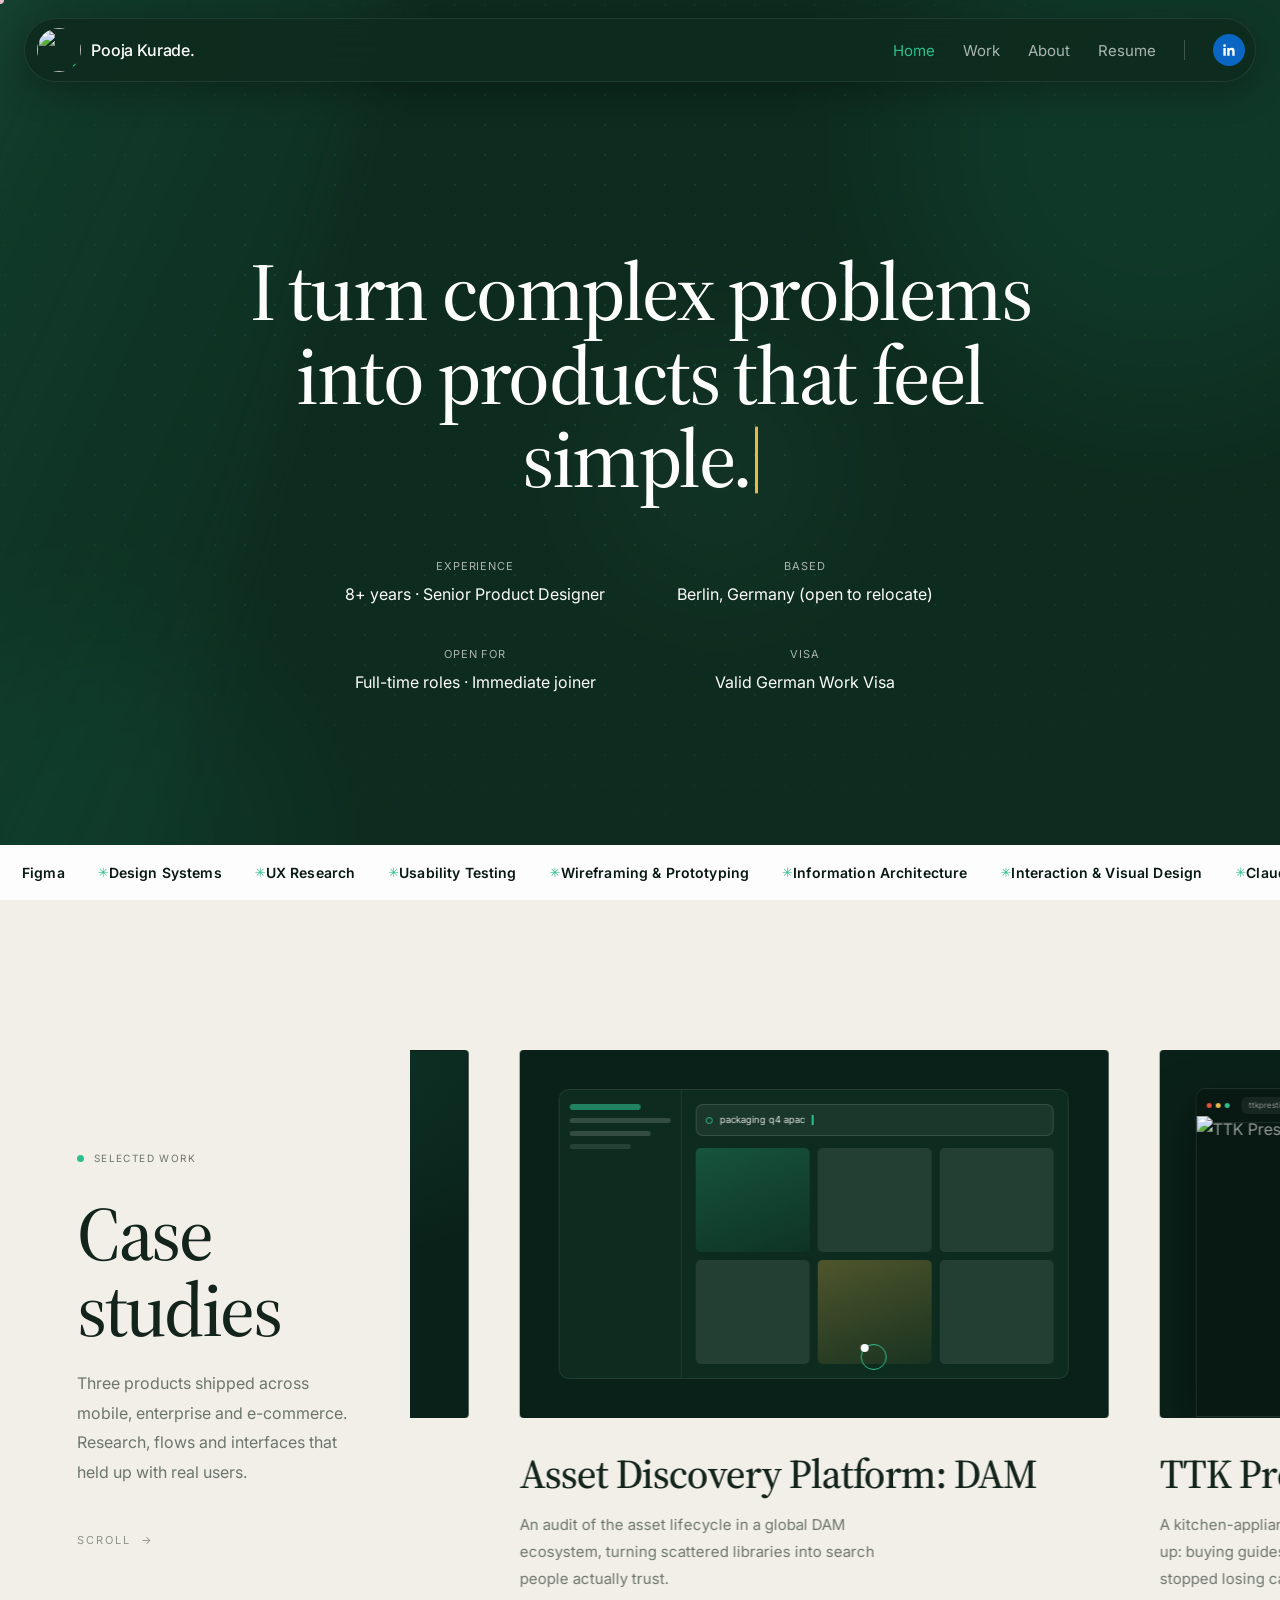
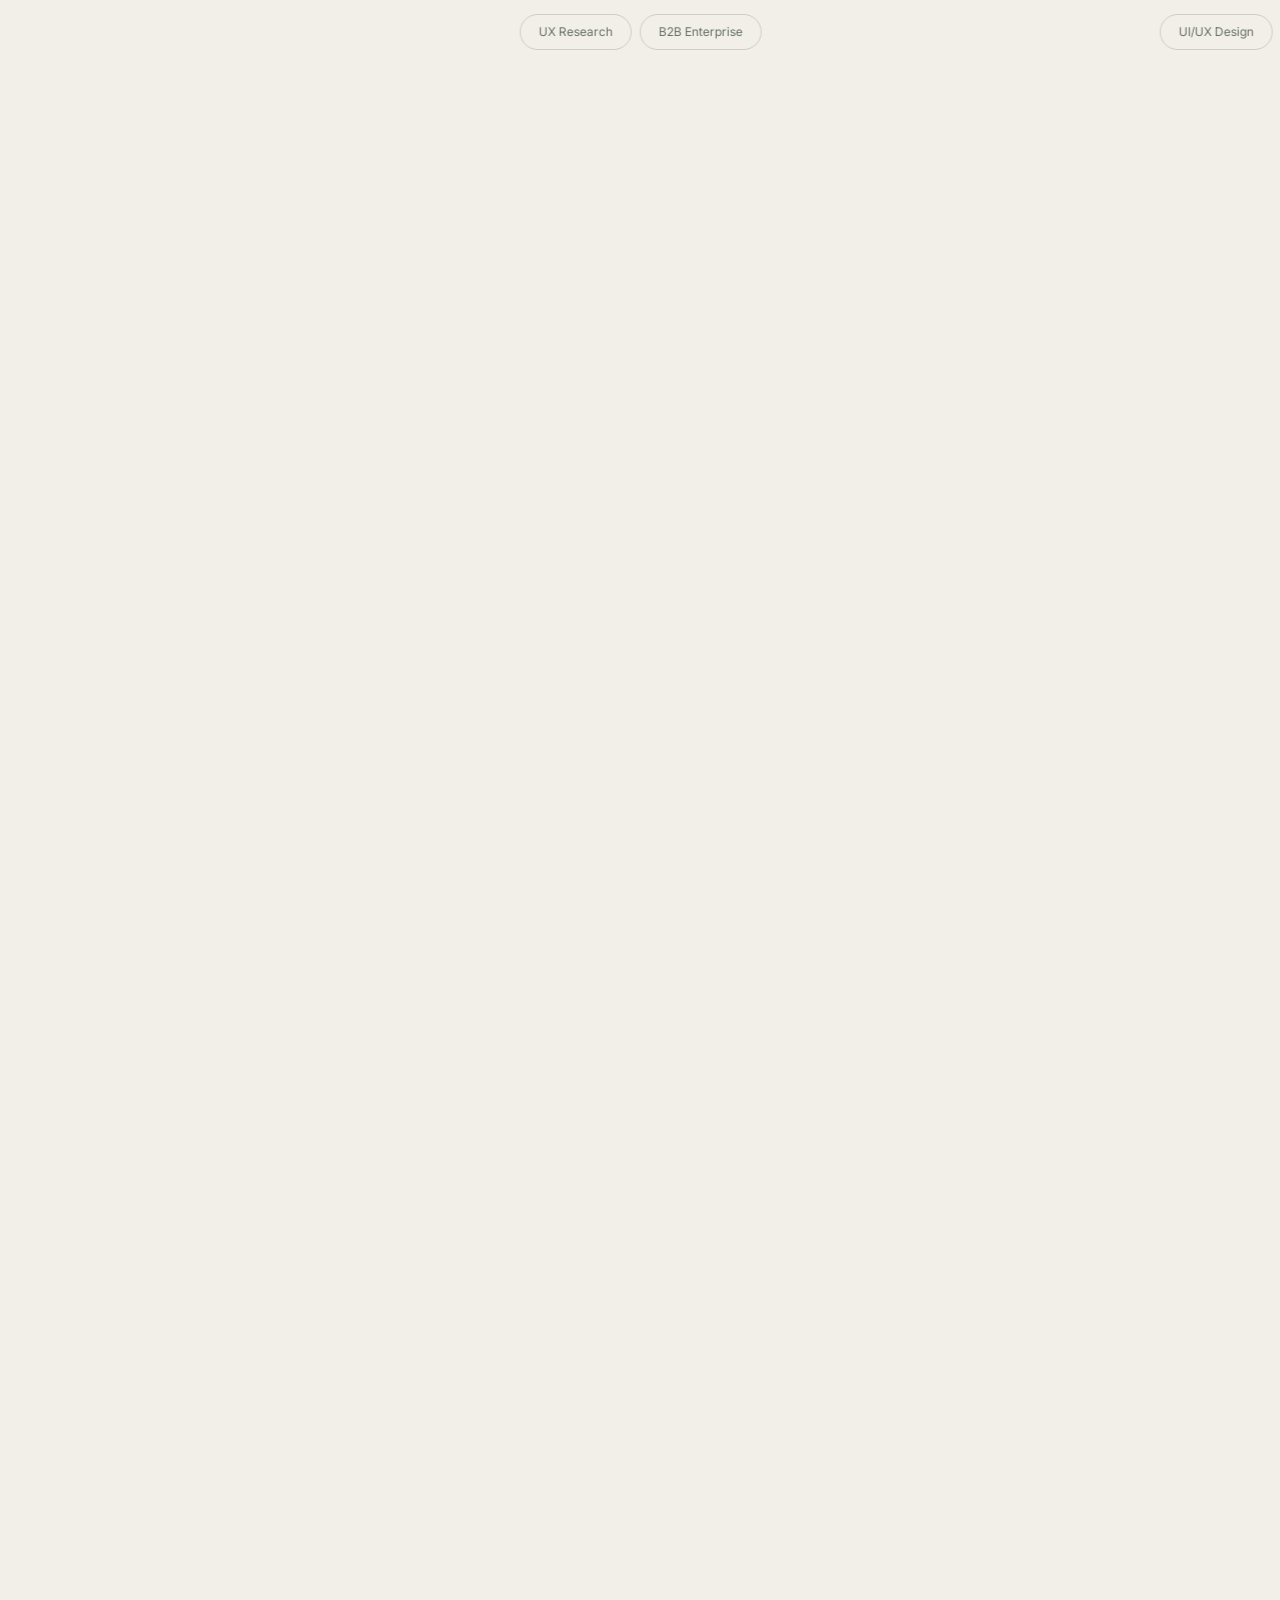
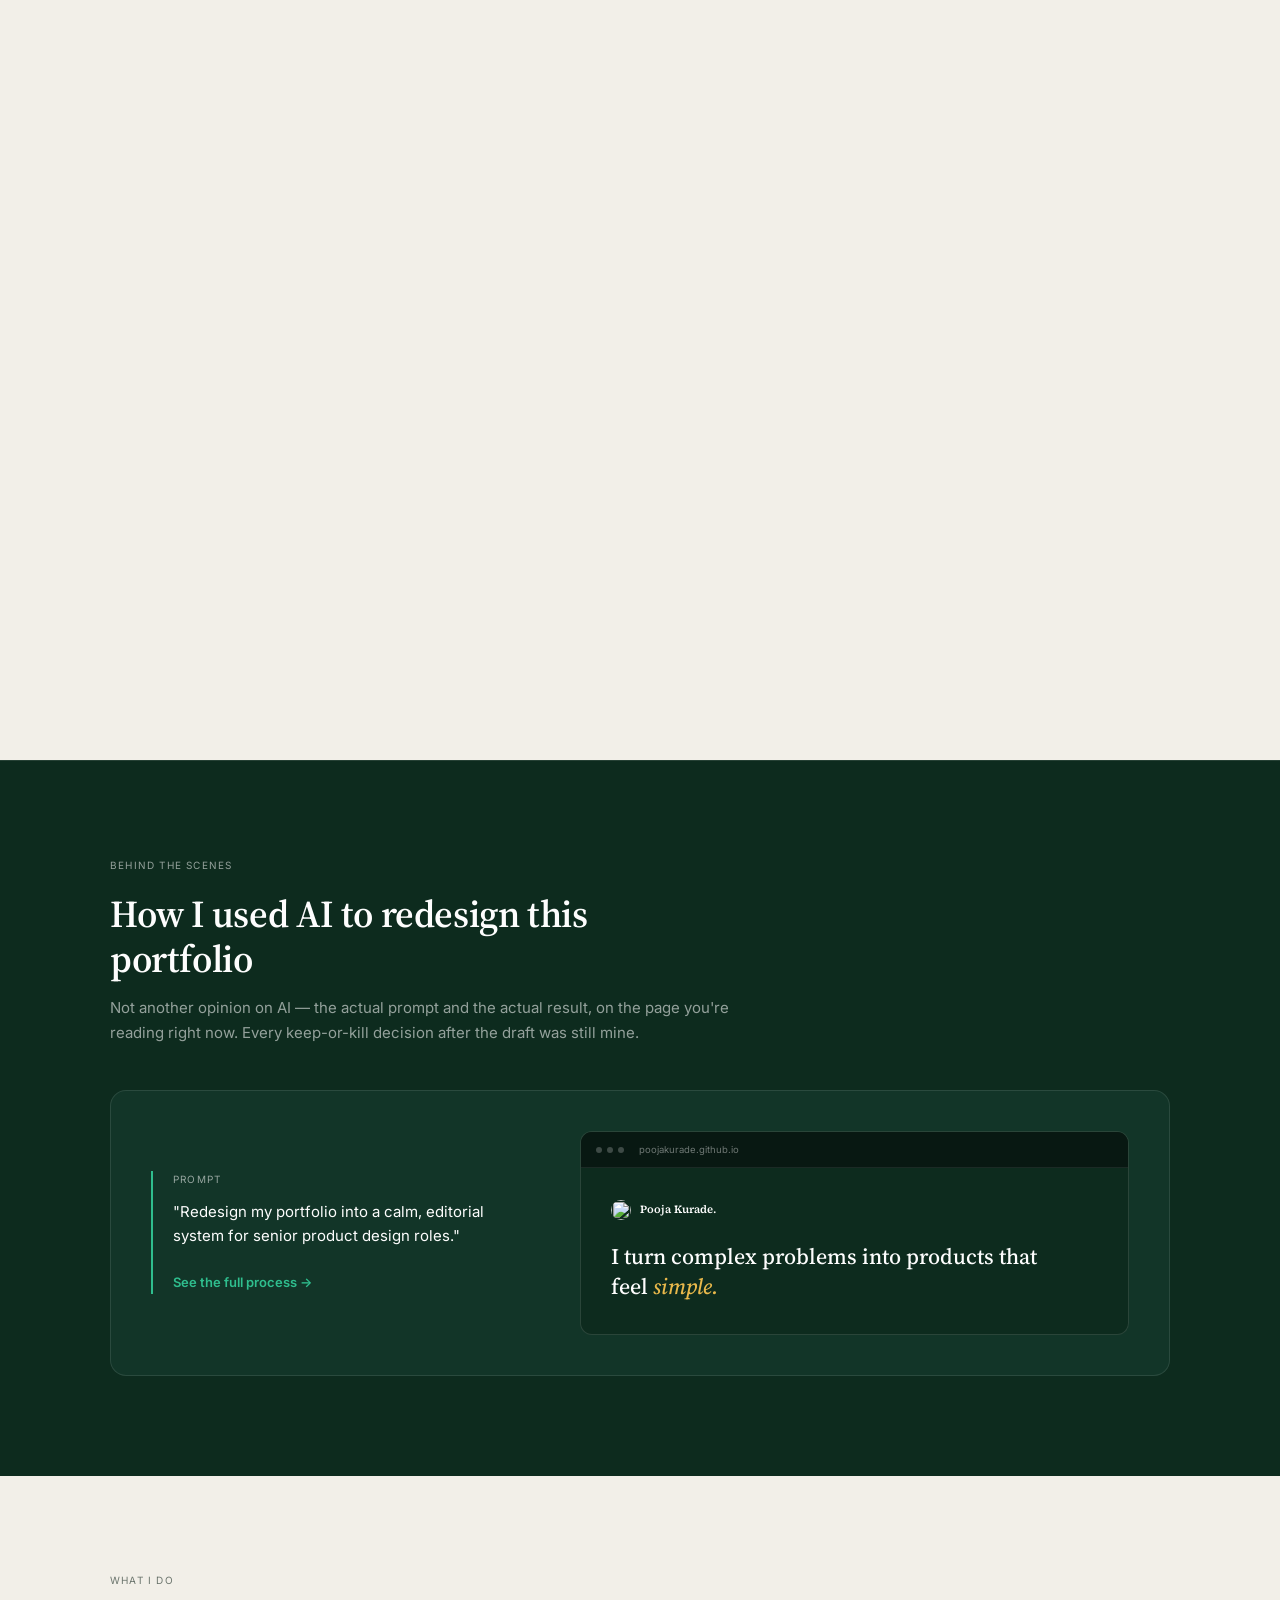
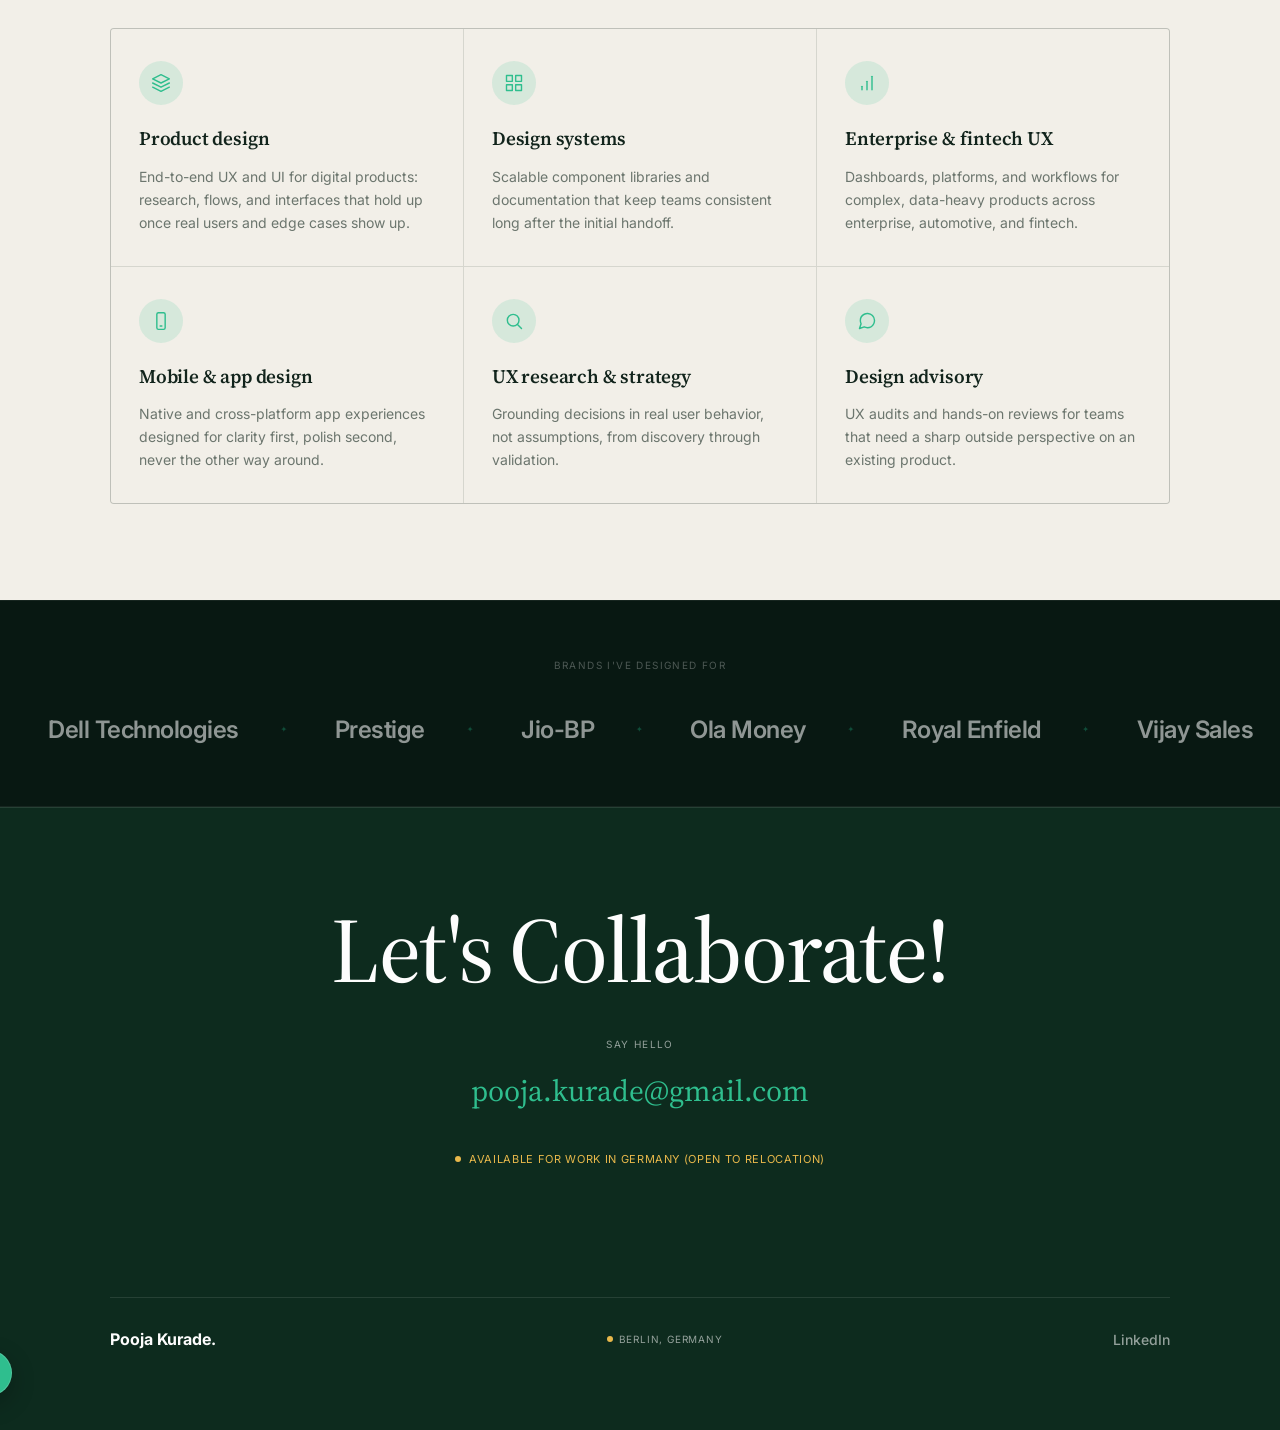
==== index.html @ e55498ff "Rebuild About page and add animated hero background to homepage About page: full rewrite with new po" ====
<!DOCTYPE html>
<html lang="en">
<head>
<meta charset="UTF-8">
<meta name="viewport" content="width=device-width, initial-scale=1.0">
<title>Pooja Kurade | Senior Product Designer, Berlin</title>
<meta name="description" content="Senior Product Designer based in Berlin with 8 years of experience across mobile, enterprise, automotive and fintech. Immediate joiner.">
<link rel="icon" type="image/png" sizes="32x32" href="images/favicon-32.png">
<link rel="icon" type="image/png" sizes="16x16" href="images/favicon-16.png">
<link rel="apple-touch-icon" sizes="180x180" href="images/favicon-180.png">
<link rel="icon" href="images/favicon.ico">
<link rel="preconnect" href="https://fonts.googleapis.com">
<link rel="preconnect" href="https://fonts.gstatic.com" crossorigin>
<link href="https://fonts.googleapis.com/css2?family=Inter:wght@400;500;600;700&family=Source+Serif+4:opsz,wght@8..60,400;8..60,470;8..60,600;8..60,700&display=swap" rel="stylesheet">
<style>

/* ── TOKENS ── */
:root {
  --dark:     #081812;
  --bg:       #0D2B1E;
  --bg-alt:   #0A2119;
  --bg-raise: #123528;
  --mid:      rgba(253,253,253,.56);
  --mid-dim:  rgba(253,253,253,.38);
  --light:    #0A2119;
  --cream:    #0D2B1E;
  --white:    #FDFDFD;
  --teal:     #2FBE8E;
  --teal-l:   rgba(47,190,142,.14);
  --yellow:   #E8B84B;
  --yellow-l: rgba(232,184,75,.14);
  --border:   rgba(255,255,255,.10);
  --paper:    #F2EFE8;
  --paper-alt:#EAE5D9;
  --ink:      #12241C;
  --ink-mid:  rgba(18,36,28,.6);
  --border-l: rgba(18,36,28,.12);
  --ff:  'Inter', system-ui, sans-serif;
  --ff-m: 'Inter', system-ui, sans-serif;
  --ff-display: 'Source Serif 4', Georgia, serif;
  --pad:  clamp(24px, 6vw, 96px);
  --max-w: 1060px;
  --ease: cubic-bezier(0.4,0,0.2,1);
}

/* ── RESET ── */
*,*::before,*::after { box-sizing: border-box; margin: 0; padding: 0 }
html { scroll-behavior: smooth }
body {
  font-family: var(--ff);
  font-size: 16px; line-height: 1.65;
  color: var(--mid); background: var(--bg);
  cursor: none; overflow-x: hidden;
}
a { color: inherit; text-decoration: none }
img { display: block; max-width: 100% }

/* ── CURSOR ── */
#cur {
  width: 8px; height: 8px; background: #fff;
  mix-blend-mode: difference;
  border-radius: 50%; position: fixed; top: 0; left: 0;
  pointer-events: none; z-index: 9999;
  transform: translate(-50%,-50%);
  display: flex; align-items: center; justify-content: center;
  transition: width .3s var(--ease), height .3s var(--ease), background .3s var(--ease), border-color .3s var(--ease);
  will-change: left, top;
}
#cur.big { width: 32px; height: 32px; background: transparent; border: 1.5px solid var(--teal); mix-blend-mode: normal }
#cur.view {
  width: 88px; height: 88px; background: var(--teal); border: none;
  mix-blend-mode: normal;
}
#cur-label {
  opacity: 0; font-family: var(--ff-m); font-size: 11px; font-weight: 600;
  letter-spacing: .04em; color: #06140f; white-space: nowrap;
  transition: opacity .2s var(--ease) .05s;
}
#cur.view #cur-label { opacity: 1 }
@media(hover:none) { #cur { display: none } body { cursor: auto } }

/* ── NAV ── */
#nav {
  position: fixed; top: 18px; left: 50%; transform: translateX(-50%); z-index: 200;
  width: calc(100% - 48px); max-width: 1240px;
  height: 64px; display: flex; align-items: center; justify-content: space-between;
  padding: 0 10px 0 12px;
  background: rgba(13,43,30,.85);
  backdrop-filter: blur(16px); -webkit-backdrop-filter: blur(16px);
  border: 1px solid rgba(255,255,255,.08);
  border-radius: 999px;
  box-shadow: 0 10px 34px rgba(0,0,0,.28);
}
.nav-logo { font-family: var(--ff); font-size: 16px; font-weight: 500; color: #fff; letter-spacing: -.01em; display: flex; align-items: center; gap: 10px }
.nav-role { display: none }
.nav-right-cluster { display: flex; align-items: center; gap: 28px }
.nav-links { display: flex; list-style: none; gap: 28px; align-items: center }
.nav-links a { font-size: 15px; font-weight: 400; color: rgba(255,255,255,.65); transition: color .2s }
.nav-links a:hover, .nav-links a.cur-page { color: var(--teal) }
.nav-right { display: flex; align-items: center; gap: 14px }
.nav-divider { width: 1px; height: 20px; background: rgba(255,255,255,.2); flex-shrink: 0 }
.nav-cv {
  display: inline-flex; align-items: center; gap: 6px;
  font-family: var(--ff-display); font-size: 13px; font-weight: 600;
  color: #fff; background: #0F6E56;
  padding: 8px 18px; border-radius: 999px;
  transition: background .2s, transform .15s;
  white-space: nowrap;
}
.nav-cv:hover { background: #0F6E56; transform: translateY(-1px) }
.nav-dot {
  width: 6px; height: 6px; border-radius: 50%; background: var(--yellow);
  display: inline-block; animation: pulse 2.5s ease infinite; flex-shrink: 0;
}
@keyframes pulse { 0%,100%{opacity:1} 50%{opacity:.3} }
.nav-avatar {
  position: relative;
  width: 44px; height: 44px; border-radius: 50%; overflow: hidden;
  flex-shrink: 0;
}
.nav-avatar img { width: 100%; height: 100%; object-fit: cover; object-position: center 18% }
.nav-avatar::after {
  content: ''; position: absolute; right: 0; bottom: 0;
  width: 10px; height: 10px; border-radius: 50%;
  background: #3DDC7A; border: 2px solid #0D2B1E;
  animation: pulse 2.5s ease infinite;
}
.nav-icons { display: flex; align-items: center; gap: 8px }
.nav-icon-btn {
  width: 32px; height: 32px; border-radius: 50%;
  display: flex; align-items: center; justify-content: center;
  color: #fff; transition: transform .2s var(--ease), filter .2s;
}
.nav-icon-btn:hover { transform: translateY(-2px); filter: brightness(1.1) }
.nav-icon-btn.linkedin { background: #0A66C2 }
.nav-icon-btn.email { background: #E8503A }
.nav-icon-btn svg { width: 16px; height: 16px }
.hamburger {
  display: none; flex-direction: column; gap: 5px;
  background: none; border: none; cursor: none; padding: 4px;
}
.hamburger span { display: block; width: 20px; height: 1.5px; background: rgba(255,255,255,.7); border-radius: 2px }
#mob {
  display: none; position: fixed; inset: 0; z-index: 190;
  background: var(--cream); flex-direction: column;
  align-items: center; justify-content: center; gap: 24px;
}
#mob.open { display: flex }
#mob a { font-size: 40px; font-weight: 700; color: var(--white); transition: color .2s }
#mob a:hover { color: var(--teal) }
.mob-x { position: absolute; top: 18px; right: var(--pad); font-size: 22px; background: none; border: none; cursor: none; color: var(--white) }

/* ── HERO ── */
.hero {
  padding: 140px 0 96px;
  position: relative; overflow: hidden;
  min-height: 100vh;
  display: flex; flex-direction: column; justify-content: center;
  background: #0D2B1E;
}
.hero-marquee {
  position: absolute; left: 0; right: 0; bottom: 0; z-index: 2;
  background: #fdfdfd;
  overflow: hidden;
  padding: 16px 0;
}
.hero-inner {
  width: calc(100% - 48px); max-width: 1240px; margin: 0 auto;
  padding: 0 12px;
  position: relative; z-index: 1;
  display: flex; flex-direction: column;
  will-change: transform, opacity;
}

.hero-loc {
  display: inline-flex; align-items: center; gap: 8px;
  font-family: var(--ff-m); font-size: 10px; letter-spacing: .12em;
  text-transform: uppercase; color: rgba(255,255,255,.55);
  background: rgba(255,255,255,.08); border: 1px solid rgba(255,255,255,.14);
  padding: 6px 14px; border-radius: 999px; margin-bottom: 20px;
  opacity: 0; animation: up .45s var(--ease) .1s forwards;
}
.hero-headline {
  font-size: clamp(50px, 8.5vw, 112px);
  font-weight: 700; line-height: .96;
  letter-spacing: -3px; color: #ffffff;
  margin-bottom: 0;
  opacity: 0; animation: up .7s var(--ease) .2s forwards;
}
.hero-headline .it { font-style: italic; color: var(--teal) }
.hero-headline-plain {
  font-family: var(--ff-display);
  font-size: clamp(30px, 6.4vw, 86px);
  font-weight: 500; line-height: 1.02;
  letter-spacing: -.03em; color: #fdfdfd;
  max-width: 22ch;
  text-wrap: balance;
}
@media (min-width: 768px) {
  .hero-headline-plain { max-width: 100% }
}
.hero-lead { display: inline; font-weight: 300 }
.hero-desc {
  display: inline;
  font-family: var(--ff-display);
  font-weight: 400; color: #fdfdfd;
}
.hero-hl {
  font-style: italic; font-weight: 300;
  white-space: nowrap;
  color: var(--yellow);
  text-decoration: underline;
  text-decoration-color: var(--yellow);
  text-underline-offset: .18em;
  text-decoration-thickness: 1.5px;
  padding-right: .12em; margin-right: -.12em;
}
.hero-chip {
  display: inline-flex; align-items: center;
  background: var(--yellow); color: var(--dark);
  padding: 4px 20px 8px; border-radius: 12px;
  font-style: normal; transform: rotate(-1.8deg);
  vertical-align: middle; line-height: 1; font-weight: 600;
}
.hero-foot {
  margin-top: 48px;
  display: flex; align-items: flex-end; justify-content: space-between;
  flex-wrap: wrap; gap: 24px;
  opacity: 0; animation: up .55s var(--ease) .45s forwards;
}
.hero-sub {
  font-size: clamp(15px, 1.5vw, 18px); color: rgba(255,255,255,.55);
  max-width: 400px; line-height: 1.8; font-weight: 400;
}
.hero-tags { display: flex; gap: 8px; flex-wrap: wrap; align-items: center }
.htag {
  font-family: var(--ff-m); font-size: 10px; letter-spacing: .06em;
  padding: 5px 12px; border-radius: 999px;
  border: 1px solid rgba(255,255,255,.15); color: rgba(255,255,255,.6);
  background: rgba(255,255,255,.07);
}
.htag.hi {
  background: rgba(29,158,117,.2); border-color: rgba(29,158,117,.5);
  color: #6EDBB8;
}

/* ── HERO v2 (Prague-reference clone) ── */
.hero-top {
  display: flex; align-items: center; justify-content: space-between;
  gap: 16px; flex-wrap: wrap;
  font-family: var(--ff-m); font-size: 12px; letter-spacing: .04em;
  color: rgba(255,255,255,.55);
  opacity: 0; animation: up .45s var(--ease) .1s forwards;
}
.hero-top a {
  color: rgba(255,255,255,.75); transition: color .2s;
  border-bottom: 1px solid rgba(255,255,255,.25); padding-bottom: 2px;
}
.hero-top a:hover { color: var(--teal); border-color: var(--teal) }

.hero-grid {
  display: flex; flex-direction: column; align-items: center;
  text-align: center;
}
.hero-grid-text { min-width: 0; max-width: 900px; display: flex; flex-direction: column; align-items: center }

#heroPrefix {
  display: inline-block;
  opacity: 0; transform: translateY(14px);
  animation: up .7s var(--ease) .1s forwards;
}

.hero-typed-wrap {
  display: inline-flex; align-items: baseline;
  opacity: 0; animation: up .5s var(--ease) forwards;
}
.hero-typed { color: var(--yellow); font-style: italic }
.hero-cursor {
  display: inline-block; width: 3px; height: .82em; margin-left: 4px;
  background: var(--yellow); border-radius: 1px;
  animation: heroCaret .85s steps(1) infinite;
  transform: translateY(.08em);
}
@keyframes heroCaret { 50% { opacity: 0 } }

.hero-meta {
  display: grid; grid-template-columns: repeat(2, minmax(180px, 270px));
  gap: 40px 60px; margin-top: 56px;
  justify-content: center;
}
@media (max-width: 560px) {
  .hero-meta { grid-template-columns: 1fr 1fr; gap: 24px 32px }
}
.hero-meta-item {
  font-family: var(--ff); text-align: center;
  opacity: 0; transform: translateY(18px);
  animation: up .6s var(--ease) forwards;
}
.hero-meta-item dt {
  font-size: 11px; letter-spacing: .08em; text-transform: uppercase;
  color: rgba(255,255,255,.65); margin-bottom: 8px; font-weight: 400;
}
.hero-meta-item dd {
  font-size: 16px; font-weight: 400; color: #fdfdfd; line-height: 1.4;
  transition: color .2s var(--ease);
}

/* Toolkit & methods marquee track/items (container is .hero-marquee) */
.toolkit-track {
  display: flex; align-items: center;
  width: max-content;
  animation: toolkitScroll 30s linear infinite;
}
.toolkit-track:hover { animation-play-state: paused }
@keyframes toolkitScroll {
  from { transform: translateX(0) }
  to   { transform: translateX(-50%) }
}
.toolkit-item {
  display: inline-flex; align-items: center;
  padding: 0 22px;
  font-family: var(--ff-m); font-weight: 600;
  font-size: 14px; letter-spacing: .01em;
  color: var(--dark); white-space: nowrap;
  position: relative;
}
.toolkit-item::after {
  content: '✳'; position: absolute; right: -22px;
  color: var(--teal); font-size: 13px; font-weight: 400;
}

/* Rotating badge */
.badge-wrap {
  position: absolute; top: 0; right: 0;
  width: 160px; height: 160px;
  opacity: 0; animation: up .5s var(--ease) .65s forwards;
}
.badge-svg { animation: spin 16s linear infinite }
.badge-center { position: absolute; inset: 0; display: flex; align-items: center; justify-content: center }
.badge-star { font-size: 24px; color: var(--yellow); animation: spin 16s linear infinite reverse }
@keyframes spin { to { transform: rotate(360deg) } }
@keyframes up { from{opacity:0;transform:translateY(16px)} to{opacity:1;transform:translateY(0)} }

/* Ambient background */
.floats { position:absolute; inset:0; pointer-events:none; overflow:hidden; z-index:0 }
/* layer 1: blueprint dot matrix, fading out at the edges, drifting slowly */
.floats::before {
  content:''; position:absolute; inset:-40px;
  background-image:radial-gradient(rgba(47,190,142,.34) 1px, transparent 1px);
  background-size:30px 30px;
  -webkit-mask-image:radial-gradient(78% 62% at 50% 42%, #000 0%, rgba(0,0,0,.55) 52%, transparent 82%);
  mask-image:radial-gradient(78% 62% at 50% 42%, #000 0%, rgba(0,0,0,.55) 52%, transparent 82%);
  opacity:.5; animation:flDrift 40s linear infinite;
}
/* layer 2: a slow diagonal sheen crossing the grid */
.floats::after {
  content:''; position:absolute; top:-60%; left:-60%; width:80%; height:220%;
  background:linear-gradient(100deg, transparent, rgba(47,190,142,.10) 42%, rgba(110,219,184,.16) 50%, rgba(47,190,142,.10) 58%, transparent);
  filter:blur(30px); transform:rotate(14deg);
  animation:flSheen 15s cubic-bezier(.45,0,.55,1) infinite;
}
@keyframes flDrift { to { background-position:30px 30px } }
@keyframes flSheen { 0%{ left:-60%; opacity:0 } 12%{ opacity:1 } 78%{ opacity:1 } 100%{ left:130%; opacity:0 } }

.fl { position:absolute; border-radius:50%; filter:blur(80px) }
.fl1 { width:520px; height:520px; background:var(--teal); top:-120px; right:-140px; opacity:.09; animation:flA 26s ease-in-out infinite }
.fl2 { display:block; width:420px; height:420px; background:#1E8C6B; bottom:-160px; left:-120px; opacity:.11; animation:flB 32s ease-in-out infinite }
.fl3 { display:block; width:260px; height:260px; background:#6EDBB8; top:38%; left:46%; opacity:.05; animation:flC 22s ease-in-out infinite }
@keyframes flA { 0%,100%{ transform:translate(0,0) scale(1) } 50%{ transform:translate(-60px,50px) scale(1.12) } }
@keyframes flB { 0%,100%{ transform:translate(0,0) scale(1) } 50%{ transform:translate(70px,-46px) scale(1.08) } }
@keyframes flC { 0%,100%{ transform:translate(0,0) } 50%{ transform:translate(40px,-60px) } }

@media (prefers-reduced-motion:reduce){
  .floats::before, .floats::after, .fl { animation:none !important }
  .floats::after { display:none }
}
@media (max-width:600px){ .floats::after { display:none } .fl3 { display:none } }

/* MARQUEE: true full width */
.marquee-belt {
  width: 100%;
  overflow: hidden;
  border-top: 1px solid var(--border);
  border-bottom: 1px solid var(--border);
  padding: 14px 0;
  background: var(--light);
}
.marquee-track {
  display: flex; width: max-content;
  animation: mq 28s linear infinite;
}
.marquee-track:hover { animation-play-state: paused }
.marquee-track span {
  font-family: var(--ff-m); font-size: 11px; letter-spacing: .1em;
  text-transform: uppercase; color: var(--mid);
  white-space: nowrap; padding: 0 28px;
}
.marquee-track .dot { color: var(--teal); padding: 0 8px; letter-spacing: 0 }
@keyframes mq { from{transform:translateX(0)} to{transform:translateX(-50%)} }

/* ── WORK LIST ── */
#work { background: var(--paper); padding: 88px var(--pad) 96px }
.container { max-width: var(--max-w); margin: 0 auto }

.work-label {
  font-family: var(--ff-m); font-size: 10px; letter-spacing: .12em;
  text-transform: uppercase; color: var(--ink-mid); padding: 0 0 8px;
}

.proj-list { list-style: none; padding-top: 8px }
.proj-item {
  border-top: 1px solid var(--border-l);
  position: relative; overflow: hidden;
}
.proj-item:last-child { border-bottom: 1px solid var(--border-l) }
.proj-item::before {
  content: ''; position: absolute; inset: 0; left: -100%;
  background: rgba(15,110,86,.06);
  transition: left .45s var(--ease);
  z-index: 0;
}
.proj-item:hover::before { left: 0 }

.proj-link {
  position: relative; z-index: 1;
  display: flex; align-items: baseline; justify-content: space-between; gap: 24px;
  padding: 30px 4px;
  cursor: none; transition: padding .3s var(--ease);
}
.proj-item:hover .proj-link { padding-left: 14px }

.proj-title-row { display: flex; align-items: baseline; gap: 18px; min-width: 0 }
.proj-index {
  font-family: var(--ff-m); font-size: 12px; color: var(--teal);
  flex-shrink: 0;
  opacity: 0; transform: translateX(-6px);
  transition: opacity .3s var(--ease), transform .3s var(--ease);
}
.proj-item:hover .proj-index { opacity: 1; transform: translateX(0) }

.proj-title {
  font-family: var(--ff-display);
  font-size: clamp(26px, 4vw, 46px); font-weight: 600;
  color: var(--ink); letter-spacing: -.02em; line-height: 1.1;
  transition: color .3s var(--ease);
}
.proj-item:hover .proj-title { color: #0F6E56 }

.proj-meta {
  display: flex; align-items: center; gap: 10px; flex-shrink: 0;
  font-family: var(--ff-m); font-size: 11px; letter-spacing: .04em; color: var(--ink-mid);
  opacity: 0; transform: translateX(-8px);
  transition: opacity .3s var(--ease), transform .3s var(--ease);
}
.proj-item:hover .proj-meta { opacity: 1; transform: translateX(0) }
.proj-meta-sep { opacity: .35 }
.proj-year { opacity: .6 }

.proj-arrow {
  font-size: 20px; color: #0F6E56; flex-shrink: 0;
  transform: translateX(-6px); opacity: 0;
  transition: transform .3s var(--ease), opacity .25s;
}
.proj-item:hover .proj-arrow { transform: translateX(0); opacity: 1 }

@media (max-width: 640px) {
  .proj-link { flex-wrap: wrap; gap: 8px 16px }
  .proj-meta { opacity: 1; transform: none; order: 3; width: 100% }
}

/* ── WHAT I DO ── */
#services {
  background: var(--paper);
  padding: 96px var(--pad);
}
.services-inner { max-width: var(--max-w); margin: 0 auto }
.services-label {
  font-family: var(--ff-m); font-size: 10px; letter-spacing: .12em;
  text-transform: uppercase; color: var(--ink-mid); margin-bottom: 40px;
}
.services-grid {
  display: grid; grid-template-columns: repeat(3, 1fr);
  gap: 1px; background: var(--border-l);
  border: 1px solid var(--border-l); border-radius: 4px; overflow: hidden;
}
@media (max-width: 860px) { .services-grid { grid-template-columns: repeat(2, 1fr) } }
@media (max-width: 560px) { .services-grid { grid-template-columns: 1fr } }
.service-card {
  background: var(--paper); padding: 32px 28px;
}
.service-icon {
  width: 44px; height: 44px; border-radius: 50%;
  background: var(--teal-l); color: var(--teal);
  display: flex; align-items: center; justify-content: center;
  margin-bottom: 18px;
}
.service-icon svg { width: 20px; height: 20px }
.service-title {
  font-family: var(--ff-display);
  font-size: 19px; font-weight: 600; color: var(--ink);
  letter-spacing: -.01em; margin-bottom: 10px;
}
.service-desc {
  font-size: 14px; line-height: 1.65; color: var(--ink-mid);
}

/* ── AI-ASSISTED DESIGN PROCESS ── */
#ai-showcase {
  background: var(--bg);
  padding: 96px var(--pad) 100px;
  border-top: 1px solid var(--border);
}
.ai-showcase-inner { max-width: var(--max-w); margin: 0 auto }
.ai-showcase-label {
  font-family: var(--ff-m); font-size: 10px; letter-spacing: .12em;
  text-transform: uppercase; color: var(--mid); margin-bottom: 18px;
}
.ai-showcase-head { max-width: 620px; margin-bottom: 44px }
.ai-showcase-head h2 {
  font-family: var(--ff-display); font-weight: 600;
  font-size: clamp(26px, 3.4vw, 38px); color: var(--white);
  letter-spacing: -.01em; line-height: 1.2; margin-bottom: 12px;
}
.ai-showcase-head p { font-size: 15px; line-height: 1.7; color: var(--mid) }

/* ── PROFILE ── */
#profile {
  background: var(--bg-alt);
  border-top: 1px solid var(--border);
  border-bottom: 1px solid var(--border);
  overflow: hidden;
}
.profile-grid {
  max-width: calc(var(--max-w) + var(--pad)*2);
  margin: 0 auto;
  display: grid; grid-template-columns: 400px 1fr;
  min-height: 580px;
}

/* Photo column: full bleed */
.profile-photo-col {
  position: relative; overflow: hidden;
  background: var(--teal);
}
.profile-photo-col > img {
  width: 100%; height: 100%;
  object-fit: cover; object-position: center 12%;
  display: block;
}


/* Content column */
.profile-content {
  padding: clamp(40px, 5vw, 72px) clamp(32px, 5vw, 72px);
  display: flex; flex-direction: column; justify-content: center;
  background: var(--bg-alt);
}
.profile-tag {
  font-family: var(--ff-m); font-size: 10px; letter-spacing: .12em;
  text-transform: uppercase; color: var(--teal); margin-bottom: 18px; display: block;
}
.profile-name {
  font-family: var(--ff-display);
  font-size: clamp(36px, 4.5vw, 56px); font-weight: 700;
  color: var(--white); letter-spacing: -.02em; line-height: 1.02;
  margin-bottom: 6px;
}
.profile-role {
  font-size: 15px; color: var(--teal); font-weight: 500;
  margin-bottom: 28px; display: flex; align-items: center; gap: 10px;
}
.profile-role::after {
  content: ''; flex: 1; max-width: 60px;
  height: 1px; background: var(--teal); opacity: .35;
}
.profile-bio {
  font-size: 16px; color: var(--mid); line-height: 1.8;
  margin-bottom: 12px; max-width: 440px;
}
.profile-stats {
  display: flex; gap: 32px; margin: 28px 0 28px;
  flex-wrap: wrap;
}
.stat-n { font-family: var(--ff-display); font-size: 40px; font-weight: 700; color: var(--teal); line-height: 1; letter-spacing: -.02em }
.stat-n em { color: var(--teal); font-style: normal }
.stat-l { font-size: 12px; color: var(--mid); margin-top: 3px }
.profile-skills { display: flex; flex-wrap: wrap; gap: 7px; margin-bottom: 28px }
.sk {
  font-family: var(--ff-m); font-size: 10px; letter-spacing: .04em;
  padding: 5px 14px; border-radius: 999px;
  background: var(--bg-raise); border: 1px solid var(--border); color: var(--mid);
}
.profile-cta {
  display: inline-flex; align-items: center; gap: 8px;
  font-family: var(--ff-display);
  font-size: 14px; font-weight: 600; color: var(--dark);
  background: var(--teal); padding: 12px 28px; border-radius: 999px;
  transition: background .2s, transform .2s; cursor: none; width: fit-content;
}
.profile-cta:hover { background: var(--teal); transform: translateY(-2px) }


/* ── BRANDS MARQUEE ── */
#brands {
  padding: 56px 0;
  background: var(--dark);
  overflow: hidden;
  border-top: 1px solid rgba(255,255,255,.06);
  border-bottom: 1px solid rgba(255,255,255,.06);
}
.brands-label {
  text-align: center;
  font-family: var(--ff-m); font-size: 10px; letter-spacing: .14em;
  text-transform: uppercase; color: rgba(255,255,255,.28);
  margin-bottom: 36px;
}
.brands-track-wrap { overflow: hidden; width: 100% }
.brands-track {
  display: flex; align-items: center;
  width: max-content;
  animation: brandScroll 30s linear infinite;
  gap: 0;
}
.brands-track:hover { animation-play-state: paused }
@keyframes brandScroll {
  from { transform: translateX(0) }
  to   { transform: translateX(-50%) }
}
.brand-item {
  display: inline-flex; align-items: center;
  padding: 0 48px;
  font-family: var(--ff); font-weight: 600;
  font-size: clamp(18px, 2vw, 24px);
  color: rgba(255,255,255,.55);
  letter-spacing: -.02em; white-space: nowrap;
  transition: color .3s;
  position: relative;
}
.brand-item::after {
  content: '✦';
  position: absolute; right: 0;
  font-size: 8px; color: rgba(29,158,117,.4);
  top: 50%; transform: translateY(-50%);
}

/* ── CLOSING CTA ── */
#cta { padding: 96px var(--pad); border-top: 1px solid var(--border); text-align: center }
.cta-headline {
  font-family: var(--ff-display); font-weight: 500;
  font-size: clamp(44px, 8vw, 92px); letter-spacing: -.02em; color: #fdfdfd; line-height: 1;
  margin-bottom: 40px;
}
.cta-say {
  font-family: var(--ff-m); font-size: 10px; letter-spacing: .14em;
  text-transform: uppercase; color: var(--mid); margin-bottom: 14px;
}
.cta-email {
  display: inline-block; font-family: var(--ff-display); font-size: clamp(20px, 3vw, 30px);
  color: var(--teal); border-bottom: 1px solid transparent; transition: opacity .2s, border-color .2s;
}
.cta-email-wrap { margin-bottom: 26px }
.cta-email:hover { opacity: .82; border-color: var(--teal) }
.cta-status {
  font-family: var(--ff-m); font-size: 11px; letter-spacing: .06em; text-transform: uppercase;
  color: var(--yellow); display: inline-flex; align-items: center; gap: 8px;
}

/* ── FOOTER ── */
footer { padding: 32px var(--pad) }
.ft {
  max-width: var(--max-w); margin: 0 auto;
  display: flex; align-items: center; justify-content: space-between;
  flex-wrap: wrap; gap: 14px;
  border-top: 1px solid var(--border); padding-top: 28px;
}
.ft-logo { font-family: var(--ff); font-size: 16px; font-weight: 700; color: var(--white) }
.ft-loc {
  font-family: var(--ff-m); font-size: 10px; letter-spacing: .08em;
  text-transform: uppercase; color: var(--mid);
  display: flex; align-items: center; gap: 6px;
}
.ft-links { display: flex; gap: 24px }
.ft-links a { font-size: 14px; font-weight: 500; color: var(--mid); transition: color .2s }
.ft-links a:hover { color: var(--teal) }

/* ── REVEAL ── */
.rv { opacity: 0; transform: translateY(18px); transition: opacity .5s var(--ease), transform .5s var(--ease) }
.rv.in { opacity: 1; transform: translateY(0) }
.d1{transition-delay:.05s}.d2{transition-delay:.1s}.d3{transition-delay:.15s}
.d4{transition-delay:.2s}.d5{transition-delay:.25s}

/* ── RESPONSIVE ── */
@media(max-width: 900px) {
  .profile-grid { grid-template-columns: 1fr }
  .profile-photo-col { min-height: 420px }
  .profile-stats { gap: 24px }
}
@media(max-width: 820px) {
  .nav-links { display: none }
  .nav-cv { display: none }
  .nav-divider { display: none }
  .hamburger { display: flex }
  .badge-wrap { display: none }
  .hero { padding-bottom: 48px }
}
@media(max-width: 480px) {
  #nav { top: 10px; width: calc(100% - 24px); padding: 0 6px 0 10px }
  .nav-avatar { width: 38px; height: 38px }
  .hero-headline { letter-spacing: -1.5px }
  .hero-foot { flex-direction: column; align-items: flex-start }
  .stat-n { font-size: 36px }
}


/* ── SELECTED WORK: pinned horizontal rail ── */
#work { padding:0 !important; background:var(--paper) !important; position:relative; height:340vh }
.wr-pin { position:sticky; top:0; height:100vh; overflow:hidden; display:grid; grid-template-columns:minmax(260px,28%) minmax(0,1fr); gap:clamp(28px,4vw,56px); align-items:center }
.wr-intro { padding-left:clamp(24px,6vw,96px) }
.wr-eyebrow { display:flex; align-items:center; gap:10px; font-family:var(--ff-m); font-size:10px; letter-spacing:.14em; text-transform:uppercase; color:var(--ink-mid); margin-bottom:28px }
.wr-eyebrow i { width:7px; height:7px; border-radius:50%; background:var(--teal) }
.wr-h { font-family:var(--ff-display); font-size:clamp(40px,6vw,76px); font-weight:500; letter-spacing:-.03em; line-height:1; color:var(--ink); margin-bottom:22px }
.wr-p { font-size:16px; line-height:1.85; color:var(--ink-mid); margin-bottom:44px; max-width:34ch; text-wrap:pretty }
.wr-scroll { display:flex; align-items:center; gap:10px; font-family:var(--ff-m); font-size:11px; letter-spacing:.18em; text-transform:uppercase; color:rgba(18,36,28,.45) }
.wr-scroll span { display:inline-block; animation:wrNudge 1.8s ease-in-out infinite }
@keyframes wrNudge { 0%,100%{transform:translateX(0)} 50%{transform:translateX(6px)} }
.wr-rail { overflow:hidden }
.wr-track { display:flex; gap:clamp(28px,4vw,64px); width:max-content; padding:0 clamp(24px,6vw,96px) 0 4px; will-change:transform }
.wr-card { display:block; width:clamp(320px,46vw,660px); flex-shrink:0; color:inherit; cursor:none }
@media (max-height:760px){
  .wr-card { width:clamp(300px,38vw,520px) }
  .wr-title { font-size:clamp(22px,2.4vw,30px); margin:22px 0 10px }
  .wr-desc { font-size:14px; line-height:1.65; margin-bottom:16px }
  .wr-tags span { padding:6px 14px }
}
.wr-card .pw-thumb { aspect-ratio:16/10; border-radius:4px; background:var(--bg-alt); border:1px solid var(--border-l) }
.wr-card:hover .pw-thumb { transform:none; box-shadow:0 26px 60px rgba(8,24,18,.22) }
.wr-card .pw-phone { width:20%; border-radius:22px }
.wr-card .pw-app { inset:clamp(20px,3vw,40px) }
.wr-card .pw-web { left:6%; right:6%; top:10% }
.wr-title { font-family:var(--ff-display); font-size:clamp(26px,3.2vw,42px); font-weight:500; letter-spacing:-.025em; color:var(--ink); line-height:1.1; margin:34px 0 14px; transition:color .3s var(--ease) }
.wr-card:hover .wr-title { color:#0F6E56 }
.wr-desc { font-size:15px; line-height:1.8; color:var(--ink-mid); margin-bottom:22px; max-width:44ch }
.wr-tags { display:flex; flex-wrap:wrap; gap:8px }
.wr-tags span { font-family:var(--ff-m); font-size:12px; color:rgba(18,36,28,.62); border:1px solid rgba(18,36,28,.16); border-radius:999px; padding:7px 18px }
@media (max-width:820px){
  #work { height:auto }
  .wr-pin { position:static; height:auto; grid-template-columns:1fr; padding:88px 0 96px }
  .wr-rail { overflow-x:auto; scrollbar-width:none }
  .wr-track { transform:none !important }
}

/* ── SELECTED WORK: animated thumbnail cards (new) ── */
.pw-grid { display:grid; grid-template-columns:repeat(3,minmax(0,1fr)); gap:24px; padding-top:8px }
@media (max-width:900px){ .pw-grid { grid-template-columns:repeat(2,minmax(0,1fr)) } }
@media (max-width:600px){ .pw-grid { grid-template-columns:1fr } }

.pw-thumb {
  position:relative; aspect-ratio:4/3; border-radius:14px; overflow:hidden;
  background:var(--bg); border:1px solid var(--border-l);
  transition:box-shadow .35s var(--ease), transform .35s var(--ease);
}
.pw-card:hover .pw-thumb { box-shadow:0 18px 44px rgba(8,24,18,.24); transform:translateY(-3px) }
.pw-glow { position:absolute; inset:0; background:radial-gradient(120% 90% at 50% 0%, rgba(47,190,142,.16), transparent 70%) }
.pw-phone {
  position:absolute; left:50%; top:52%; transform:translate(-50%,-50%);
  width:32%; aspect-ratio:9/19.5; border-radius:18px; overflow:hidden;
  border:1px solid rgba(255,255,255,.16); box-shadow:0 18px 44px rgba(0,0,0,.5); background:var(--bg-alt);
}
.pw-phone img, .pw-web img { position:absolute; inset:0; width:100%; height:100%; object-fit:cover }
.pw-fade { animation:pwFade 9.2s linear infinite }
.pw-fade--2 { opacity:0; animation:pwFade 9.2s linear infinite; animation-delay:-6.13s }
.pw-fade--3 { opacity:0; animation:pwFade 9.2s linear infinite; animation-delay:-3.07s }
@keyframes pwFade { 0%{opacity:0} 3%{opacity:1} 30%{opacity:1} 34%{opacity:0} 100%{opacity:0} }
.pw-cursor, .pw-ring { position:absolute; left:58%; top:80%; pointer-events:none; border-radius:50% }
.pw-cursor { width:8px; height:8px; background:#FDFDFD; animation:pwTap 9.2s var(--ease) infinite }
.pw-ring { width:26px; height:26px; border:1.5px solid var(--teal); animation:pwTap 9.2s var(--ease) infinite, pwRipple 9.2s linear infinite }
@keyframes pwTap {
  0%{left:58%;top:80%;transform:translate(-50%,-50%) scale(1)}
  7%{left:40%;top:58%} 10%{transform:translate(-50%,-50%) scale(.6)} 14%{transform:translate(-50%,-50%) scale(1)}
  33%{left:72%;top:36%} 37%{transform:translate(-50%,-50%) scale(.6)} 41%{transform:translate(-50%,-50%) scale(1)}
  66%{left:46%;top:86%} 70%{transform:translate(-50%,-50%) scale(.6)} 74%{transform:translate(-50%,-50%) scale(1)}
  100%{left:58%;top:80%;transform:translate(-50%,-50%) scale(1)}
}
@keyframes pwRipple {
  0%,8%{opacity:0;transform:translate(-50%,-50%) scale(.3)} 11%{opacity:.55;transform:translate(-50%,-50%) scale(1)}
  18%,32%{opacity:0;transform:translate(-50%,-50%) scale(2)} 35%{opacity:.55;transform:translate(-50%,-50%) scale(1)}
  42%,66%{opacity:0;transform:translate(-50%,-50%) scale(2)} 69%{opacity:.55;transform:translate(-50%,-50%) scale(1)}
  76%,100%{opacity:0;transform:translate(-50%,-50%) scale(2)}
}
.pw-app { position:absolute; inset:22px; border-radius:10px; background:var(--bg); border:1px solid rgba(255,255,255,.09); overflow:hidden; display:grid; grid-template-columns:24% 1fr }
.pw-app-side { border-right:1px solid rgba(255,255,255,.07); padding:14px 10px; display:grid; gap:8px; align-content:start }
.pw-app-side span { height:5px; border-radius:3px; background:rgba(253,253,253,.16) }
.pw-app-side span:first-child { height:6px; width:70%; background:rgba(47,190,142,.6) }
.pw-app-side span:nth-child(3){ width:80% } .pw-app-side span:nth-child(4){ width:60%; background:rgba(253,253,253,.1) }
.pw-app-main { padding:14px; display:grid; grid-template-rows:auto 1fr; gap:12px; min-height:0 }
.pw-search { display:flex; align-items:center; gap:7px; background:rgba(255,255,255,.06); border:1px solid rgba(255,255,255,.12); border-radius:7px; padding:7px 9px }
.pw-search i { width:7px; height:7px; border-radius:50%; border:1.5px solid var(--teal); flex-shrink:0 }
.pw-search b { font-family:var(--ff-m); font-weight:400; font-size:9.5px; color:rgba(253,253,253,.85); white-space:nowrap; overflow:hidden; animation:pwType 9.2s steps(17,end) infinite }
.pw-search u { width:1.5px; height:10px; background:var(--teal); animation:pwCaret .85s steps(1) infinite }
@keyframes pwType { 0%{width:0} 22%{width:17ch} 78%{width:17ch} 90%,100%{width:0} }
@keyframes pwCaret { 50%{opacity:0} }
.pw-tiles { display:grid; grid-template-columns:repeat(3,1fr); grid-template-rows:repeat(2,1fr); gap:8px; min-height:0 }
.pw-tiles div { border-radius:5px; background:rgba(255,255,255,.09); animation:pwTile 9.2s ease infinite }
.pw-tiles div:nth-child(1){ background:linear-gradient(160deg,rgba(47,190,142,.28),rgba(47,190,142,.06)) }
.pw-tiles div:nth-child(2){ animation-delay:.18s } .pw-tiles div:nth-child(3){ animation-delay:.36s }
.pw-tiles div:nth-child(4){ animation-delay:.54s }
.pw-tiles div:nth-child(5){ background:linear-gradient(160deg,rgba(232,184,75,.3),rgba(232,184,75,.06)); animation-delay:.72s }
.pw-tiles div:nth-child(6){ animation-delay:.9s }
@keyframes pwTile { 0%,20%{opacity:0;transform:translateY(14px)} 34%{opacity:1;transform:translateY(0)} 84%{opacity:1;transform:translateY(0)} 94%,100%{opacity:0;transform:translateY(-8px)} }
.pw-web { position:absolute; left:8%; right:8%; top:14%; bottom:0; border-radius:10px 10px 0 0; overflow:hidden; background:var(--dark); border:1px solid rgba(255,255,255,.1); box-shadow:0 18px 44px rgba(0,0,0,.5) }
.pw-chrome { display:flex; align-items:center; gap:4px; padding:8px 10px; background:var(--dark); border-bottom:1px solid rgba(255,255,255,.08) }
.pw-chrome i { width:5px; height:5px; border-radius:50% }
.pw-chrome i:nth-child(1){ background:#E8503A } .pw-chrome i:nth-child(2){ background:var(--yellow) } .pw-chrome i:nth-child(3){ background:var(--teal) }
.pw-chrome span { margin-left:8px; font-family:var(--ff-m); font-size:8px; color:rgba(253,253,253,.5); background:rgba(255,255,255,.06); padding:2px 7px; border-radius:5px }
.pw-shots { position:absolute; left:0; right:0; top:27px; bottom:0; overflow:hidden }
.pw-shots img { object-position:top }
.pw-shots .pw-fade { animation:pwFade 9.2s linear infinite, pwScroll 9.2s ease-in-out infinite }
@keyframes pwScroll { 0%,10%{transform:translateY(0)} 45%,55%{transform:translateY(-34%)} 90%,100%{transform:translateY(0)} }
.pw-meta { padding-top:16px; border-top:1px solid var(--border-l); margin-top:16px }
.pw-title-row { display:flex; align-items:baseline; gap:10px; margin-bottom:6px }
.pw-index { font-family:var(--ff-m); font-size:11px; color:#0F6E56 }
.pw-title { font-family:var(--ff-display); font-size:21px; font-weight:600; color:var(--ink); letter-spacing:-.015em; line-height:1.2; transition:color .3s var(--ease) }
.pw-card:hover .pw-title { color:#0F6E56 }
.pw-tags { display:flex; align-items:center; gap:7px; font-family:var(--ff-m); font-size:11px; letter-spacing:.04em; color:var(--ink-mid) }
.pw-tags .sep { opacity:.35 } .pw-tags .yr { opacity:.6 }

/* ── BEHIND THE SCENES: prompt → result (static, single card) ── */
.bts-simple {
  display: grid; grid-template-columns: minmax(0,.82fr) minmax(0,1.18fr);
  gap: clamp(28px,4vw,48px); align-items: center;
  background: var(--bg-raise); border: 1px solid var(--border); border-radius: 16px;
  padding: clamp(28px,4vw,40px);
  text-decoration: none; cursor: none;
  transition: border-color .25s var(--ease), transform .25s var(--ease), box-shadow .25s var(--ease);
}
.bts-simple:hover { border-color: var(--teal); transform: translateY(-3px); box-shadow: 0 16px 40px rgba(0,0,0,.28); }
@media (max-width:820px){ .bts-simple { grid-template-columns: 1fr } }
.bts-simple-prompt { border-left: 2px solid var(--teal); padding-left: 20px }
.bts-simple-label {
  display: block; font-family: var(--ff-m); font-size: 10px; letter-spacing: .12em;
  text-transform: uppercase; color: var(--mid); margin-bottom: 12px;
}
.bts-simple-prompt p {
  font-family: var(--ff-m); font-size: 15px; line-height: 1.6; color: var(--white); margin-bottom: 20px;
}
.bts-simple-cta { font-family: var(--ff-m); font-size: 13px; font-weight: 600; color: var(--teal) }

.bts-simple-screen { border-radius: 12px; overflow: hidden; background: var(--bg); border: 1px solid rgba(255,255,255,.12) }
.bts-chrome { display: flex; align-items: center; gap: 5px; padding: 10px 15px; background: var(--dark); border-bottom: 1px solid rgba(255,255,255,.08) }
.bts-chrome i { width: 6px; height: 6px; border-radius: 50%; background: rgba(253,253,253,.22) }
.bts-chrome span { margin-left: 10px; font-family: var(--ff-m); font-size: 9.5px; color: rgba(253,253,253,.42) }
.bts-simple-page { padding: clamp(22px,3.5vw,32px) clamp(22px,3.5vw,30px) }
.bts-new-nav { display: flex; align-items: center; gap: 9px; margin-bottom: 22px }
.bts-new-nav img { width: 20px; height: 20px; border-radius: 50%; object-fit: cover; object-position: center 18% }
.bts-new-nav b { font-family: var(--ff-display); font-size: 11px; font-weight: 600; color: var(--white) }
.bts-new-h { font-family: var(--ff-display); font-size: clamp(16px,2.2vw,22px); font-weight: 500; color: var(--white); line-height: 1.35; max-width: 92% }
.bts-new-h em { font-style: italic; color: var(--yellow) }
</style>
<link rel="stylesheet" href="interactions.css">
</head>
<body>

<div id="cur"><span id="cur-label"></span></div>

<!-- MOBILE OVERLAY -->
<div id="mob">
  <button class="mob-x" id="mobX">✕</button>
  <a href="index.html" onclick="cM()">Home</a>
  <a href="#work" onclick="cM()">Work</a>
  <a href="about.html" onclick="cM()">About</a>
</div>

<!-- NAV -->
<nav id="nav">
  <a href="index.html" class="nav-logo"><span class="nav-avatar"><img src="images/pooja-photo-edited.jpg" alt=""></span>Pooja Kurade.</a>
  <div class="nav-right-cluster">
    <ul class="nav-links">
      <li><a href="index.html" class="cur-page">Home</a></li>
      <li><a href="#work">Work</a></li>
      <li><a href="about.html">About</a></li>
      <li><a href="Resume_Pooja_Kurade.pdf" target="_blank" rel="noopener">Resume</a></li>
    </ul>
    <span class="nav-divider"></span>
    <div class="nav-right">
      <div class="nav-icons">
        <a href="https://www.linkedin.com/in/poojakurade/" target="_blank" rel="noopener" class="nav-icon-btn linkedin" aria-label="LinkedIn"><svg viewBox="0 0 24 24" fill="currentColor"><path d="M20.45 20.45h-3.55v-5.57c0-1.33-.02-3.03-1.85-3.03-1.85 0-2.14 1.45-2.14 2.94v5.66H9.36V9h3.41v1.56h.05c.48-.9 1.64-1.85 3.37-1.85 3.6 0 4.27 2.37 4.27 5.46zM5.34 7.43a2.06 2.06 0 1 1 0-4.12 2.06 2.06 0 0 1 0 4.12zM7.12 20.45H3.56V9h3.56z"></path></svg></a>
      </div>
      <button class="hamburger" id="ham" aria-label="Menu"><span></span><span></span></button>
    </div>
  </div>
</nav>

<!-- HERO -->
<section class="hero" id="home">
  <div class="floats" aria-hidden="true">
    <div class="fl fl1"></div><div class="fl fl2"></div><div class="fl fl3"></div>
  </div>
  <div class="hero-inner">

    <div class="hero-grid">
      <div class="hero-grid-text">
        <!-- Headline -->
        <h1 class="hero-headline hero-headline-plain">
          <span id="heroPrefix">I turn complex problems into products that feel</span>
          <span class="hero-typed-wrap"><span id="heroTyped"></span><span class="hero-cursor"></span></span>
        </h1>

        <!-- Meta list -->
        <dl class="hero-meta" id="heroMeta">
          <div class="hero-meta-item">
            <dt>Experience</dt>
            <dd>8+ years · Senior Product Designer</dd>
          </div>
          <div class="hero-meta-item">
            <dt>Based</dt>
            <dd>Berlin, Germany (open to relocate)</dd>
          </div>
          <div class="hero-meta-item">
            <dt>Open for</dt>
            <dd>Full-time roles · Immediate joiner</dd>
          </div>
          <div class="hero-meta-item">
            <dt>Visa</dt>
            <dd>Valid German Work Visa</dd>
          </div>
        </dl>
      </div>
    </div>
  </div>

  <!-- Toolkit & methods marquee, pinned to bottom of hero -->
  <div class="hero-marquee" aria-label="Toolkit and methods">
    <div class="toolkit-track">
      <span class="toolkit-item">Figma</span>
      <span class="toolkit-item">Design Systems</span>
      <span class="toolkit-item">UX Research</span>
      <span class="toolkit-item">Usability Testing</span>
      <span class="toolkit-item">Wireframing &amp; Prototyping</span>
      <span class="toolkit-item">Information Architecture</span>
      <span class="toolkit-item">Interaction &amp; Visual Design</span>
      <span class="toolkit-item">Claude</span>
      <span class="toolkit-item">GitHub</span>
      <span class="toolkit-item">Figma AI</span>
      <span class="toolkit-item">Lovable</span>
      <span class="toolkit-item">Figma</span>
      <span class="toolkit-item">Design Systems</span>
      <span class="toolkit-item">UX Research</span>
      <span class="toolkit-item">Usability Testing</span>
      <span class="toolkit-item">Wireframing &amp; Prototyping</span>
      <span class="toolkit-item">Information Architecture</span>
      <span class="toolkit-item">Interaction &amp; Visual Design</span>
      <span class="toolkit-item">Claude</span>
      <span class="toolkit-item">GitHub</span>
      <span class="toolkit-item">Figma AI</span>
      <span class="toolkit-item">Lovable</span>
    </div>
  </div>
</section>

<!-- WORK: pinned horizontal rail -->
<section id="work">
  <div class="wr-pin">
    <div class="wr-intro">
      <div class="wr-eyebrow"><i></i>Selected work</div>
      <h2 class="wr-h">Case studies</h2>
      <p class="wr-p">Three products shipped across mobile, enterprise and e-commerce. Research, flows and interfaces that held up with real users.</p>
      <div class="wr-scroll">Scroll <span>→</span></div>
    </div>

    <div class="wr-rail">
      <div class="wr-track">
      <a href="pooja_kurade_casestudy_jiobp.html" class="wr-card">
        <div class="pw-thumb">
          <span class="pw-glow"></span>
          <div class="pw-phone">
            <img class="pw-fade" src="images/jiobp-12-home-screen.png" alt="JIO-BP home screen">
            <img class="pw-fade--2" src="images/jiobp-14-nearby-stations.png" alt="Nearby fuel stations">
            <img class="pw-fade--3" src="images/jiobp-16-fuel-booking.png" alt="Fuel booking">
          </div>
          <span class="pw-ring"></span><span class="pw-cursor"></span>
        </div>
        <h3 class="wr-title">JIO-BP Fuel Booking App</h3>
        <p class="wr-desc">Booking fuel in three taps: nearby stations, live slots and a payment flow drivers could finish one-handed at the pump.</p>
        <div class="wr-tags"><span>Product Design</span><span>Mobile App</span></div>
      </a>
      <a href="pooja_kurade_casestudy_dam.html" class="wr-card">
        <div class="pw-thumb">
          <div class="pw-app">
            <div class="pw-app-side"><span></span><span></span><span></span><span></span></div>
            <div class="pw-app-main">
              <div class="pw-search"><i></i><b>packaging q4 apac</b><u></u></div>
              <div class="pw-tiles"><div></div><div></div><div></div><div></div><div></div><div></div></div>
            </div>
          </div>
          <span class="pw-ring"></span><span class="pw-cursor"></span>
        </div>
        <h3 class="wr-title">Asset Discovery Platform: DAM</h3>
        <p class="wr-desc">An audit of the asset lifecycle in a global DAM ecosystem, turning scattered libraries into search people actually trust.</p>
        <div class="wr-tags"><span>UX Research</span><span>B2B Enterprise</span></div>
      </a>
      <a href="pooja_kurade_casestudy_ttkprestige.html" class="wr-card">
        <div class="pw-thumb">
          <div class="pw-web">
            <div class="pw-chrome"><i></i><i></i><i></i><span>ttkprestige.com</span></div>
            <div class="pw-shots">
              <img class="pw-fade" src="images/ttk-design-homepage.jpg" alt="TTK Prestige homepage">
              <img class="pw-fade--2" src="images/ttk-design-landing.jpg" alt="TTK listing page">
              <img class="pw-fade--3" src="images/ttk-design-pdp.jpg" alt="TTK product detail page">
            </div>
          </div>
          <span class="pw-ring"></span><span class="pw-cursor"></span>
        </div>
        <h3 class="wr-title">TTK Prestige Website Revamp</h3>
        <p class="wr-desc">A kitchen-appliance storefront rebuilt from wireframes up: buying guides, clearer PDPs and a checkout that stopped losing carts.</p>
        <div class="wr-tags"><span>UI/UX Design</span><span>E-commerce</span></div>
      </a>
      </div>
    </div>
  </div>
</section>

<!-- BEHIND THE SCENES: AI case study (separate section) -->
<section id="ai-showcase">
  <div class="ai-showcase-inner">
    <div class="ai-showcase-label rv">Behind the scenes</div>
    <div class="ai-showcase-head rv">
      <h2>How I used AI to redesign this portfolio</h2>
      <p>Not another opinion on AI — the actual prompt and the actual result, on the page you're reading right now. Every keep-or-kill decision after the draft was still mine.</p>
    </div>

    <a class="bts-simple rv" href="pooja_kurade_casestudy_ai.html">
      <div class="bts-simple-prompt">
        <span class="bts-simple-label">Prompt</span>
        <p>"Redesign my portfolio into a calm, editorial system for senior product design roles."</p>
        <span class="bts-simple-cta">See the full process →</span>
      </div>

      <div class="bts-simple-screen">
        <div class="bts-chrome"><i></i><i></i><i></i><span>poojakurade.github.io</span></div>
        <div class="bts-simple-page">
          <div class="bts-new-nav"><img src="images/pooja-photo-edited.jpg" alt=""><b>Pooja Kurade.</b></div>
          <div class="bts-new-h">I turn complex problems into products that feel <em>simple.</em></div>
        </div>
      </div>
    </a>
  </div>
</section>

<!-- WHAT I DO -->
<section id="services">
  <div class="services-inner">
    <div class="services-label rv">What I do</div>
    <div class="services-grid rv">
      <div class="service-card">
        <div class="service-icon"><svg viewBox="0 0 24 24" fill="none" stroke="currentColor" stroke-width="1.7" stroke-linecap="round" stroke-linejoin="round"><path d="M12 2 2 7l10 5 10-5-10-5z"></path><path d="m2 17 10 5 10-5"></path><path d="m2 12 10 5 10-5"></path></svg></div>
        <div class="service-title">Product design</div>
        <div class="service-desc">End-to-end UX and UI for digital products: research, flows, and interfaces that hold up once real users and edge cases show up.</div>
      </div>
      <div class="service-card">
        <div class="service-icon"><svg viewBox="0 0 24 24" fill="none" stroke="currentColor" stroke-width="1.7" stroke-linecap="round" stroke-linejoin="round"><rect x="3" y="3" width="7" height="7"></rect><rect x="14" y="3" width="7" height="7"></rect><rect x="14" y="14" width="7" height="7"></rect><rect x="3" y="14" width="7" height="7"></rect></svg></div>
        <div class="service-title">Design systems</div>
        <div class="service-desc">Scalable component libraries and documentation that keep teams consistent long after the initial handoff.</div>
      </div>
      <div class="service-card">
        <div class="service-icon"><svg viewBox="0 0 24 24" fill="none" stroke="currentColor" stroke-width="1.7" stroke-linecap="round" stroke-linejoin="round"><line x1="12" y1="20" x2="12" y2="10"></line><line x1="18" y1="20" x2="18" y2="4"></line><line x1="6" y1="20" x2="6" y2="16"></line></svg></div>
        <div class="service-title">Enterprise &amp; fintech UX</div>
        <div class="service-desc">Dashboards, platforms, and workflows for complex, data-heavy products across enterprise, automotive, and fintech.</div>
      </div>
      <div class="service-card">
        <div class="service-icon"><svg viewBox="0 0 24 24" fill="none" stroke="currentColor" stroke-width="1.7" stroke-linecap="round" stroke-linejoin="round"><rect x="7" y="2" width="10" height="20" rx="2"></rect><line x1="11" y1="18" x2="13" y2="18"></line></svg></div>
        <div class="service-title">Mobile &amp; app design</div>
        <div class="service-desc">Native and cross-platform app experiences designed for clarity first, polish second, never the other way around.</div>
      </div>
      <div class="service-card">
        <div class="service-icon"><svg viewBox="0 0 24 24" fill="none" stroke="currentColor" stroke-width="1.7" stroke-linecap="round" stroke-linejoin="round"><circle cx="11" cy="11" r="7"></circle><line x1="21" y1="21" x2="16.2" y2="16.2"></line></svg></div>
        <div class="service-title">UX research &amp; strategy</div>
        <div class="service-desc">Grounding decisions in real user behavior, not assumptions, from discovery through validation.</div>
      </div>
      <div class="service-card">
        <div class="service-icon"><svg viewBox="0 0 24 24" fill="none" stroke="currentColor" stroke-width="1.7" stroke-linecap="round" stroke-linejoin="round"><path d="M21 11.5a8.38 8.38 0 0 1-.9 3.8 8.5 8.5 0 0 1-7.6 4.7 8.38 8.38 0 0 1-3.8-.9L3 21l1.9-5.7a8.38 8.38 0 0 1-.9-3.8 8.5 8.5 0 0 1 4.7-7.6 8.38 8.38 0 0 1 3.8-.9h.5a8.48 8.48 0 0 1 8 8v.5z"></path></svg></div>
        <div class="service-title">Design advisory</div>
        <div class="service-desc">UX audits and hands-on reviews for teams that need a sharp outside perspective on an existing product.</div>
      </div>
    </div>
  </div>
</section>

<!-- BRANDS -->
<section id="brands">
  <div class="brands-label">Brands I've designed for</div>
  <div class="brands-track-wrap">
    <div class="brands-track">
      <span class="brand-item">Dell Technologies</span>
      <span class="brand-item">Prestige</span>
      <span class="brand-item">Jio-BP</span>
      <span class="brand-item">Ola Money</span>
      <span class="brand-item">Royal Enfield</span>
      <span class="brand-item">Vijay Sales</span>
      <span class="brand-item">AM/NS India</span>
      <span class="brand-item">Embassy REIT</span>
      <span class="brand-item">GITAM</span>
      <span class="brand-item">KIMS Health</span>
      <!-- duplicate for seamless loop -->
      <span class="brand-item">Dell Technologies</span>
      <span class="brand-item">Prestige</span>
      <span class="brand-item">Jio-BP</span>
      <span class="brand-item">Ola Money</span>
      <span class="brand-item">Royal Enfield</span>
      <span class="brand-item">Vijay Sales</span>
      <span class="brand-item">AM/NS India</span>
      <span class="brand-item">Embassy REIT</span>
      <span class="brand-item">GITAM</span>
      <span class="brand-item">KIMS Health</span>
    </div>
  </div>
</section>

<!-- CLOSING CTA -->
<section id="cta">
  <h2 class="cta-headline rv">Let's Collaborate!</h2>
  <div class="cta-say rv">Say hello</div>
  <div class="cta-email-wrap rv"><a href="mailto:pooja.kurade@gmail.com" class="cta-email">pooja.kurade@gmail.com</a></div>
  <div class="cta-status rv"><span class="nav-dot"></span>Available for work in Germany (open to relocation)</div>
</section>

<!-- FOOTER -->
<footer>
  <div class="ft">
    <span class="ft-logo">Pooja Kurade.</span>
    <span class="ft-loc"><span class="nav-dot"></span>Berlin, Germany</span>
    <div class="ft-links">
      <a href="https://www.linkedin.com/in/poojakurade/" target="_blank">LinkedIn</a>
    </div>
  </div>
</footer>

<script>
// Cursor
const cur = document.getElementById('cur');
const curLabel = document.getElementById('cur-label');
let cx = 0, cy = 0, tx = 0, ty = 0;
document.addEventListener('mousemove', e => { tx = e.clientX; ty = e.clientY });
document.querySelectorAll('a, button').forEach(el => {
  if (el.classList.contains('proj-link') || el.classList.contains('wr-card')) return;
  el.addEventListener('mouseenter', () => cur.classList.add('big'));
  el.addEventListener('mouseleave', () => cur.classList.remove('big'));
});
document.querySelectorAll('.proj-link, .wr-card').forEach(el => {
  el.addEventListener('mouseenter', () => { cur.classList.add('view'); curLabel.textContent = 'View'; });
  el.addEventListener('mouseleave', () => { cur.classList.remove('view'); curLabel.textContent = ''; });
});
(function loop() {
  cx += (tx - cx) * .14; cy += (ty - cy) * .14;
  cur.style.left = cx + 'px'; cur.style.top = cy + 'px';
  requestAnimationFrame(loop);
})();

// Mobile nav
const ham = document.getElementById('ham'), mob = document.getElementById('mob'), mobX = document.getElementById('mobX');
function oM() { mob.classList.add('open') }
function cM() { mob.classList.remove('open') }
ham.addEventListener('click', oM); mobX.addEventListener('click', cM);

// Scroll reveal
const obs = new IntersectionObserver(entries => {
  entries.forEach(e => { if (e.isIntersecting) { e.target.classList.add('in'); obs.unobserve(e.target) } });
}, { threshold: 0.06 });
document.querySelectorAll('.rv').forEach(el => obs.observe(el));


// Work rail: vertical scroll drives the pinned cards sideways, eased
(function(){
  const section = document.getElementById('work');
  const rail = document.querySelector('.wr-rail');
  const track = document.querySelector('.wr-track');
  if (!section || !rail || !track) return;
  if (window.matchMedia('(max-width:820px)').matches) return;
  let cur = 0;
  const distance = () => Math.max(0, track.scrollWidth - rail.clientWidth);
  const target = () => {
    const r = section.getBoundingClientRect();
    const span = r.height - window.innerHeight;
    if (span <= 0) return 0;
    return Math.max(0, Math.min(1, -r.top / span)) * distance();
  };
  (function tick(){
    const t = target();
    cur += (t - cur) * 0.16;
    if (Math.abs(t - cur) < 0.3) cur = t;
    track.style.transform = 'translate3d(' + (-cur).toFixed(2) + 'px,0,0)';
    requestAnimationFrame(tick);
  })();
})();

// Hero: fade + parallax out as you scroll past it
(function(){
  var hero = document.querySelector('.hero');
  var inner = document.querySelector('.hero-inner');
  if (!hero || !inner) return;
  var ticking = false;
  function update(){
    var rect = hero.getBoundingClientRect();
    var range = rect.height * 0.7;
    var progress = Math.max(0, Math.min(1, -rect.top / range));
    inner.style.opacity = String(1 - progress);
    inner.style.transform = 'translateY(' + (progress * 60) + 'px)';
    ticking = false;
  }
  document.addEventListener('scroll', function(){
    if (!ticking) { requestAnimationFrame(update); ticking = true; }
  }, { passive: true });
  update();
})();

// Nav scroll-spy: highlight Home vs Work based on scroll position
const spyHome = document.querySelector('.nav-links a[href="index.html"]');
const spyWork = document.querySelector('.nav-links a[href="#work"]');
const workSection = document.getElementById('work');
function updateNav() {
  if (!workSection || !spyHome || !spyWork) return;
  const trigger = workSection.getBoundingClientRect().top <= window.innerHeight * 0.4;
  spyWork.classList.toggle('cur-page', trigger);
  spyHome.classList.toggle('cur-page', !trigger);
}
window.addEventListener('scroll', updateNav, { passive: true });
window.addEventListener('resize', updateNav);
updateNav();

// Hero: fade the headline in once (no per-word motion), then type the rotating adjective
(function(){
  var headlineEnd = 0.85;

  var typedWrap = document.querySelector('.hero-typed-wrap');
  if (typedWrap) typedWrap.style.animationDelay = headlineEnd.toFixed(3) + 's';

  var meta = document.getElementById('heroMeta');
  if (meta) {
    var items = meta.querySelectorAll('.hero-meta-item');
    items.forEach(function(el, i){
      el.style.animationDelay = (headlineEnd + 0.3 + i * 0.1).toFixed(3) + 's';
    });
  }

  var typedEl = document.getElementById('heroTyped');
  if (!typedEl) return;
  var adjectives = ['simple.', 'easy to use.', 'intuitive.', 'delightful.'];
  var wi = 0, ci = 0, deleting = false;
  function tick(){
    var word = adjectives[wi];
    if (!deleting) {
      ci++;
      typedEl.textContent = word.slice(0, ci);
      if (ci === word.length) { deleting = true; setTimeout(tick, 1500); return; }
      setTimeout(tick, 55);
    } else {
      ci--;
      typedEl.textContent = word.slice(0, ci);
      if (ci === 0) { deleting = false; wi = (wi + 1) % adjectives.length; setTimeout(tick, 350); return; }
      setTimeout(tick, 28);
    }
  }
  setTimeout(tick, headlineEnd * 1000 + 200);
})();
</script>
<script src="interactions.js" defer></script>
</body>
</html>
---- interactions.css ----
/*
 * interactions.css - Pooja Kurade Portfolio
 * Additive micro-interaction polish ONLY.
 * - Uses existing class names and CSS custom properties (--teal, --ease, etc.)
 * - transform/opacity/box-shadow only → no layout thrash, no reflow
 * - Does NOT change layout, content, colour scheme, or type
 * - Fully guarded by prefers-reduced-motion at the bottom
 * Load LAST (after each page's own <style> and shared.css).
 */

:root { --mi-ease: var(--ease, cubic-bezier(0.4,0,0.2,1)); }

/* ─────────────────────────────────────────────
   1 · BUTTONS & CTAs: hover lift + press feedback
───────────────────────────────────────────── */
.nav-cv, .profile-cta, .ds-proto-btn, .cs-back, .about-back, .htag, .sk {
  transition: background .2s var(--mi-ease), color .2s var(--mi-ease),
              transform .18s var(--mi-ease), box-shadow .2s var(--mi-ease);
}
.nav-cv:hover        { box-shadow: 0 6px 18px rgba(0,0,0,.20); }
.profile-cta:hover   { box-shadow: 0 8px 22px rgba(47,190,142,.28); }
.ds-proto-btn:hover  { box-shadow: 0 10px 26px rgba(0,0,0,.22); }

/* Quick, subtle press */
.nav-cv:active, .profile-cta:active, .ds-proto-btn:active { transform: translateY(1px) scale(.985); }
.cs-back:active, .about-back:active { transform: translateX(-2px); }

/* Chips / skill pills: gentle nudge on hover (they're interactive-feeling) */
.htag:hover, .sk:hover, .pill:hover { transform: translateY(-1px); }

/* ─────────────────────────────────────────────
   2 · NAV LINKS: color fade only (no underline)
───────────────────────────────────────────── */
.nav-links a { transition: color .2s var(--mi-ease), opacity .2s var(--mi-ease); }
.nav-links a:hover { opacity: .85 }

/* ─────────────────────────────────────────────
   3 · CARDS: subtle lift + soft shadow on hover
───────────────────────────────────────────── */
.cs-insight-card, .persona-card, .ref-item, .mgr-card,
.flow-step, .sg-type-block, .vision-col, .outcome-card, .ai-card, .prompt-card {
  transition: transform .25s var(--mi-ease), box-shadow .25s var(--mi-ease);
  will-change: transform;
}
.cs-insight-card:hover, .persona-card:hover, .ref-item:hover,
.mgr-card:hover, .flow-step:hover, .sg-type-block:hover, .vision-col:hover {
  transform: translateY(-4px);
  box-shadow: 0 12px 30px rgba(0,0,0,.09);
}
.outcome-card:hover { transform: translateY(-4px); box-shadow: 0 16px 36px rgba(0,0,0,.12); }
.prompt-card:hover  { transform: translateY(-3px); box-shadow: 0 16px 40px rgba(8,24,18,.28); }

/* ─────────────────────────────────────────────
   4 · IMAGES: smooth zoom inside their (overflow-hidden) container
───────────────────────────────────────────── */
.hero-photo, .profile-photo-col, .about-split-photo, .ab-photo,
.cs-hero-img, .design-screen-card, .fd-viewport, .fd-viewport-feat { overflow: hidden; }

.hero-photo img, .profile-photo-col > img, .about-split-photo img,
.cs-hero-img img, .design-screen-card img,
.fd-viewport img, .fd-viewport-feat img,
.ab-photo img, .ab-photo canvas {
  transition: transform .4s var(--mi-ease);
  will-change: transform;
}
.hero-photo:hover img, .profile-photo-col:hover > img, .about-split-photo:hover img,
.cs-hero-img:hover img, .design-screen-card:hover img,
.fd-viewport:hover img, .fd-viewport-feat:hover img,
.ab-photo:hover img, .ab-photo:hover canvas { transform: scale(1.06); }

/* Project list rows: arrow already animates; add a soft trailing glow */
.proj-item { transition: background .3s var(--mi-ease); }

/* ─────────────────────────────────────────────
   5 · STICKY NAV: fade a stronger shadow in on scroll
───────────────────────────────────────────── */
nav, #nav { transition: box-shadow .3s var(--mi-ease), background .3s var(--mi-ease); }
nav.scrolled, #nav.scrolled { box-shadow: 0 6px 26px rgba(0,0,0,.22); }

/* ─────────────────────────────────────────────
   6 · BACK-TO-TOP button (injected by interactions.js)
───────────────────────────────────────────── */
.back-to-top {
  position: fixed; right: clamp(18px, 3vw, 34px); bottom: clamp(18px, 3vw, 34px);
  z-index: 300; width: 46px; height: 46px; border-radius: 50%;
  border: 1px solid rgba(255,255,255,.16);
  background: var(--teal, #2FBE8E); color: #08110d;
  display: flex; align-items: center; justify-content: center;
  cursor: pointer; padding: 0;
  box-shadow: 0 8px 24px rgba(0,0,0,.24);
  opacity: 0; transform: translateY(12px) scale(.9); pointer-events: none;
  transition: opacity .22s var(--mi-ease), transform .22s var(--mi-ease), box-shadow .2s var(--mi-ease);
}
.back-to-top svg { width: 18px; height: 18px; stroke: currentColor; fill: none; stroke-width: 2.2; }
.back-to-top.show { opacity: 1; transform: translateY(0) scale(1); pointer-events: auto; }
.back-to-top:hover { transform: translateY(-2px) scale(1.05); box-shadow: 0 12px 30px rgba(0,0,0,.30); }
.back-to-top:active { transform: translateY(0) scale(.96); }
@media (hover:none) { .back-to-top { width: 44px; height: 44px; } }

/* ─────────────────────────────────────────────
   7 · TOOLTIP (data-tooltip): used by back-to-top; opt-in elsewhere
───────────────────────────────────────────── */
[data-tooltip] { position: relative; }
[data-tooltip]::before {
  content: attr(data-tooltip);
  position: absolute; bottom: calc(100% + 8px); left: 50%; transform: translateX(-50%) translateY(4px);
  background: #08110d; color: #fff; font-size: 11px; line-height: 1; white-space: nowrap;
  font-family: var(--ff-m, monospace); letter-spacing: .04em;
  padding: 6px 9px; border-radius: 6px;
  opacity: 0; pointer-events: none;
  transition: opacity .18s var(--mi-ease), transform .18s var(--mi-ease);
}
[data-tooltip]:hover::before { opacity: 1; transform: translateX(-50%) translateY(0); }

/* ─────────────────────────────────────────────
   8 · FORM interaction states (styles ready for any future contact form,
       adds nothing visible until a form exists on the page)
───────────────────────────────────────────── */
.form-field input, .form-field textarea, .form-field select {
  transition: border-color .2s var(--mi-ease), box-shadow .2s var(--mi-ease), background .2s var(--mi-ease);
}
.form-field input:focus, .form-field textarea:focus, .form-field select:focus {
  outline: none; border-color: var(--teal, #2FBE8E);
  box-shadow: 0 0 0 3px rgba(47,190,142,.18);
}
.form-field.is-invalid input, .form-field.is-invalid textarea { border-color: #C0492E; box-shadow: 0 0 0 3px rgba(192,73,46,.15); }
.form-field.is-valid   input, .form-field.is-valid   textarea { border-color: #16A34A; box-shadow: 0 0 0 3px rgba(22,163,74,.15); }
.form-field .field-msg { font-size: 12px; margin-top: 6px; opacity: 0; transform: translateY(-3px); transition: opacity .2s var(--mi-ease), transform .2s var(--mi-ease); }
.form-field.is-invalid .field-msg, .form-field.is-valid .field-msg { opacity: 1; transform: none; }
button.is-loading { position: relative; color: transparent !important; pointer-events: none; }
button.is-loading::after {
  content: ''; position: absolute; inset: 0; margin: auto; width: 16px; height: 16px;
  border: 2px solid rgba(255,255,255,.4); border-top-color: #fff; border-radius: 50%;
  animation: mi-spin .6s linear infinite;
}
button.is-success { background: #16A34A !important; }
@keyframes mi-spin { to { transform: rotate(360deg); } }

/* ─────────────────────────────────────────────
   9 · REDUCED MOTION: respect the user's OS setting
───────────────────────────────────────────── */
@media (prefers-reduced-motion: reduce) {
  *, *::before, *::after {
    transition-duration: .01ms !important;
    animation-duration: .01ms !important;
    animation-iteration-count: 1 !important;
    scroll-behavior: auto !important;
  }
  .hero-photo:hover img, .profile-photo-col:hover > img, .about-split-photo:hover img,
  .cs-hero-img:hover img, .design-screen-card:hover img,
  .fd-viewport:hover img, .fd-viewport-feat:hover img,
  .ab-photo:hover img, .ab-photo:hover canvas,
  .cs-insight-card:hover, .persona-card:hover, .ref-item:hover,
  .mgr-card:hover, .flow-step:hover, .sg-type-block:hover, .vision-col:hover,
  .outcome-card:hover, .prompt-card:hover, .ai-card:hover,
  .back-to-top, .back-to-top.show, .back-to-top:hover { transform: none !important; }
  .back-to-top.show { opacity: 1; }
  button.is-loading::after { animation: none; }
}
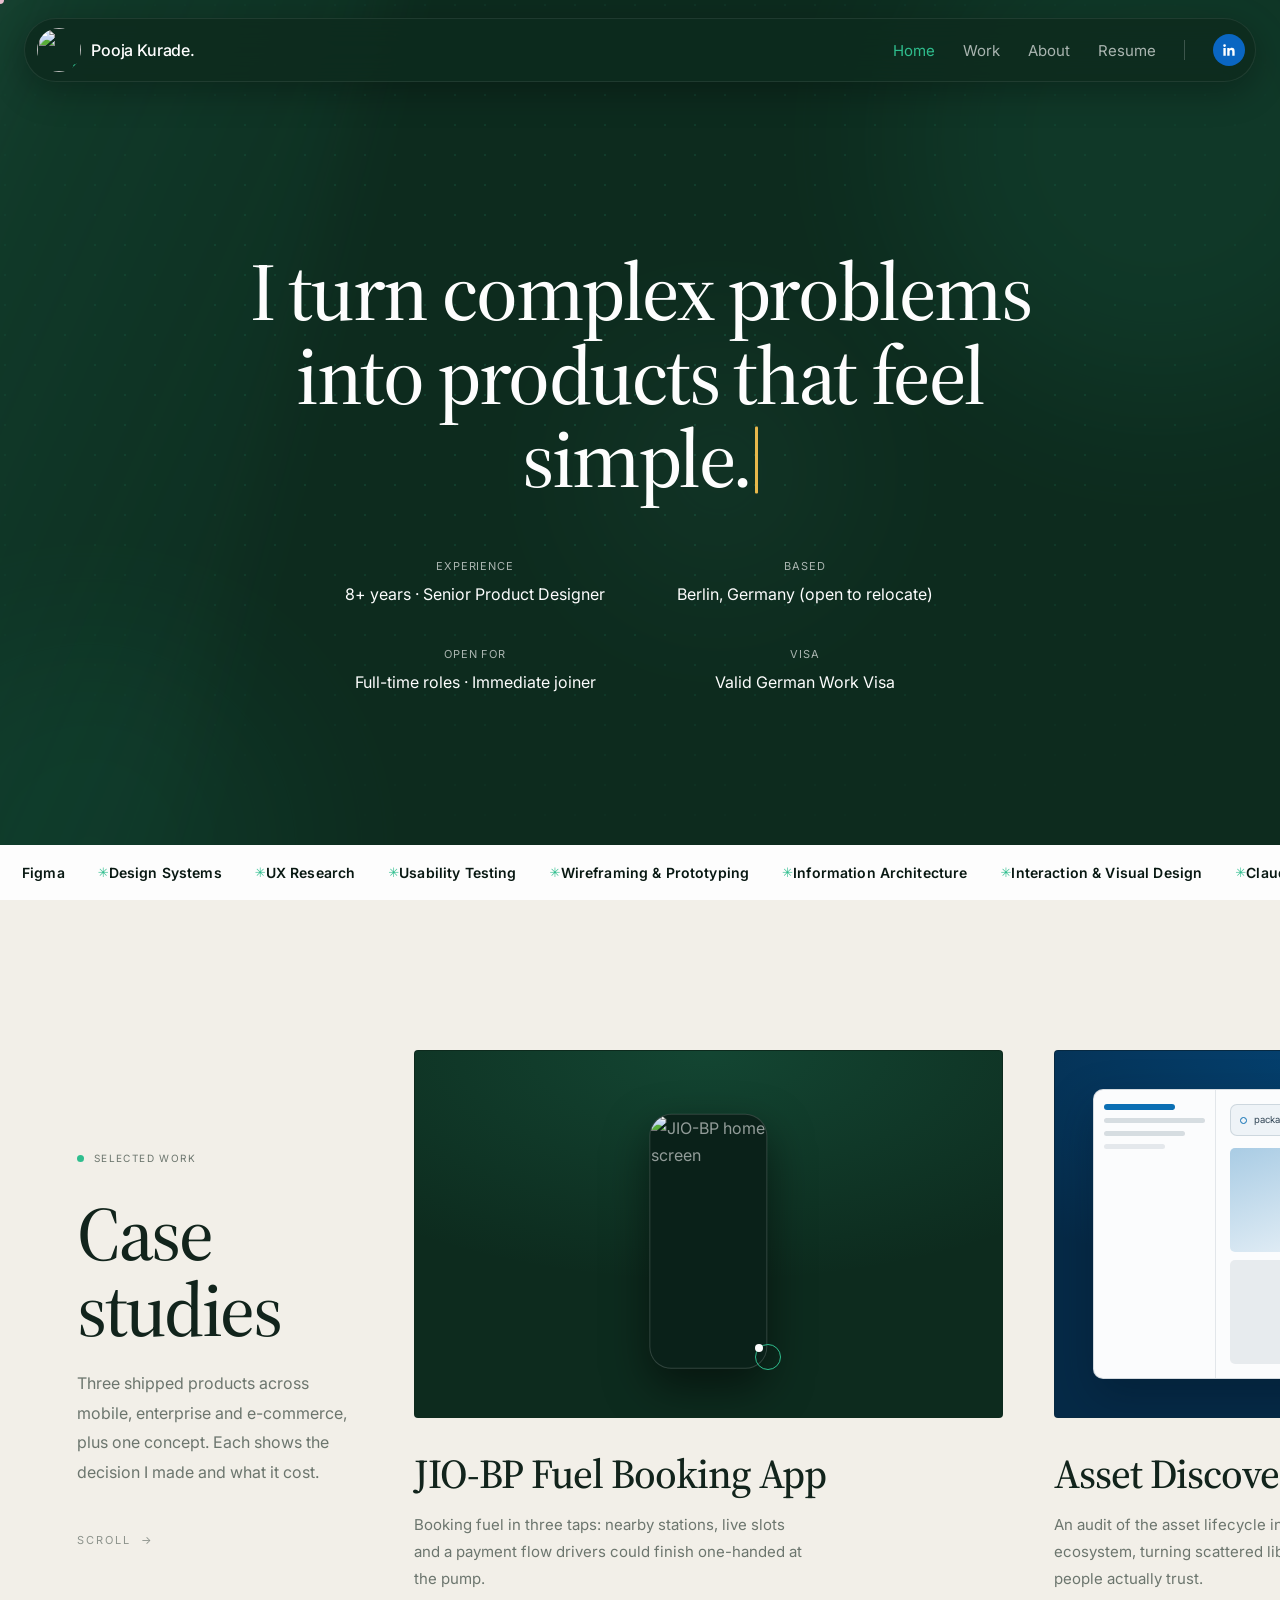
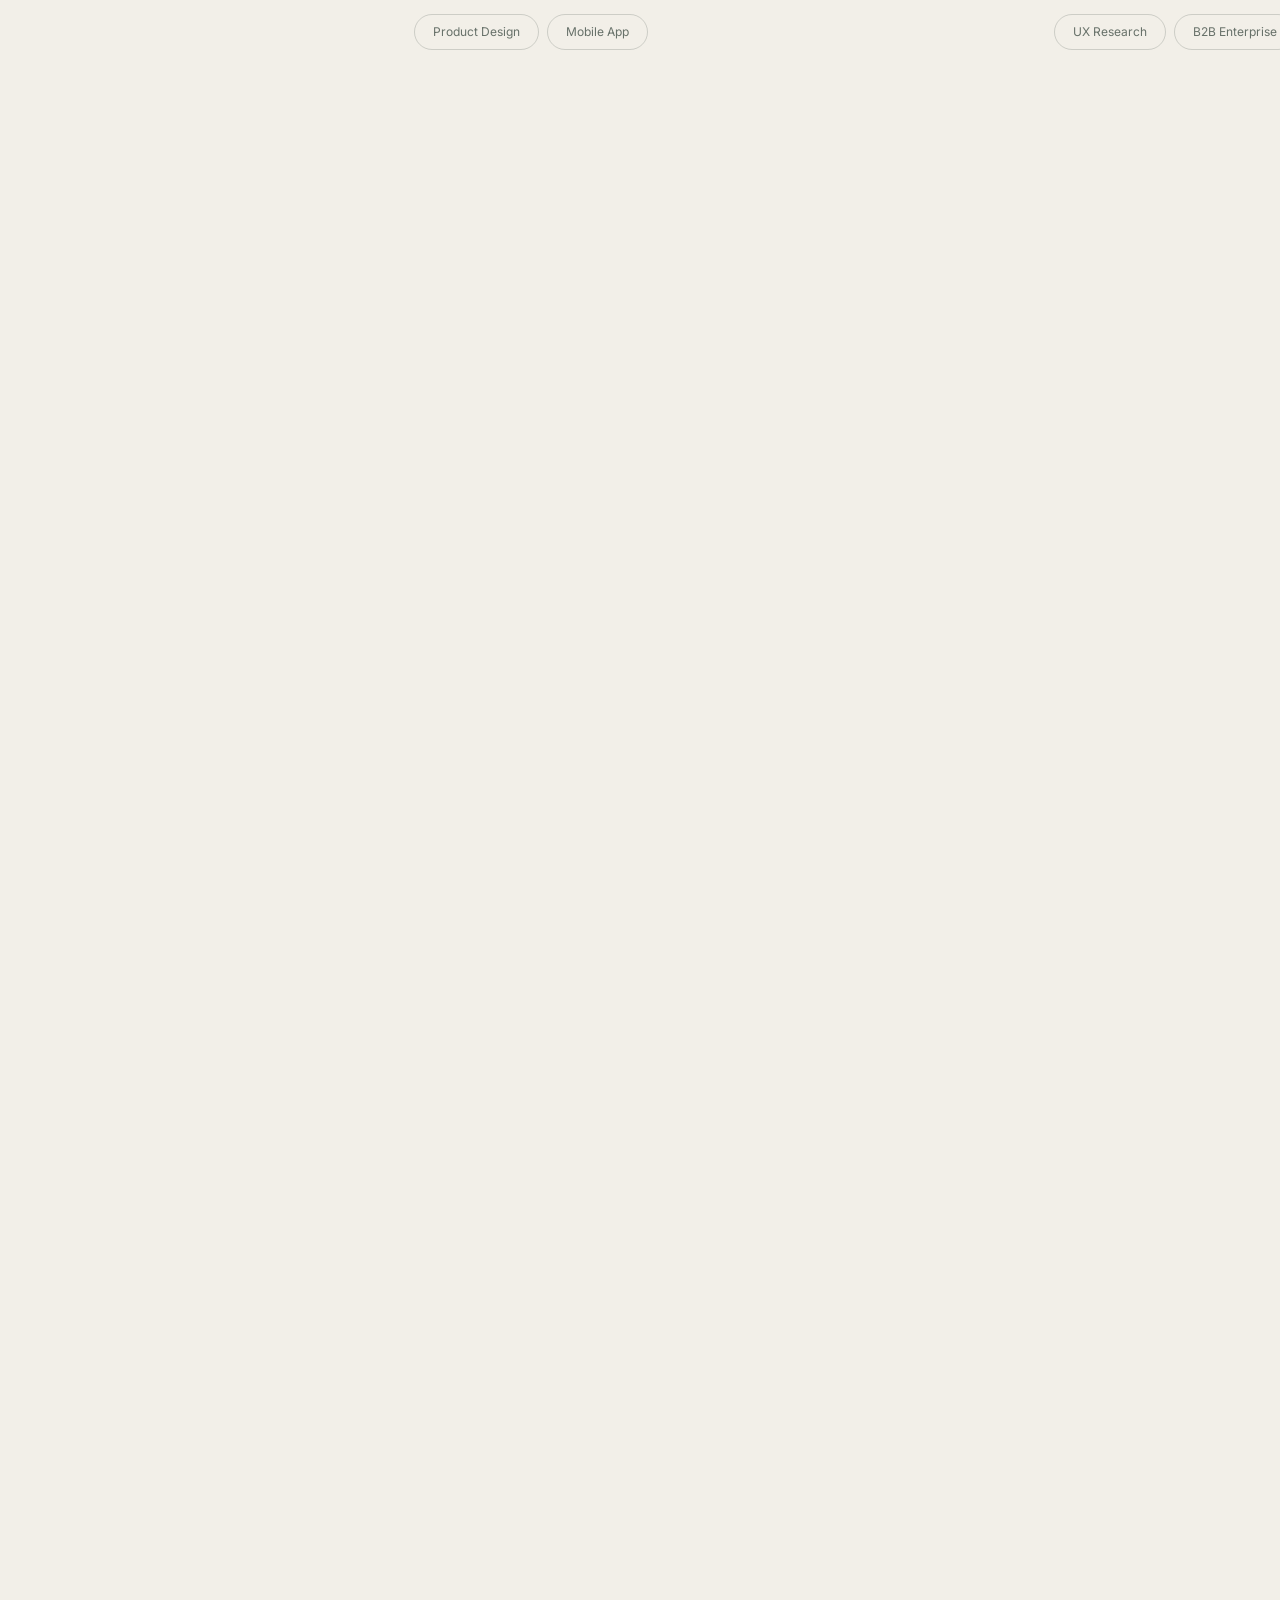
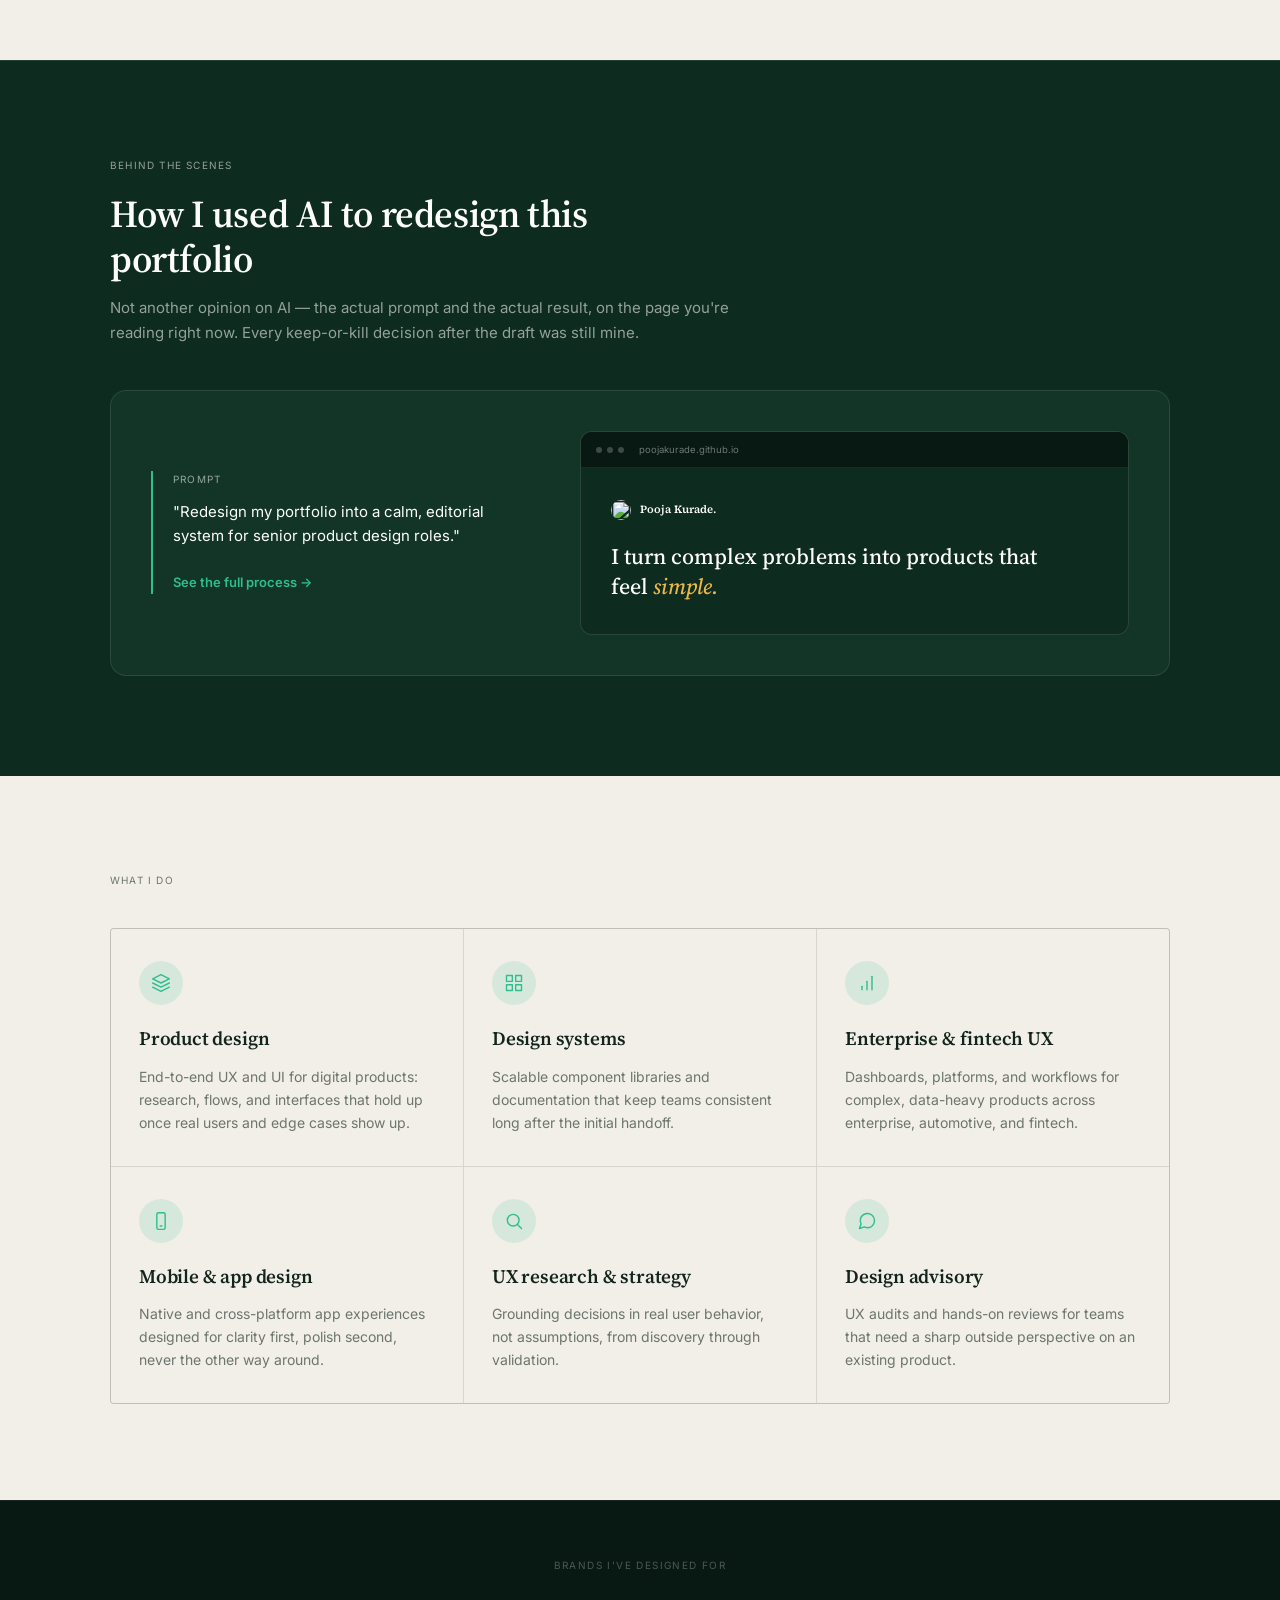
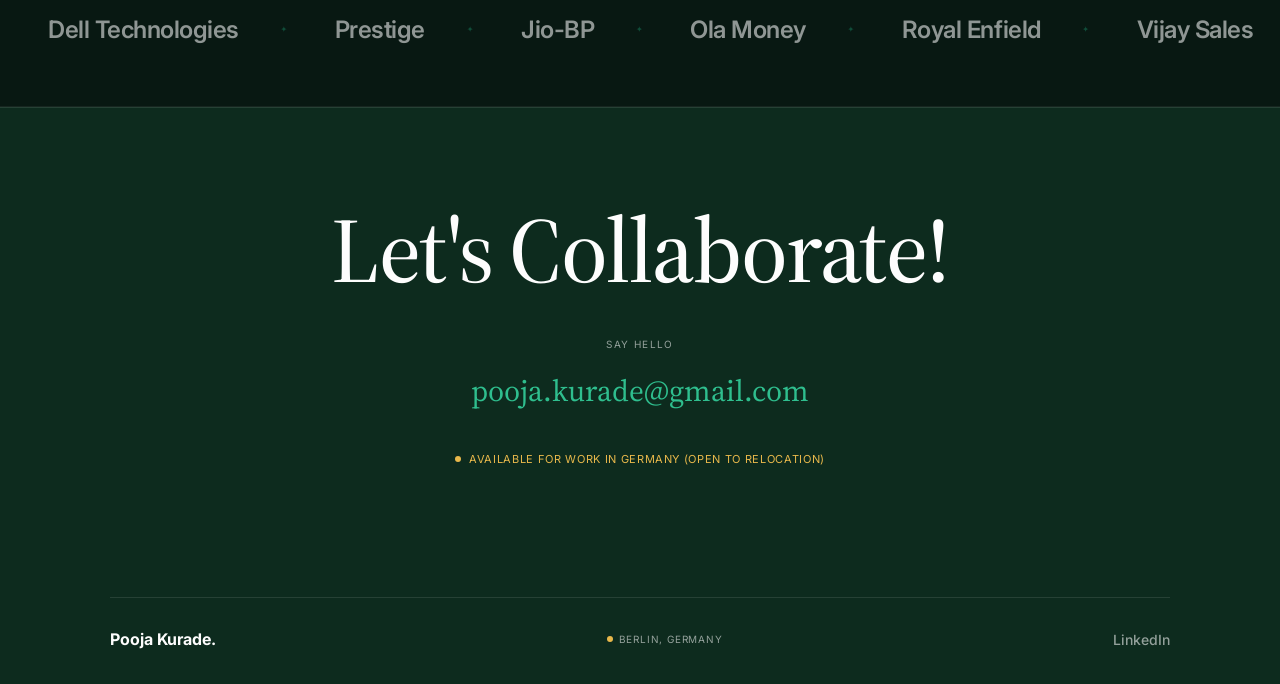
==== commit 19eab5ce: "Add Milega case study, refresh case studies, smooth scrolling and phone layouts New content from the" ====
--- a/index.html
+++ b/index.html
@@ -11,7 +11,7 @@
 <link rel="icon" href="images/favicon.ico">
 <link rel="preconnect" href="https://fonts.googleapis.com">
 <link rel="preconnect" href="https://fonts.gstatic.com" crossorigin>
-<link href="https://fonts.googleapis.com/css2?family=Inter:wght@400;500;600;700&family=Source+Serif+4:opsz,wght@8..60,400;8..60,470;8..60,600;8..60,700&display=swap" rel="stylesheet">
+<link href="https://fonts.googleapis.com/css2?family=Inter:wght@400;500;600;700&family=Source+Serif+4:opsz,wght@8..60,400;8..60,470;8..60,600;8..60,700&family=Noto+Sans+Devanagari:wght@700&family=JetBrains+Mono:wght@400;500&display=swap" rel="stylesheet">
 <style>
 
 /* ── TOKENS ── */
@@ -122,7 +122,7 @@
 .nav-avatar::after {
   content: ''; position: absolute; right: 0; bottom: 0;
   width: 10px; height: 10px; border-radius: 50%;
-  background: #3DDC7A; border: 2px solid #0D2B1E;
+  background: #2FBE8E; border: 2px solid #0D2B1E;
   animation: pulse 2.5s ease infinite;
 }
 .nav-icons { display: flex; align-items: center; gap: 8px }
@@ -713,7 +713,7 @@
 
 
 /* ── SELECTED WORK: pinned horizontal rail ── */
-#work { padding:0 !important; background:var(--paper) !important; position:relative; height:340vh }
+#work { padding:0 !important; background:var(--paper) !important; position:relative; height:440vh }
 .wr-pin { position:sticky; top:0; height:100vh; overflow:hidden; display:grid; grid-template-columns:minmax(260px,28%) minmax(0,1fr); gap:clamp(28px,4vw,56px); align-items:center }
 .wr-intro { padding-left:clamp(24px,6vw,96px) }
 .wr-eyebrow { display:flex; align-items:center; gap:10px; font-family:var(--ff-m); font-size:10px; letter-spacing:.14em; text-transform:uppercase; color:var(--ink-mid); margin-bottom:28px }
@@ -760,7 +760,60 @@
   transition:box-shadow .35s var(--ease), transform .35s var(--ease);
 }
 .pw-card:hover .pw-thumb { box-shadow:0 18px 44px rgba(8,24,18,.24); transform:translateY(-3px) }
-.pw-glow { position:absolute; inset:0; background:radial-gradient(120% 90% at 50% 0%, rgba(47,190,142,.16), transparent 70%) }
+.pw-glow { position:absolute; inset:0; background:radial-gradient(120% 90% at 50% 0%, rgba(47,190,142,.18), transparent 70%) }
+/* thumbnail ground matches each case study's banner */
+.wr-card--jiobp .pw-thumb { background:#0D2B1E }
+/* DAM thumb: light app on navy ground — green-on-blue was muddy */
+.wr-card--dam .pw-app { background:#FBFCFD; border:1px solid rgba(6,42,71,.16); box-shadow:0 18px 44px rgba(3,20,36,.34) }
+.wr-card--dam .pw-app-side { border-right:1px solid rgba(6,42,71,.1) }
+.wr-card--dam .pw-app-side span { background:rgba(6,42,71,.15) }
+.wr-card--dam .pw-app-side span:first-child { background:#0B6FB4 }
+.wr-card--dam .pw-app-side span:nth-child(4) { background:rgba(6,42,71,.09) }
+.wr-card--dam .pw-search { background:#EEF3F7; border:1px solid rgba(6,42,71,.14) }
+.wr-card--dam .pw-search i { border-color:#0B6FB4 }
+.wr-card--dam .pw-search b { color:rgba(9,32,50,.82) }
+.wr-card--dam .pw-search u { background:#0B6FB4 }
+.wr-card--dam .pw-tiles div { background:rgba(6,42,71,.08) }
+.wr-card--dam .pw-tiles div:nth-child(1) { background:linear-gradient(160deg,rgba(11,111,180,.34),rgba(11,111,180,.08)) }
+.wr-card--dam .pw-tiles div:nth-child(5) { background:linear-gradient(160deg,rgba(11,111,180,.18),rgba(11,111,180,.04)) }
+.wr-card--dam .pw-cursor { background:#0B6FB4 }
+.wr-card--dam .pw-ring { border-color:rgba(11,111,180,.7) }
+
+.wr-card--dam .pw-thumb { background:#062A47 }
+.wr-card--dam .pw-glow { background:radial-gradient(120% 90% at 50% 0%, rgba(0,118,206,.32), transparent 70%) }
+.wr-card--ttk .pw-thumb { background:#2E1310 }
+.wr-card--mlg .pw-thumb { background:#16130E }
+.wr-card--mlg .pw-glow { background:radial-gradient(120% 90% at 50% 0%, rgba(245,197,24,.22), transparent 70%) }
+.wr-card--mlg .pw-cursor { background:#F5C518 }
+.wr-card--mlg .pw-ring { border-color:rgba(245,197,24,.7) }
+.mlg-stage { position:absolute; inset:0; display:flex; align-items:center; justify-content:center; gap:6%; z-index:2 }
+.mlg-sticker {
+  width:26%; background:#F5C518; border-radius:6px; padding:4% 3.4%;
+  box-shadow:0 14px 34px rgba(0,0,0,.45); text-align:center;
+}
+.mlg-sticker b { display:block; font-family:'Noto Sans Devanagari',sans-serif; font-size:clamp(11px,1.5vw,19px); font-weight:700; color:#16130E; line-height:1.2 }
+.mlg-sticker s { display:block; text-decoration:none; font-size:clamp(6px,.72vw,9px); font-weight:700; letter-spacing:.1em; color:rgba(22,19,14,.6); margin:2px 0 7% }
+.mlg-qr { width:76%; margin:0 auto; aspect-ratio:1; background:#FDFBF4; border-radius:3px; padding:7%; box-sizing:border-box }
+.mlg-qr div { width:100%; height:100%; display:grid; grid-template-columns:repeat(7,1fr); grid-template-rows:repeat(7,1fr); gap:1px }
+.mlg-qr span { background:#16130E }
+.mlg-qr span.f { background:none; border:2px solid #16130E }
+.mlg-sticker em { display:block; font-style:normal; font-family:'JetBrains Mono',monospace; font-size:clamp(6px,.7vw,9px); color:#16130E; margin-top:7% }
+.mlg-phone {
+  width:22%; aspect-ratio:9/18; background:#0C0A07; border:1px solid rgba(255,255,255,.16);
+  border-radius:14px; padding:3%; box-shadow:0 20px 46px rgba(0,0,0,.5);
+}
+.mlg-scr { height:100%; background:#FDFBF4; border-radius:10px; overflow:hidden; display:flex; flex-direction:column }
+.mlg-bar { background:#F5C518; padding:9% 8%; font-family:'Noto Sans Devanagari',sans-serif; font-size:clamp(7px,.86vw,11px); font-weight:700; color:#16130E }
+.mlg-body { flex:1; padding:8%; display:flex; flex-direction:column; gap:7% }
+.mlg-chip { height:5%; border-radius:2px; background:rgba(245,197,24,.45); flex:0 0 auto }
+.mlg-chip:nth-child(2) { width:68% }
+.mlg-chip:nth-child(3) { width:48% }
+.mlg-match { margin-top:auto; height:42%; background:#16130E; border-radius:4px; padding:7%; display:flex; flex-direction:column; gap:7%; box-sizing:border-box }
+.mlg-match b { display:block; flex:1 1 auto; border-radius:2px; background:linear-gradient(135deg,rgba(253,251,244,.26),rgba(253,251,244,.08)) }
+.mlg-match i { display:block; flex:0 0 auto; height:3px; border-radius:1.5px; background:#F5C518; width:62% }
+.mlg-match u { display:block; flex:0 0 auto; text-decoration:none; height:2px; border-radius:1px; background:rgba(253,251,244,.26); width:80% }
+.mlg-match u:last-child { width:44% }
+.wr-card--ttk .pw-glow { background:radial-gradient(120% 90% at 50% 0%, rgba(201,58,42,.34), transparent 70%) }
 .pw-phone {
   position:absolute; left:50%; top:52%; transform:translate(-50%,-50%);
   width:32%; aspect-ratio:9/19.5; border-radius:18px; overflow:hidden;
@@ -963,13 +1016,13 @@
     <div class="wr-intro">
       <div class="wr-eyebrow"><i></i>Selected work</div>
       <h2 class="wr-h">Case studies</h2>
-      <p class="wr-p">Three products shipped across mobile, enterprise and e-commerce. Research, flows and interfaces that held up with real users.</p>
+      <p class="wr-p">Three shipped products across mobile, enterprise and e-commerce, plus one concept. Each shows the decision I made and what it cost.</p>
       <div class="wr-scroll">Scroll <span>→</span></div>
     </div>
 
     <div class="wr-rail">
       <div class="wr-track">
-      <a href="pooja_kurade_casestudy_jiobp.html" class="wr-card">
+      <a href="pooja_kurade_casestudy_jiobp.html" class="wr-card wr-card--jiobp">
         <div class="pw-thumb">
           <span class="pw-glow"></span>
           <div class="pw-phone">
@@ -983,8 +1036,9 @@
         <p class="wr-desc">Booking fuel in three taps: nearby stations, live slots and a payment flow drivers could finish one-handed at the pump.</p>
         <div class="wr-tags"><span>Product Design</span><span>Mobile App</span></div>
       </a>
-      <a href="pooja_kurade_casestudy_dam.html" class="wr-card">
+      <a href="pooja_kurade_casestudy_dam.html" class="wr-card wr-card--dam">
         <div class="pw-thumb">
+          <span class="pw-glow"></span>
           <div class="pw-app">
             <div class="pw-app-side"><span></span><span></span><span></span><span></span></div>
             <div class="pw-app-main">
@@ -998,8 +1052,9 @@
         <p class="wr-desc">An audit of the asset lifecycle in a global DAM ecosystem, turning scattered libraries into search people actually trust.</p>
         <div class="wr-tags"><span>UX Research</span><span>B2B Enterprise</span></div>
       </a>
-      <a href="pooja_kurade_casestudy_ttkprestige.html" class="wr-card">
+      <a href="pooja_kurade_casestudy_ttkprestige.html" class="wr-card wr-card--ttk">
         <div class="pw-thumb">
+          <span class="pw-glow"></span>
           <div class="pw-web">
             <div class="pw-chrome"><i></i><i></i><i></i><span>ttkprestige.com</span></div>
             <div class="pw-shots">
@@ -1013,6 +1068,51 @@
         <h3 class="wr-title">TTK Prestige Website Revamp</h3>
         <p class="wr-desc">A kitchen-appliance storefront rebuilt from wireframes up: buying guides, clearer PDPs and a checkout that stopped losing carts.</p>
         <div class="wr-tags"><span>UI/UX Design</span><span>E-commerce</span></div>
+      </a>
+      <a href="pooja_kurade_casestudy_milega.html" class="wr-card wr-card--mlg">
+        <div class="pw-thumb">
+          <span class="pw-glow"></span>
+          <div class="mlg-stage">
+            <div class="mlg-sticker">
+              <b>कुछ मिला?</b>
+              <s>FOUND SOMETHING?</s>
+              <div class="mlg-qr"><div>
+                <span class="f" style="grid-area:1/1/3/3"></span>
+                <span class="f" style="grid-area:1/6/3/8"></span>
+                <span class="f" style="grid-area:6/1/8/3"></span>
+                <span style="grid-area:1/4/2/5"></span>
+                <span style="grid-area:2/5/3/6"></span>
+                <span style="grid-area:3/3/4/4"></span>
+                <span style="grid-area:3/7/4/8"></span>
+                <span style="grid-area:4/2/5/3"></span>
+                <span style="grid-area:4/4/5/5"></span>
+                <span style="grid-area:4/6/5/7"></span>
+                <span style="grid-area:5/3/6/4"></span>
+                <span style="grid-area:5/5/6/6"></span>
+                <span style="grid-area:6/4/7/5"></span>
+                <span style="grid-area:6/6/7/7"></span>
+                <span style="grid-area:7/5/8/6"></span>
+                <span style="grid-area:7/7/8/8"></span>
+              </div></div>
+              <em>MH-02-4471</em>
+            </div>
+            <div class="mlg-phone">
+              <div class="mlg-scr">
+                <div class="mlg-bar">मिलेगा</div>
+                <div class="mlg-body">
+                  <span class="mlg-chip"></span>
+                  <span class="mlg-chip"></span>
+                  <span class="mlg-chip"></span>
+                  <div class="mlg-match"><b></b><i></i><u></u><u></u></div>
+                </div>
+              </div>
+            </div>
+          </div>
+          <span class="pw-ring"></span><span class="pw-cursor"></span>
+        </div>
+        <h3 class="wr-title">Milega: Auto Lost &amp; Found</h3>
+        <p class="wr-desc">A concept for Mumbai autos: describe what you lost in one sentence, and a QR sticker lets the driver report a find in four taps.</p>
+        <div class="wr-tags"><span>Concept</span><span>AI-assisted</span></div>
       </a>
       </div>
     </div>
@@ -1175,7 +1275,6 @@
   const track = document.querySelector('.wr-track');
   if (!section || !rail || !track) return;
   if (window.matchMedia('(max-width:820px)').matches) return;
-  let cur = 0;
   const distance = () => Math.max(0, track.scrollWidth - rail.clientWidth);
   const target = () => {
     const r = section.getBoundingClientRect();
@@ -1183,13 +1282,19 @@
     if (span <= 0) return 0;
     return Math.max(0, Math.min(1, -r.top / span)) * distance();
   };
-  (function tick(){
+  // Scroll-linked, written synchronously: the rail's position is a pure
+  // function of scroll offset, so it needs no easing loop and cannot fall
+  // out of sync if rAF/timers are throttled.
+  let last = -1;
+  function paint(){
     const t = target();
-    cur += (t - cur) * 0.16;
-    if (Math.abs(t - cur) < 0.3) cur = t;
-    track.style.transform = 'translate3d(' + (-cur).toFixed(2) + 'px,0,0)';
-    requestAnimationFrame(tick);
-  })();
+    if (Math.abs(t - last) < 0.25) return;
+    last = t;
+    track.style.transform = 'translate3d(' + (-t).toFixed(2) + 'px,0,0)';
+  }
+  window.addEventListener('scroll', paint, { passive: true });
+  window.addEventListener('resize', () => { last = -1; paint(); }, { passive: true });
+  paint();
 })();
 
 // Hero: fade + parallax out as you scroll past it
@@ -1263,5 +1368,6 @@
 })();
 </script>
 <script src="interactions.js" defer></script>
+<script src="scroll.js" defer></script>
 </body>
 </html>
--- a/interactions.css
+++ b/interactions.css
@@ -100,7 +100,8 @@
 /* ─────────────────────────────────────────────
    7 · TOOLTIP (data-tooltip): used by back-to-top; opt-in elsewhere
 ───────────────────────────────────────────── */
-[data-tooltip] { position: relative; }
+/* the back-to-top button is already position:fixed, which anchors its tooltip */
+[data-tooltip]:not(.back-to-top) { position: relative; }
 [data-tooltip]::before {
   content: attr(data-tooltip);
   position: absolute; bottom: calc(100% + 8px); left: 50%; transform: translateX(-50%) translateY(4px);
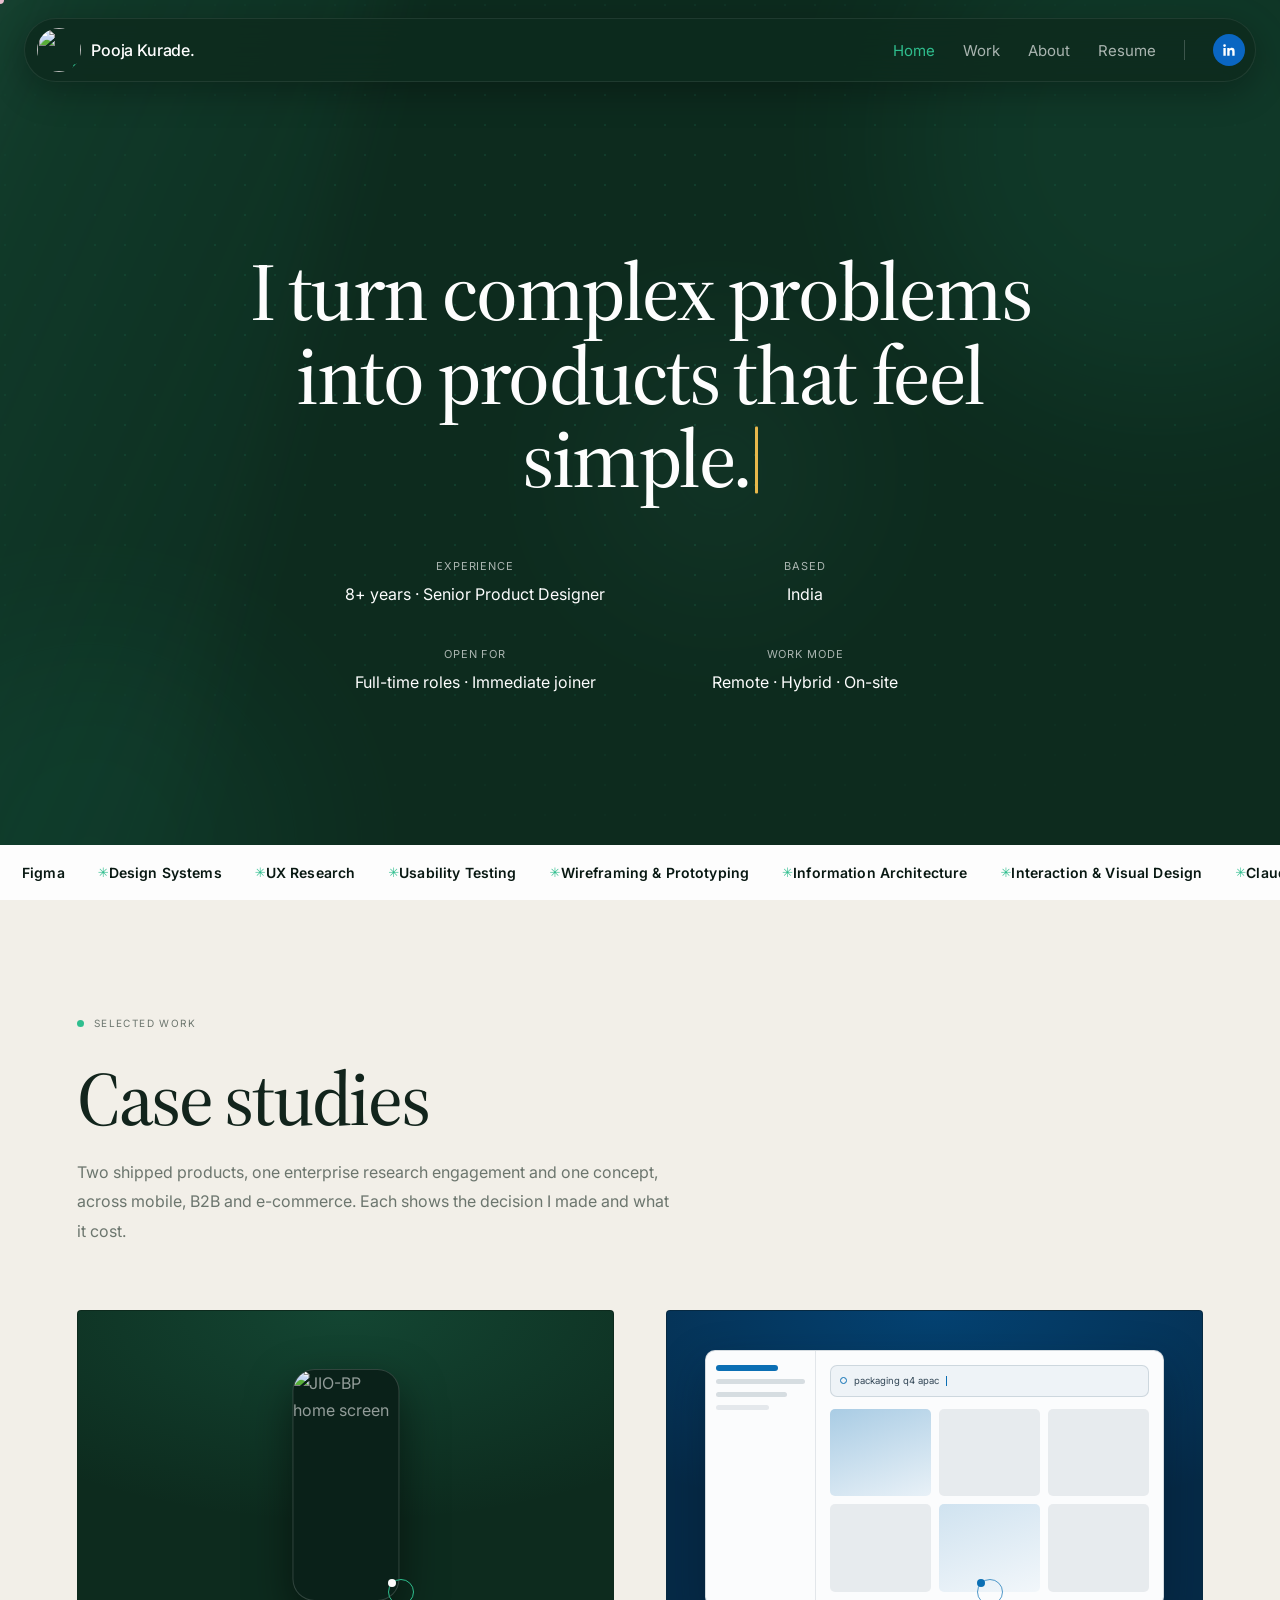
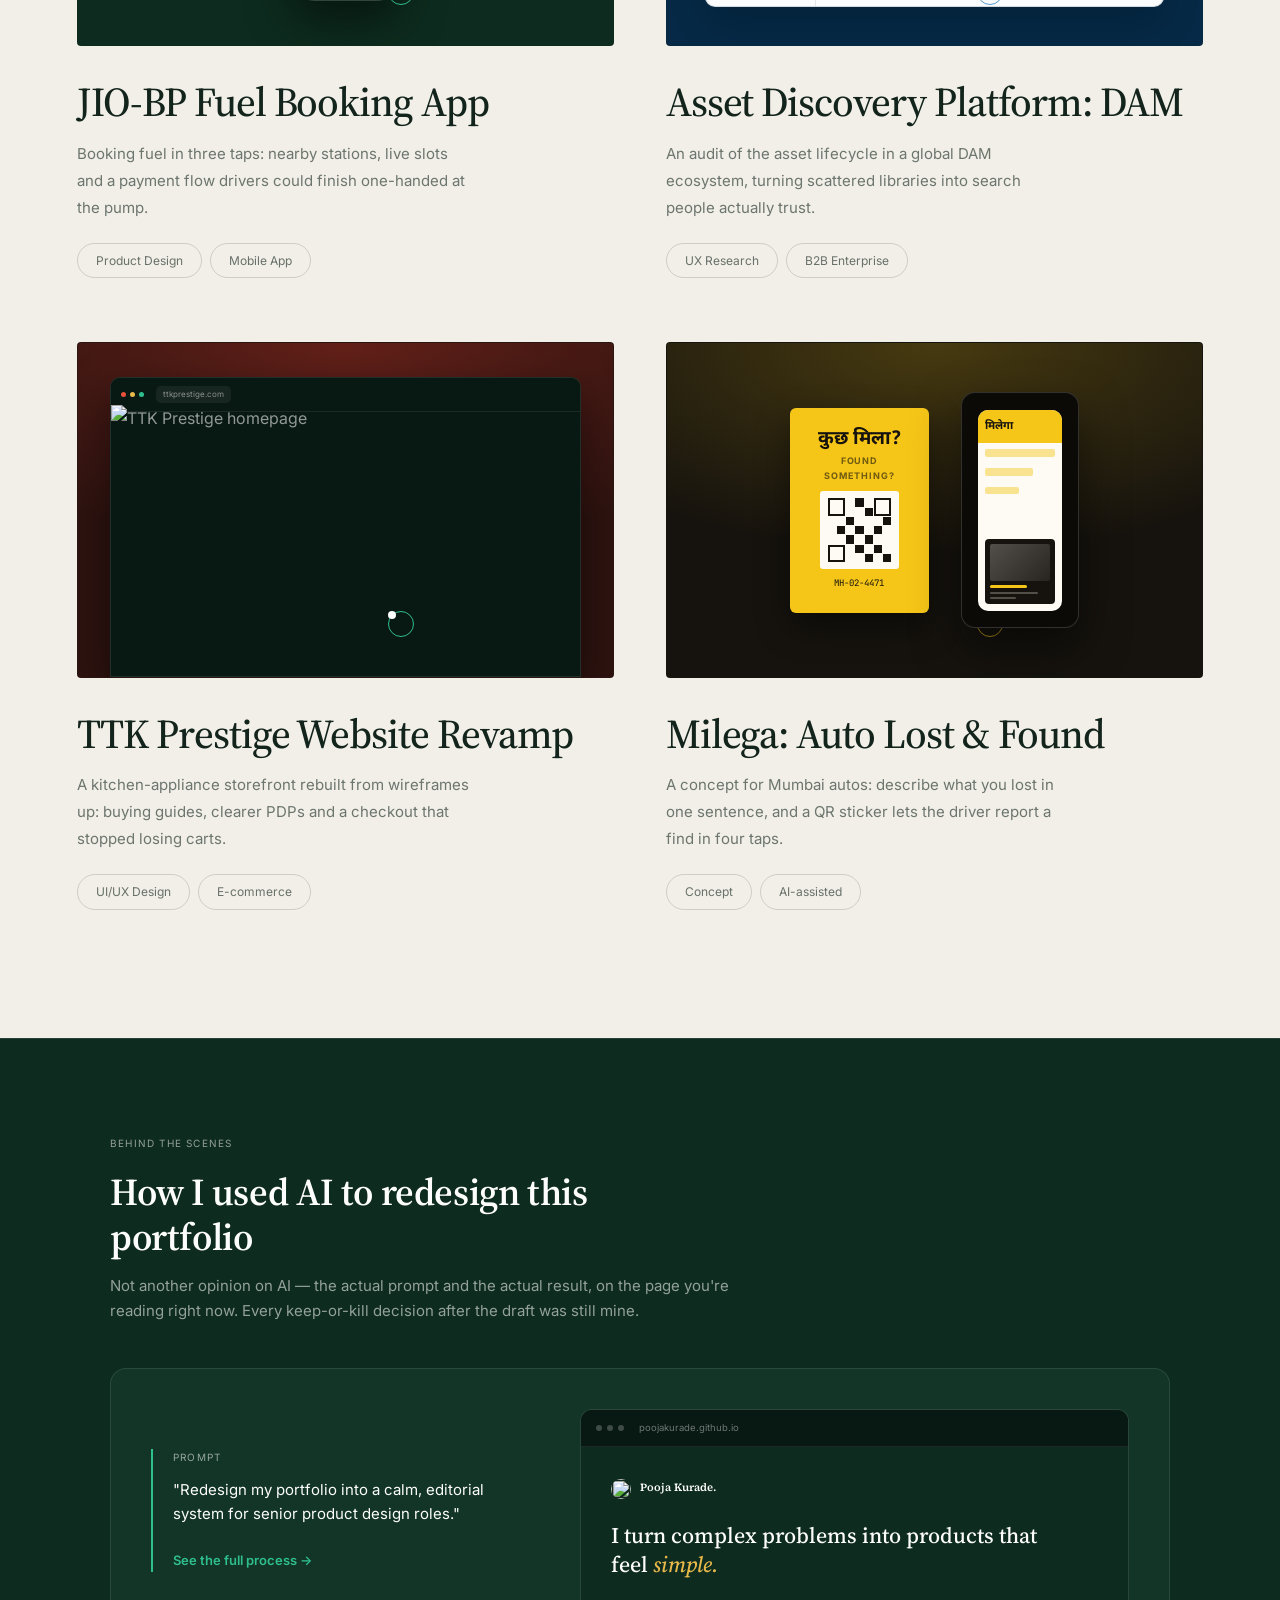
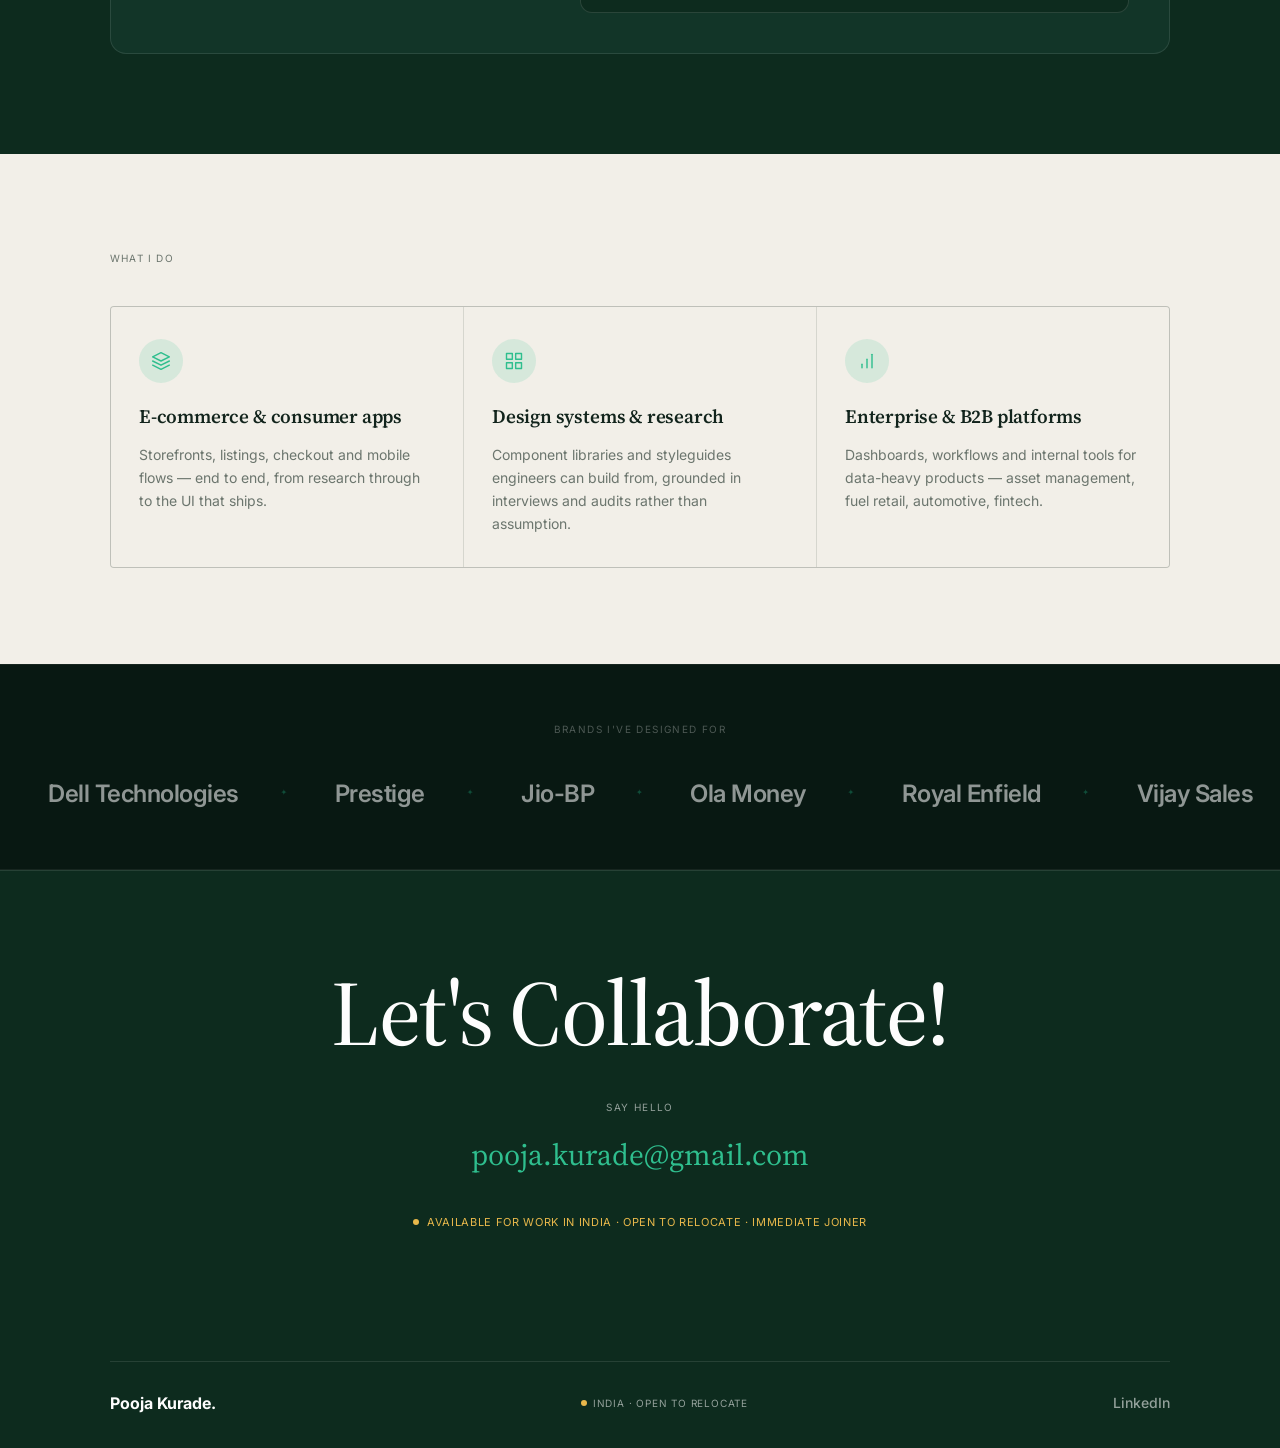
==== commit 815c52dc: "Reposition site for India job search Relocate the site from Berlin to India and make the work easier" ====
--- a/index.html
+++ b/index.html
@@ -3,8 +3,8 @@
 <head>
 <meta charset="UTF-8">
 <meta name="viewport" content="width=device-width, initial-scale=1.0">
-<title>Pooja Kurade | Senior Product Designer, Berlin</title>
-<meta name="description" content="Senior Product Designer based in Berlin with 8 years of experience across mobile, enterprise, automotive and fintech. Immediate joiner.">
+<title>Pooja Kurade | Senior Product Designer, India — Bengaluru, Pune, Mumbai, Hyderabad</title>
+<meta name="description" content="Senior Product Designer in India with 8+ years across mobile, enterprise, e-commerce and fintech. Open to Bengaluru, Pune, Mumbai, Hyderabad and remote. Immediate joiner.">
 <link rel="icon" type="image/png" sizes="32x32" href="images/favicon-32.png">
 <link rel="icon" type="image/png" sizes="16x16" href="images/favicon-16.png">
 <link rel="apple-touch-icon" sizes="180x180" href="images/favicon-180.png">
@@ -713,21 +713,21 @@
 
 
 /* ── SELECTED WORK: pinned horizontal rail ── */
-#work { padding:0 !important; background:var(--paper) !important; position:relative; height:440vh }
-.wr-pin { position:sticky; top:0; height:100vh; overflow:hidden; display:grid; grid-template-columns:minmax(260px,28%) minmax(0,1fr); gap:clamp(28px,4vw,56px); align-items:center }
-.wr-intro { padding-left:clamp(24px,6vw,96px) }
+#work { padding:0 !important; background:var(--paper) !important; position:relative }
+.wr-pin { display:block; padding:clamp(80px,9vw,120px) clamp(24px,6vw,96px) clamp(88px,10vw,128px) }
+.wr-intro { padding-left:0; max-width:none; margin-bottom:clamp(44px,5vw,64px) }
 .wr-eyebrow { display:flex; align-items:center; gap:10px; font-family:var(--ff-m); font-size:10px; letter-spacing:.14em; text-transform:uppercase; color:var(--ink-mid); margin-bottom:28px }
 .wr-eyebrow i { width:7px; height:7px; border-radius:50%; background:var(--teal) }
 .wr-h { font-family:var(--ff-display); font-size:clamp(40px,6vw,76px); font-weight:500; letter-spacing:-.03em; line-height:1; color:var(--ink); margin-bottom:22px }
-.wr-p { font-size:16px; line-height:1.85; color:var(--ink-mid); margin-bottom:44px; max-width:34ch; text-wrap:pretty }
+.wr-p { font-size:16px; line-height:1.85; color:var(--ink-mid); margin-bottom:0; max-width:60ch; text-wrap:pretty }
 .wr-scroll { display:flex; align-items:center; gap:10px; font-family:var(--ff-m); font-size:11px; letter-spacing:.18em; text-transform:uppercase; color:rgba(18,36,28,.45) }
 .wr-scroll span { display:inline-block; animation:wrNudge 1.8s ease-in-out infinite }
 @keyframes wrNudge { 0%,100%{transform:translateX(0)} 50%{transform:translateX(6px)} }
-.wr-rail { overflow:hidden }
-.wr-track { display:flex; gap:clamp(28px,4vw,64px); width:max-content; padding:0 clamp(24px,6vw,96px) 0 4px; will-change:transform }
-.wr-card { display:block; width:clamp(320px,46vw,660px); flex-shrink:0; color:inherit; cursor:none }
+.wr-rail { overflow:visible }
+.wr-track { display:grid; grid-template-columns:repeat(2,minmax(0,1fr)); gap:clamp(40px,5vw,72px) clamp(28px,4vw,56px); width:auto; padding:0; transform:none !important }
+@media (max-width:820px){ .wr-track { grid-template-columns:1fr } }
+.wr-card { display:block; width:auto; color:inherit; cursor:none }
 @media (max-height:760px){
-  .wr-card { width:clamp(300px,38vw,520px) }
   .wr-title { font-size:clamp(22px,2.4vw,30px); margin:22px 0 10px }
   .wr-desc { font-size:14px; line-height:1.65; margin-bottom:16px }
   .wr-tags span { padding:6px 14px }
@@ -743,10 +743,7 @@
 .wr-tags { display:flex; flex-wrap:wrap; gap:8px }
 .wr-tags span { font-family:var(--ff-m); font-size:12px; color:rgba(18,36,28,.62); border:1px solid rgba(18,36,28,.16); border-radius:999px; padding:7px 18px }
 @media (max-width:820px){
-  #work { height:auto }
-  .wr-pin { position:static; height:auto; grid-template-columns:1fr; padding:88px 0 96px }
-  .wr-rail { overflow-x:auto; scrollbar-width:none }
-  .wr-track { transform:none !important }
+  .wr-pin { padding:72px clamp(20px,5vw,32px) 88px }
 }
 
 /* ── SELECTED WORK: animated thumbnail cards (new) ── */
@@ -966,15 +963,15 @@
           </div>
           <div class="hero-meta-item">
             <dt>Based</dt>
-            <dd>Berlin, Germany (open to relocate)</dd>
+            <dd>India</dd>
           </div>
           <div class="hero-meta-item">
             <dt>Open for</dt>
             <dd>Full-time roles · Immediate joiner</dd>
           </div>
           <div class="hero-meta-item">
-            <dt>Visa</dt>
-            <dd>Valid German Work Visa</dd>
+            <dt>Work mode</dt>
+            <dd>Remote · Hybrid · On-site</dd>
           </div>
         </dl>
       </div>
@@ -1016,8 +1013,7 @@
     <div class="wr-intro">
       <div class="wr-eyebrow"><i></i>Selected work</div>
       <h2 class="wr-h">Case studies</h2>
-      <p class="wr-p">Three shipped products across mobile, enterprise and e-commerce, plus one concept. Each shows the decision I made and what it cost.</p>
-      <div class="wr-scroll">Scroll <span>→</span></div>
+      <p class="wr-p">Two shipped products, one enterprise research engagement and one concept, across mobile, B2B and e-commerce. Each shows the decision I made and what it cost.</p>
     </div>
 
     <div class="wr-rail">
@@ -1153,33 +1149,18 @@
     <div class="services-grid rv">
       <div class="service-card">
         <div class="service-icon"><svg viewBox="0 0 24 24" fill="none" stroke="currentColor" stroke-width="1.7" stroke-linecap="round" stroke-linejoin="round"><path d="M12 2 2 7l10 5 10-5-10-5z"></path><path d="m2 17 10 5 10-5"></path><path d="m2 12 10 5 10-5"></path></svg></div>
-        <div class="service-title">Product design</div>
-        <div class="service-desc">End-to-end UX and UI for digital products: research, flows, and interfaces that hold up once real users and edge cases show up.</div>
+        <div class="service-title">E-commerce &amp; consumer apps</div>
+        <div class="service-desc">Storefronts, listings, checkout and mobile flows — end to end, from research through to the UI that ships.</div>
       </div>
       <div class="service-card">
         <div class="service-icon"><svg viewBox="0 0 24 24" fill="none" stroke="currentColor" stroke-width="1.7" stroke-linecap="round" stroke-linejoin="round"><rect x="3" y="3" width="7" height="7"></rect><rect x="14" y="3" width="7" height="7"></rect><rect x="14" y="14" width="7" height="7"></rect><rect x="3" y="14" width="7" height="7"></rect></svg></div>
-        <div class="service-title">Design systems</div>
-        <div class="service-desc">Scalable component libraries and documentation that keep teams consistent long after the initial handoff.</div>
+        <div class="service-title">Design systems &amp; research</div>
+        <div class="service-desc">Component libraries and styleguides engineers can build from, grounded in interviews and audits rather than assumption.</div>
       </div>
       <div class="service-card">
         <div class="service-icon"><svg viewBox="0 0 24 24" fill="none" stroke="currentColor" stroke-width="1.7" stroke-linecap="round" stroke-linejoin="round"><line x1="12" y1="20" x2="12" y2="10"></line><line x1="18" y1="20" x2="18" y2="4"></line><line x1="6" y1="20" x2="6" y2="16"></line></svg></div>
-        <div class="service-title">Enterprise &amp; fintech UX</div>
-        <div class="service-desc">Dashboards, platforms, and workflows for complex, data-heavy products across enterprise, automotive, and fintech.</div>
-      </div>
-      <div class="service-card">
-        <div class="service-icon"><svg viewBox="0 0 24 24" fill="none" stroke="currentColor" stroke-width="1.7" stroke-linecap="round" stroke-linejoin="round"><rect x="7" y="2" width="10" height="20" rx="2"></rect><line x1="11" y1="18" x2="13" y2="18"></line></svg></div>
-        <div class="service-title">Mobile &amp; app design</div>
-        <div class="service-desc">Native and cross-platform app experiences designed for clarity first, polish second, never the other way around.</div>
-      </div>
-      <div class="service-card">
-        <div class="service-icon"><svg viewBox="0 0 24 24" fill="none" stroke="currentColor" stroke-width="1.7" stroke-linecap="round" stroke-linejoin="round"><circle cx="11" cy="11" r="7"></circle><line x1="21" y1="21" x2="16.2" y2="16.2"></line></svg></div>
-        <div class="service-title">UX research &amp; strategy</div>
-        <div class="service-desc">Grounding decisions in real user behavior, not assumptions, from discovery through validation.</div>
-      </div>
-      <div class="service-card">
-        <div class="service-icon"><svg viewBox="0 0 24 24" fill="none" stroke="currentColor" stroke-width="1.7" stroke-linecap="round" stroke-linejoin="round"><path d="M21 11.5a8.38 8.38 0 0 1-.9 3.8 8.5 8.5 0 0 1-7.6 4.7 8.38 8.38 0 0 1-3.8-.9L3 21l1.9-5.7a8.38 8.38 0 0 1-.9-3.8 8.5 8.5 0 0 1 4.7-7.6 8.38 8.38 0 0 1 3.8-.9h.5a8.48 8.48 0 0 1 8 8v.5z"></path></svg></div>
-        <div class="service-title">Design advisory</div>
-        <div class="service-desc">UX audits and hands-on reviews for teams that need a sharp outside perspective on an existing product.</div>
+        <div class="service-title">Enterprise &amp; B2B platforms</div>
+        <div class="service-desc">Dashboards, workflows and internal tools for data-heavy products — asset management, fuel retail, automotive, fintech.</div>
       </div>
     </div>
   </div>
@@ -1220,14 +1201,14 @@
   <h2 class="cta-headline rv">Let's Collaborate!</h2>
   <div class="cta-say rv">Say hello</div>
   <div class="cta-email-wrap rv"><a href="mailto:pooja.kurade@gmail.com" class="cta-email">pooja.kurade@gmail.com</a></div>
-  <div class="cta-status rv"><span class="nav-dot"></span>Available for work in Germany (open to relocation)</div>
+  <div class="cta-status rv"><span class="nav-dot"></span>Available for work in India · Open to relocate · Immediate joiner</div>
 </section>
 
 <!-- FOOTER -->
 <footer>
   <div class="ft">
     <span class="ft-logo">Pooja Kurade.</span>
-    <span class="ft-loc"><span class="nav-dot"></span>Berlin, Germany</span>
+    <span class="ft-loc"><span class="nav-dot"></span>India · Open to relocate</span>
     <div class="ft-links">
       <a href="https://www.linkedin.com/in/poojakurade/" target="_blank">LinkedIn</a>
     </div>
@@ -1274,7 +1255,7 @@
   const rail = document.querySelector('.wr-rail');
   const track = document.querySelector('.wr-track');
   if (!section || !rail || !track) return;
-  if (window.matchMedia('(max-width:820px)').matches) return;
+  return; // rail is a static grid now; no scroll-linked transform
   const distance = () => Math.max(0, track.scrollWidth - rail.clientWidth);
   const target = () => {
     const r = section.getBoundingClientRect();
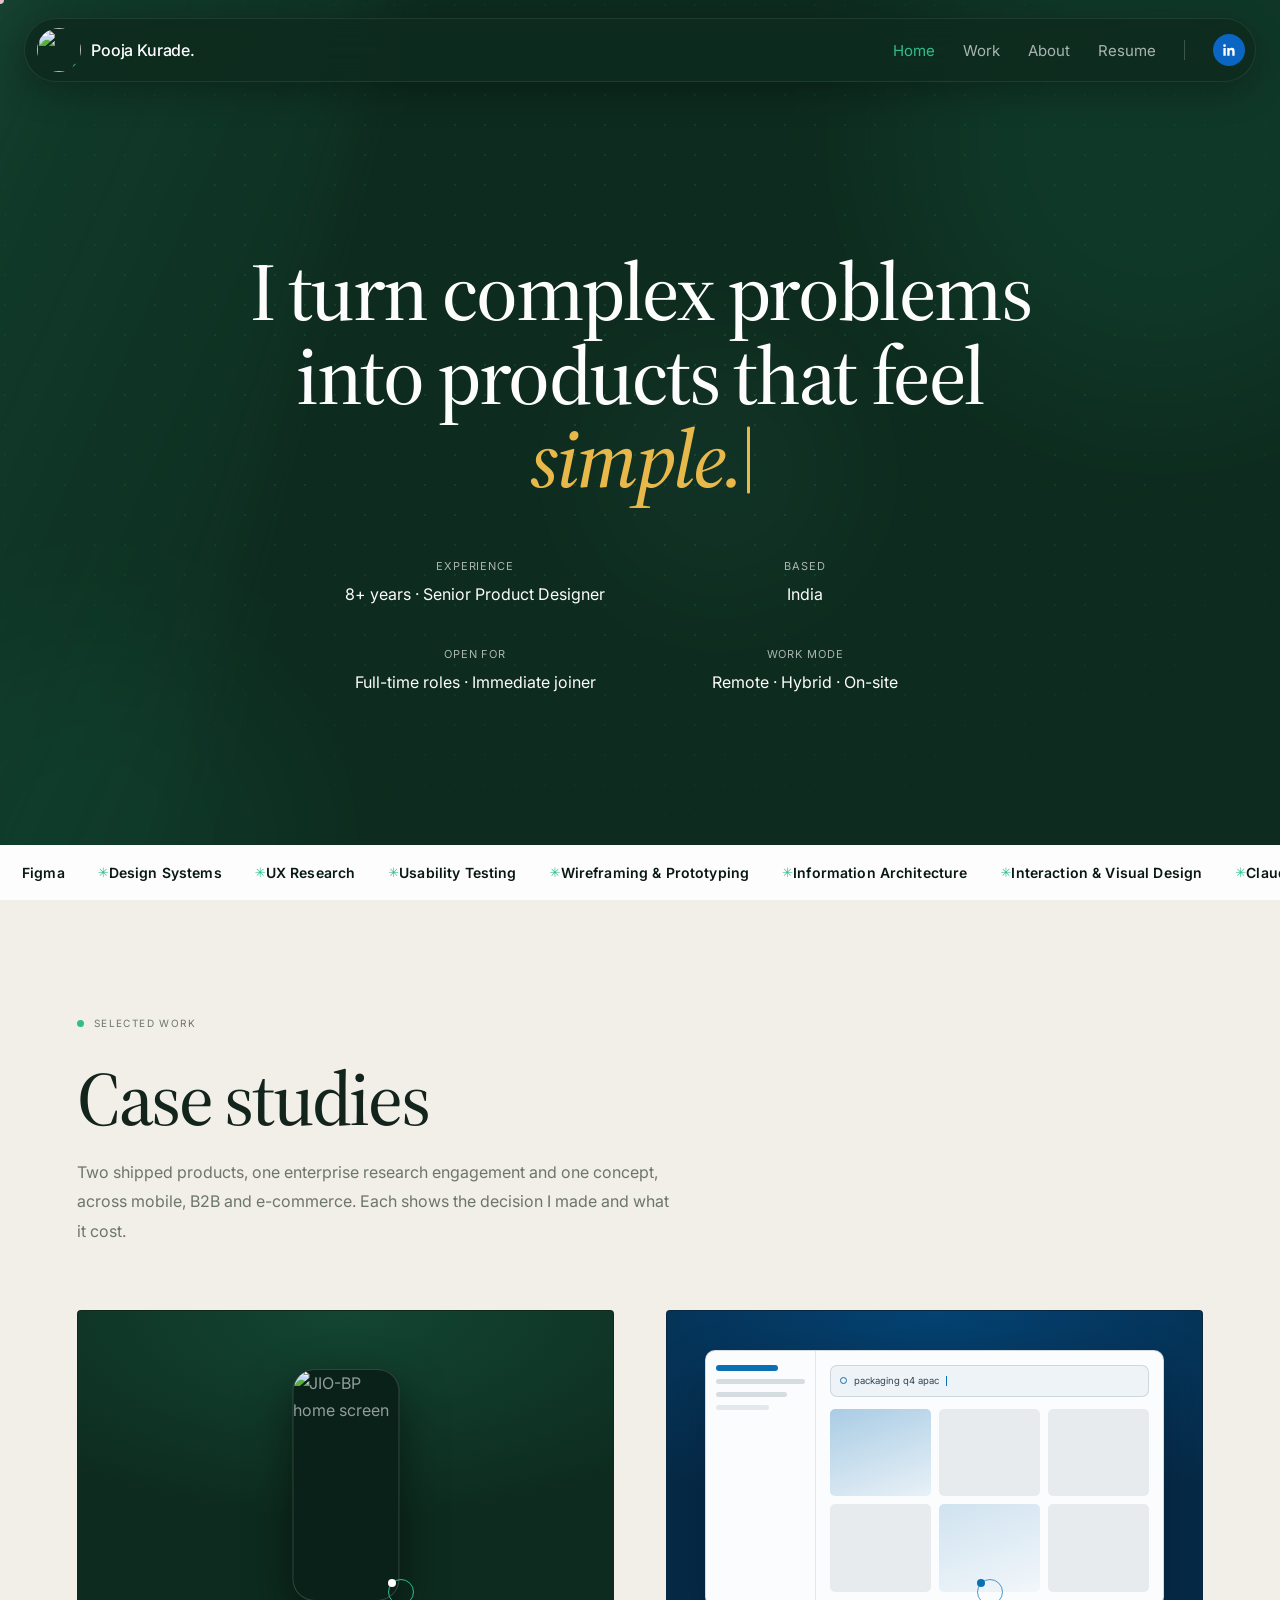
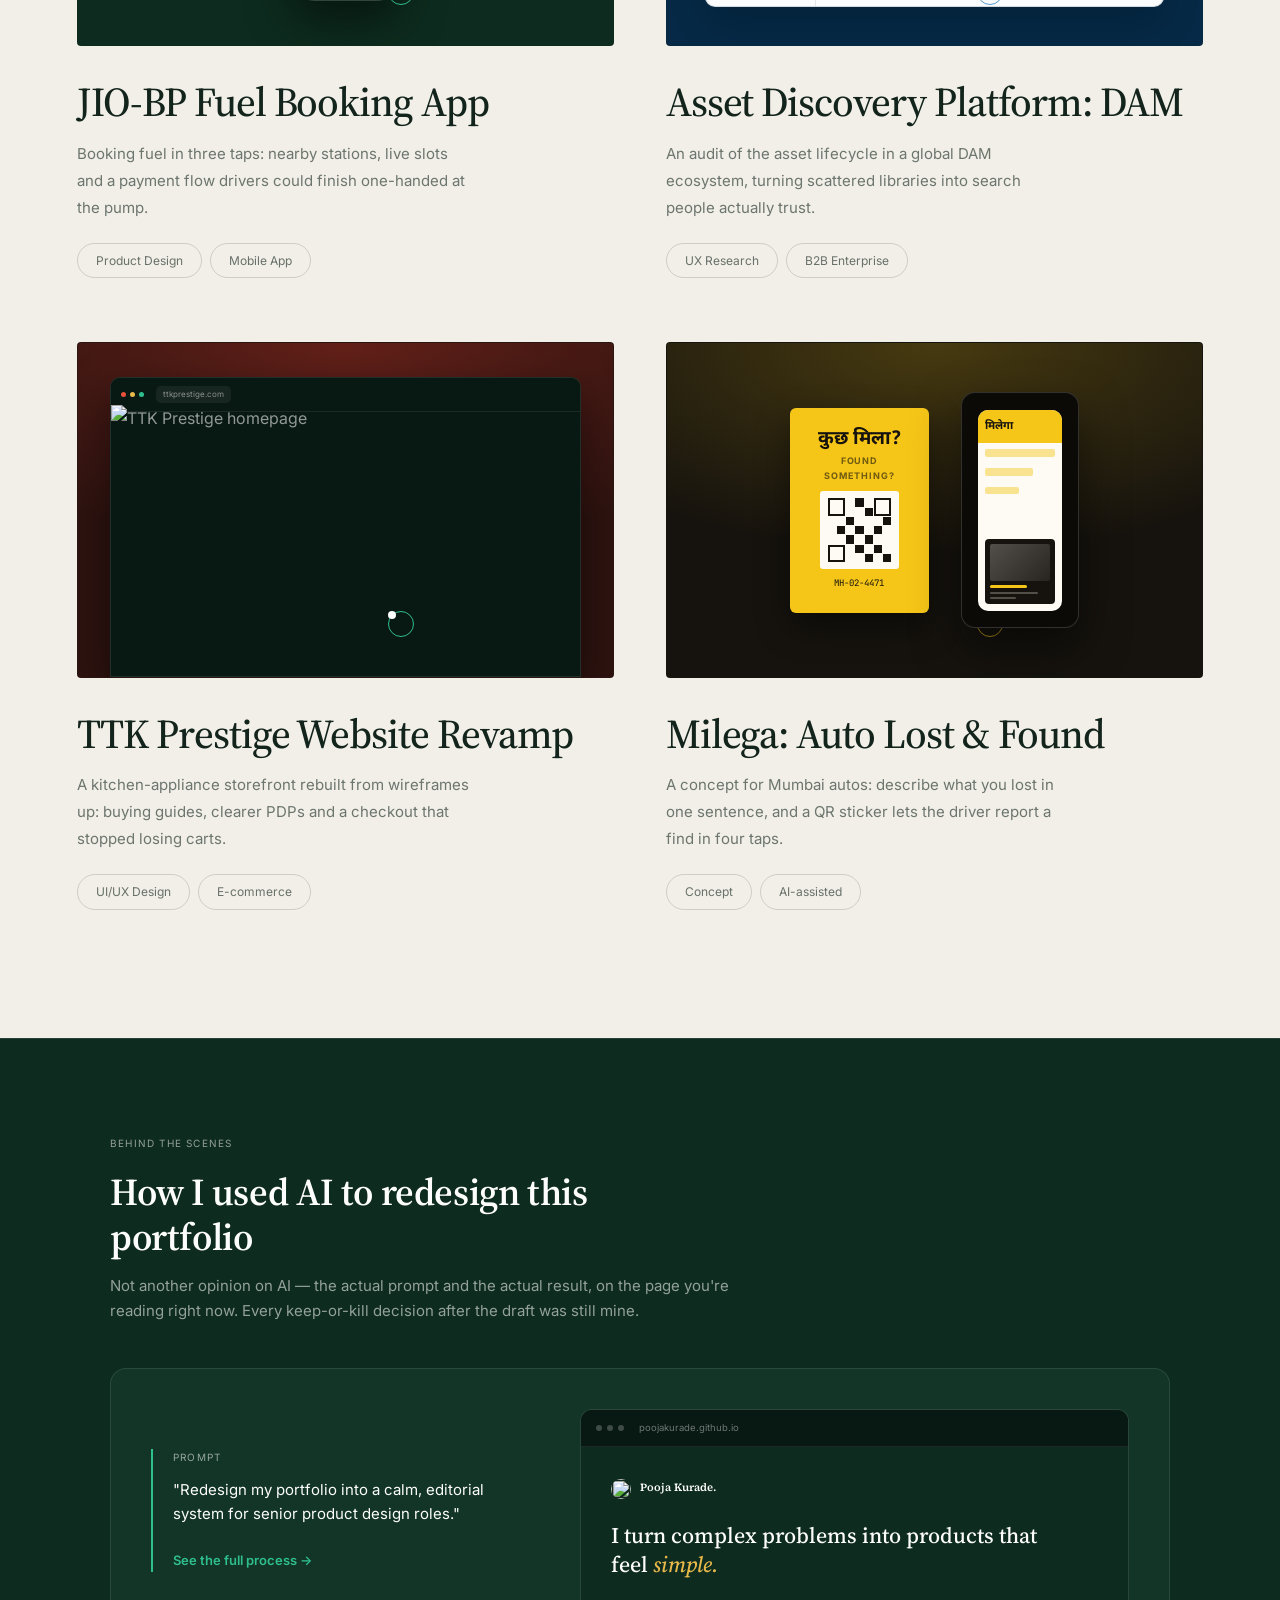
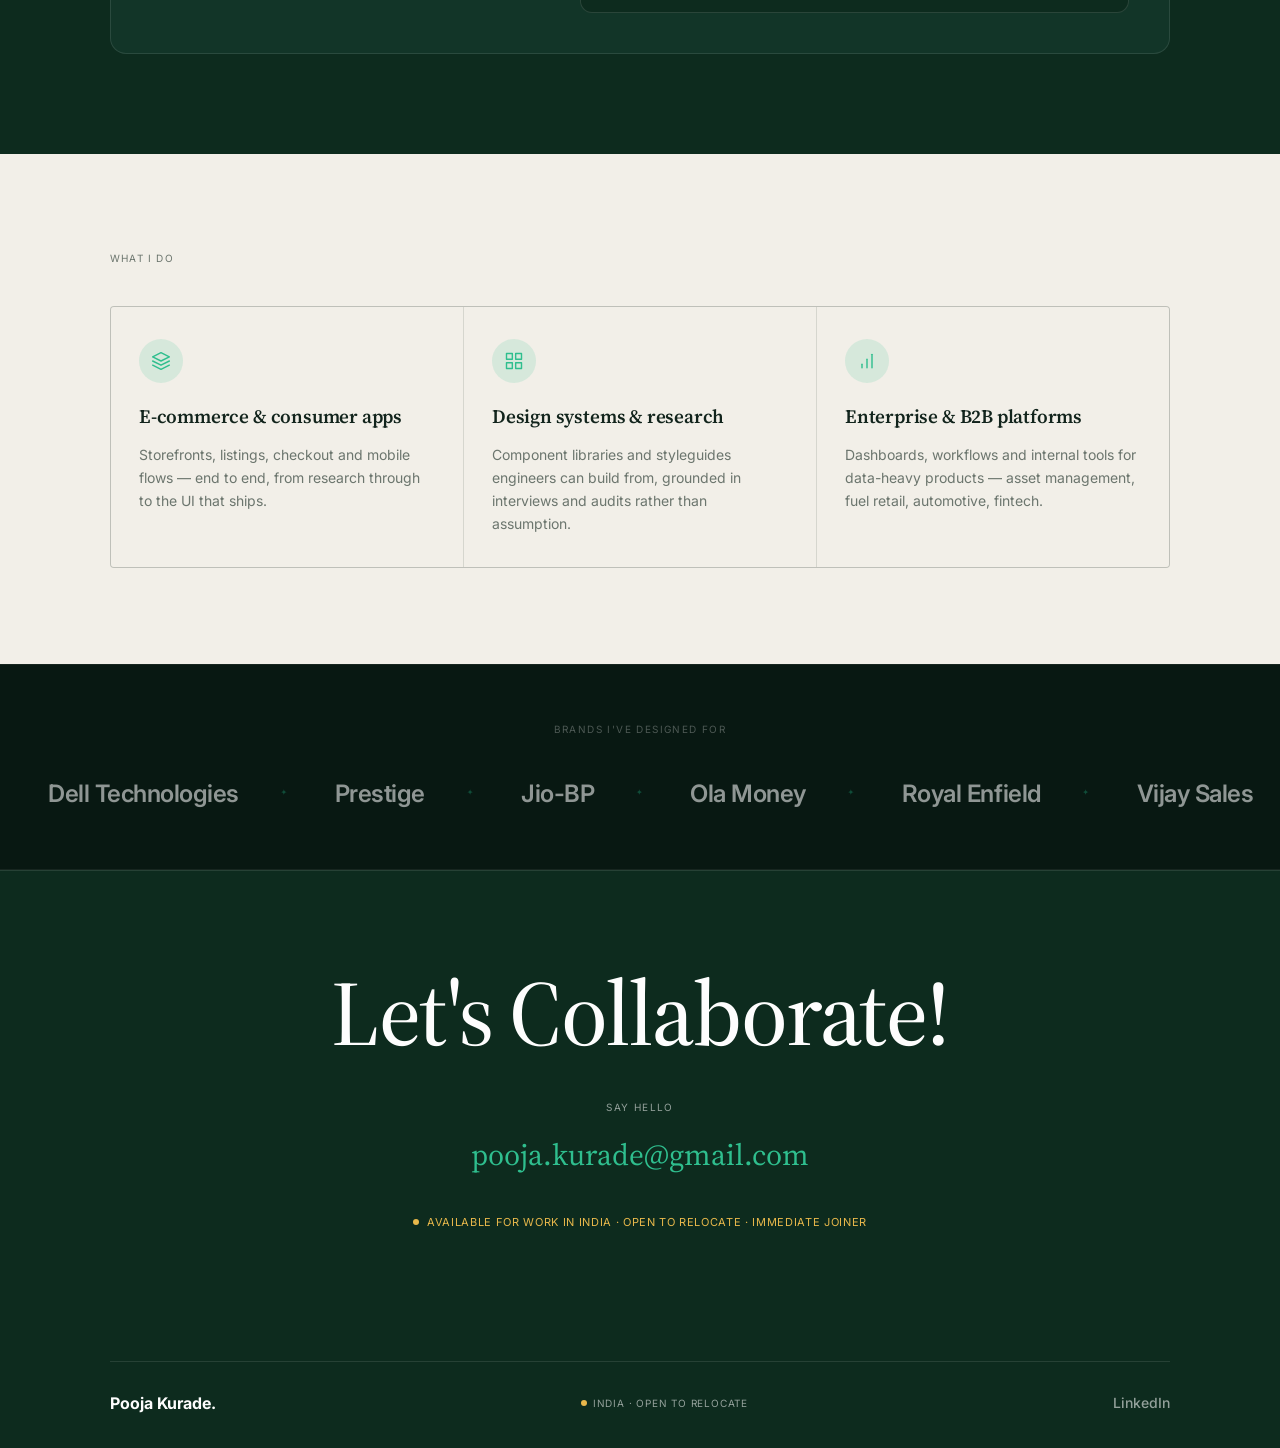
==== commit 657fc9c5: "Highlight the hero's rotating word in the site yellow The .hero-typed rule already set the site yell" ====
--- a/index.html
+++ b/index.html
@@ -952,7 +952,7 @@
         <!-- Headline -->
         <h1 class="hero-headline hero-headline-plain">
           <span id="heroPrefix">I turn complex problems into products that feel</span>
-          <span class="hero-typed-wrap"><span id="heroTyped"></span><span class="hero-cursor"></span></span>
+          <span class="hero-typed-wrap"><span id="heroTyped" class="hero-typed"></span><span class="hero-cursor"></span></span>
         </h1>
 
         <!-- Meta list -->
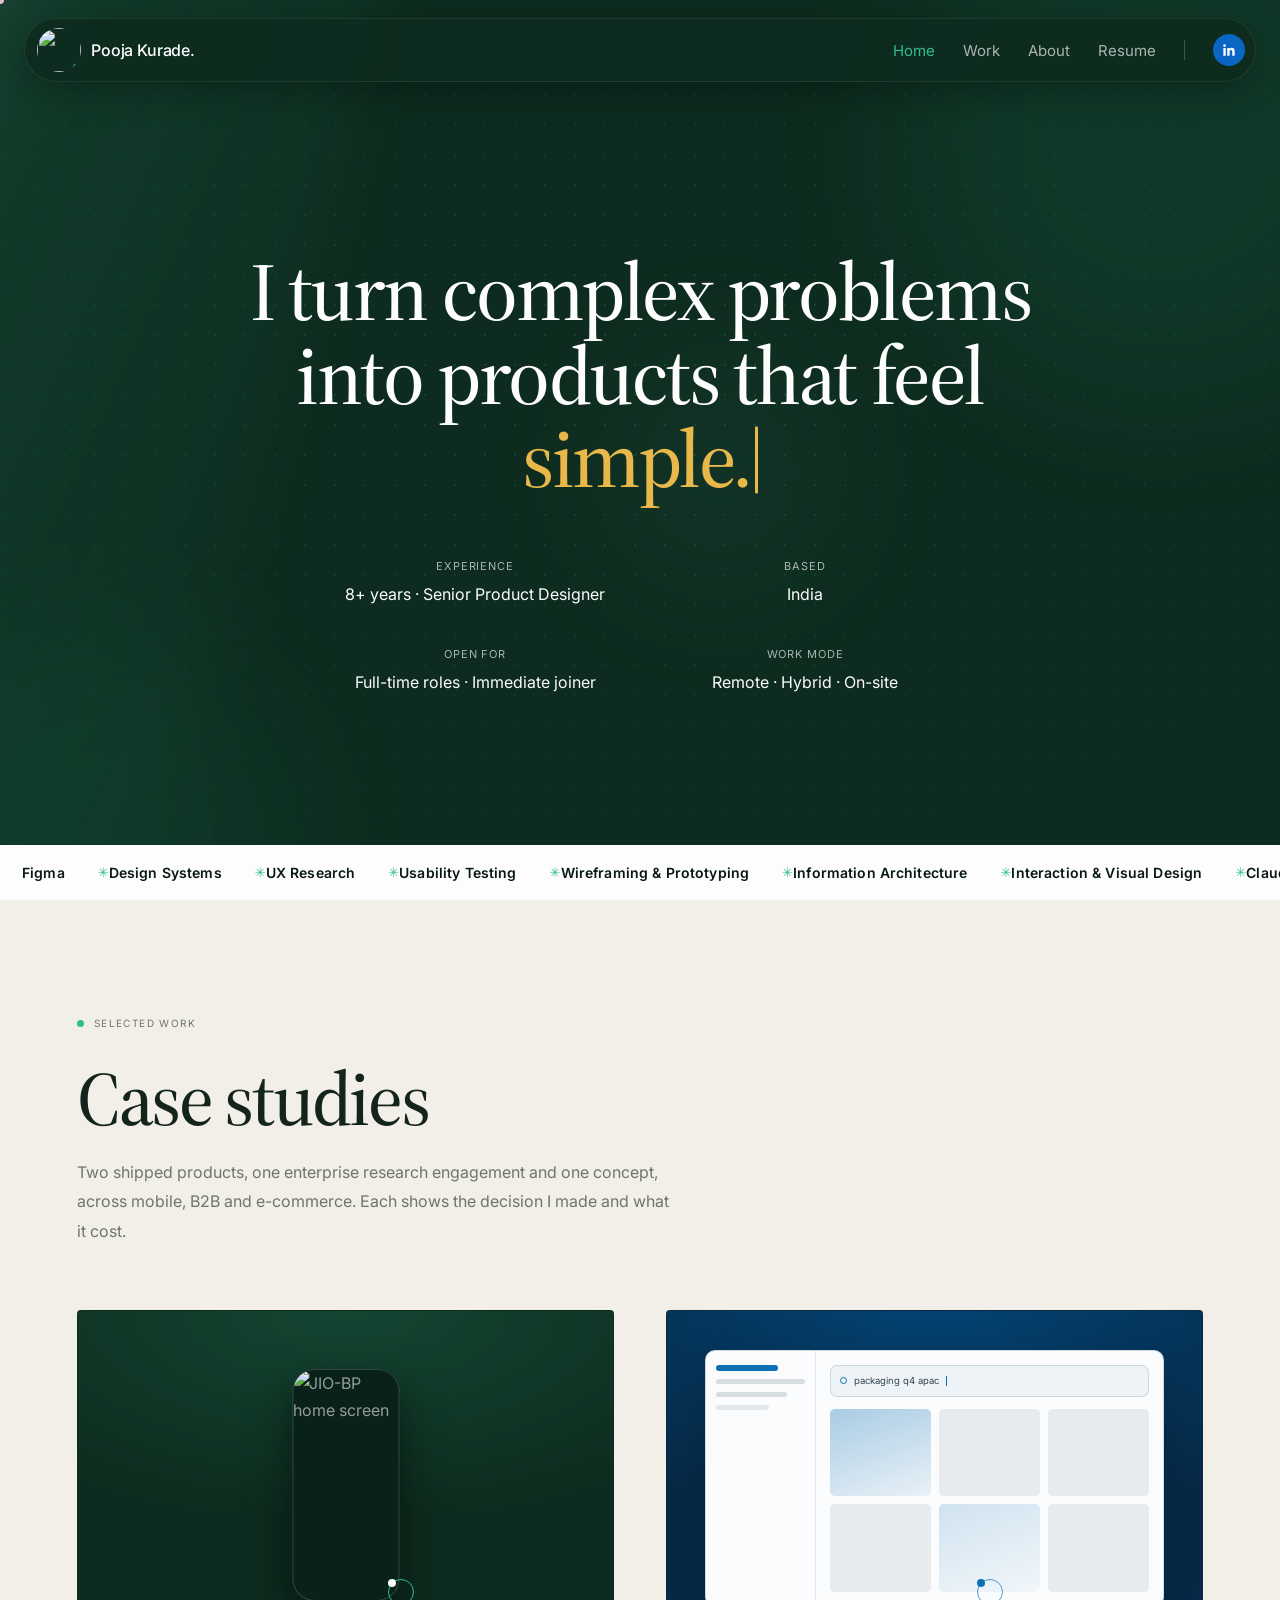
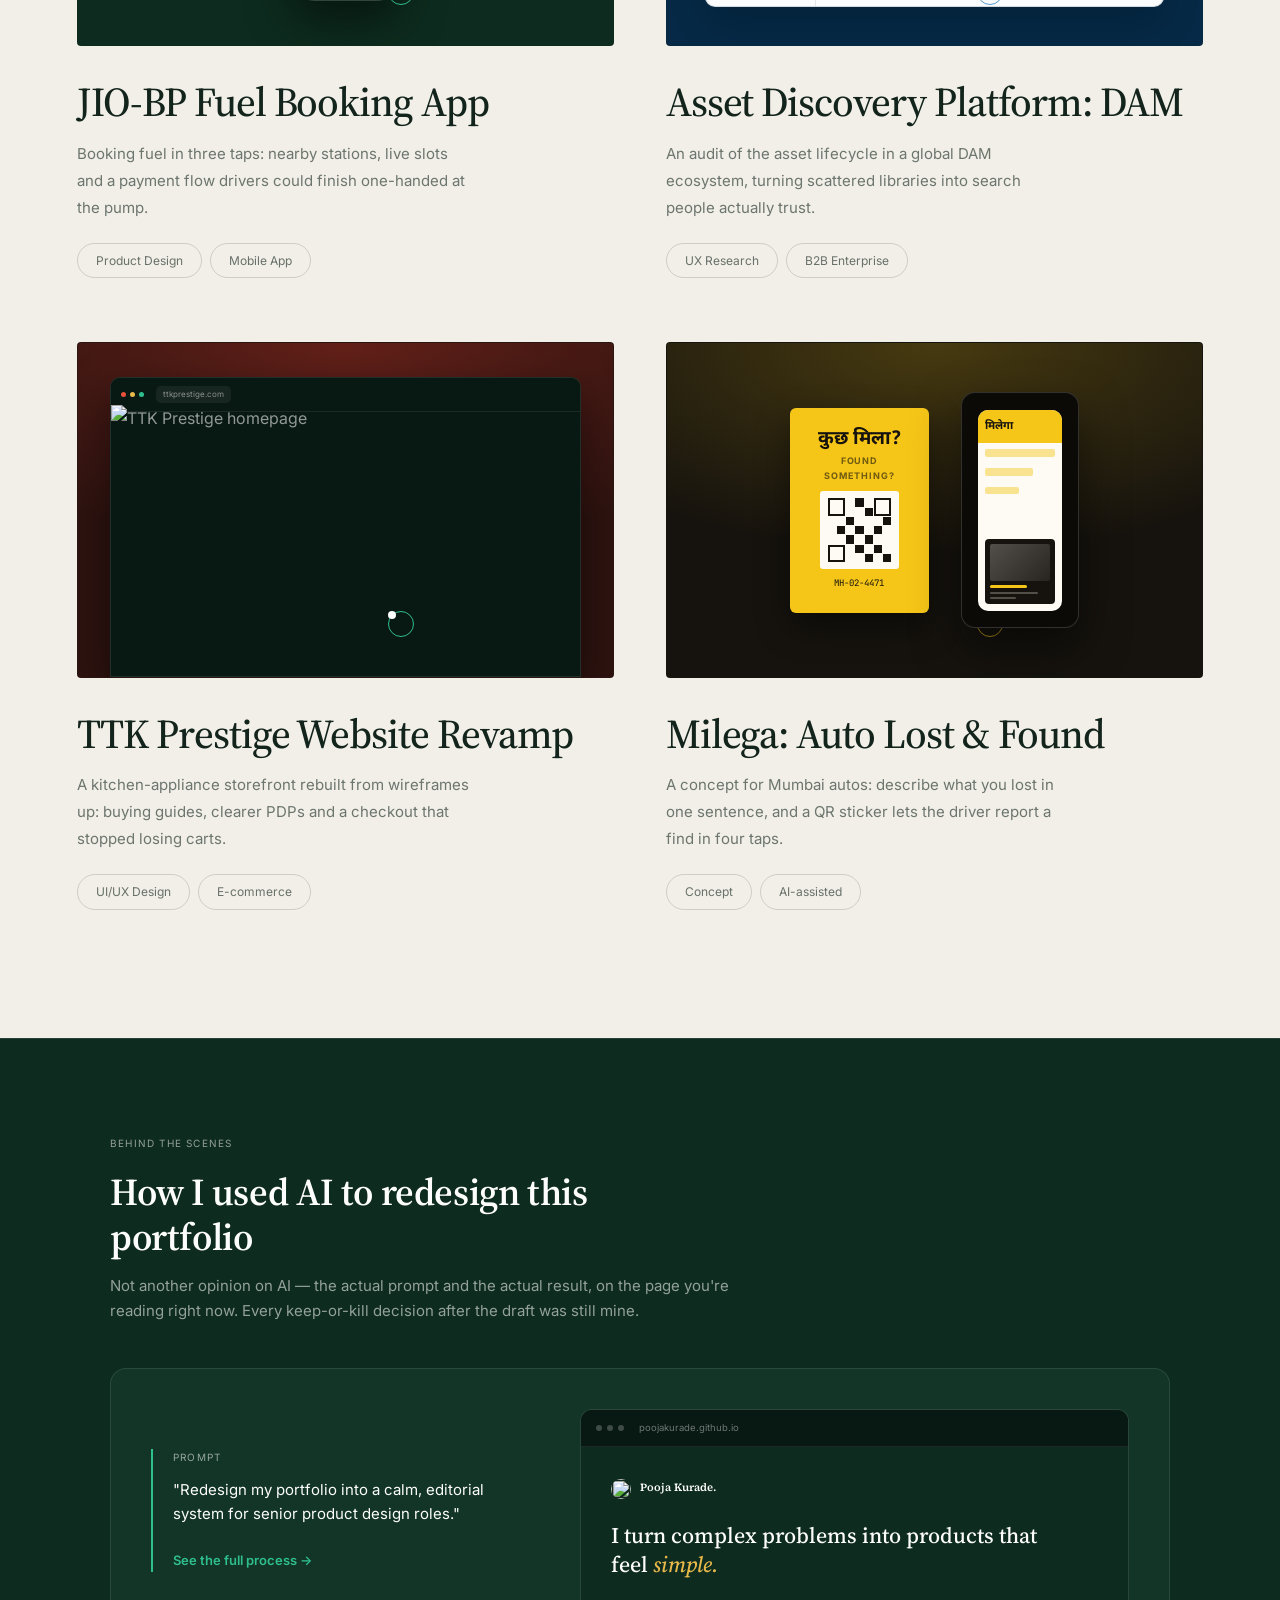
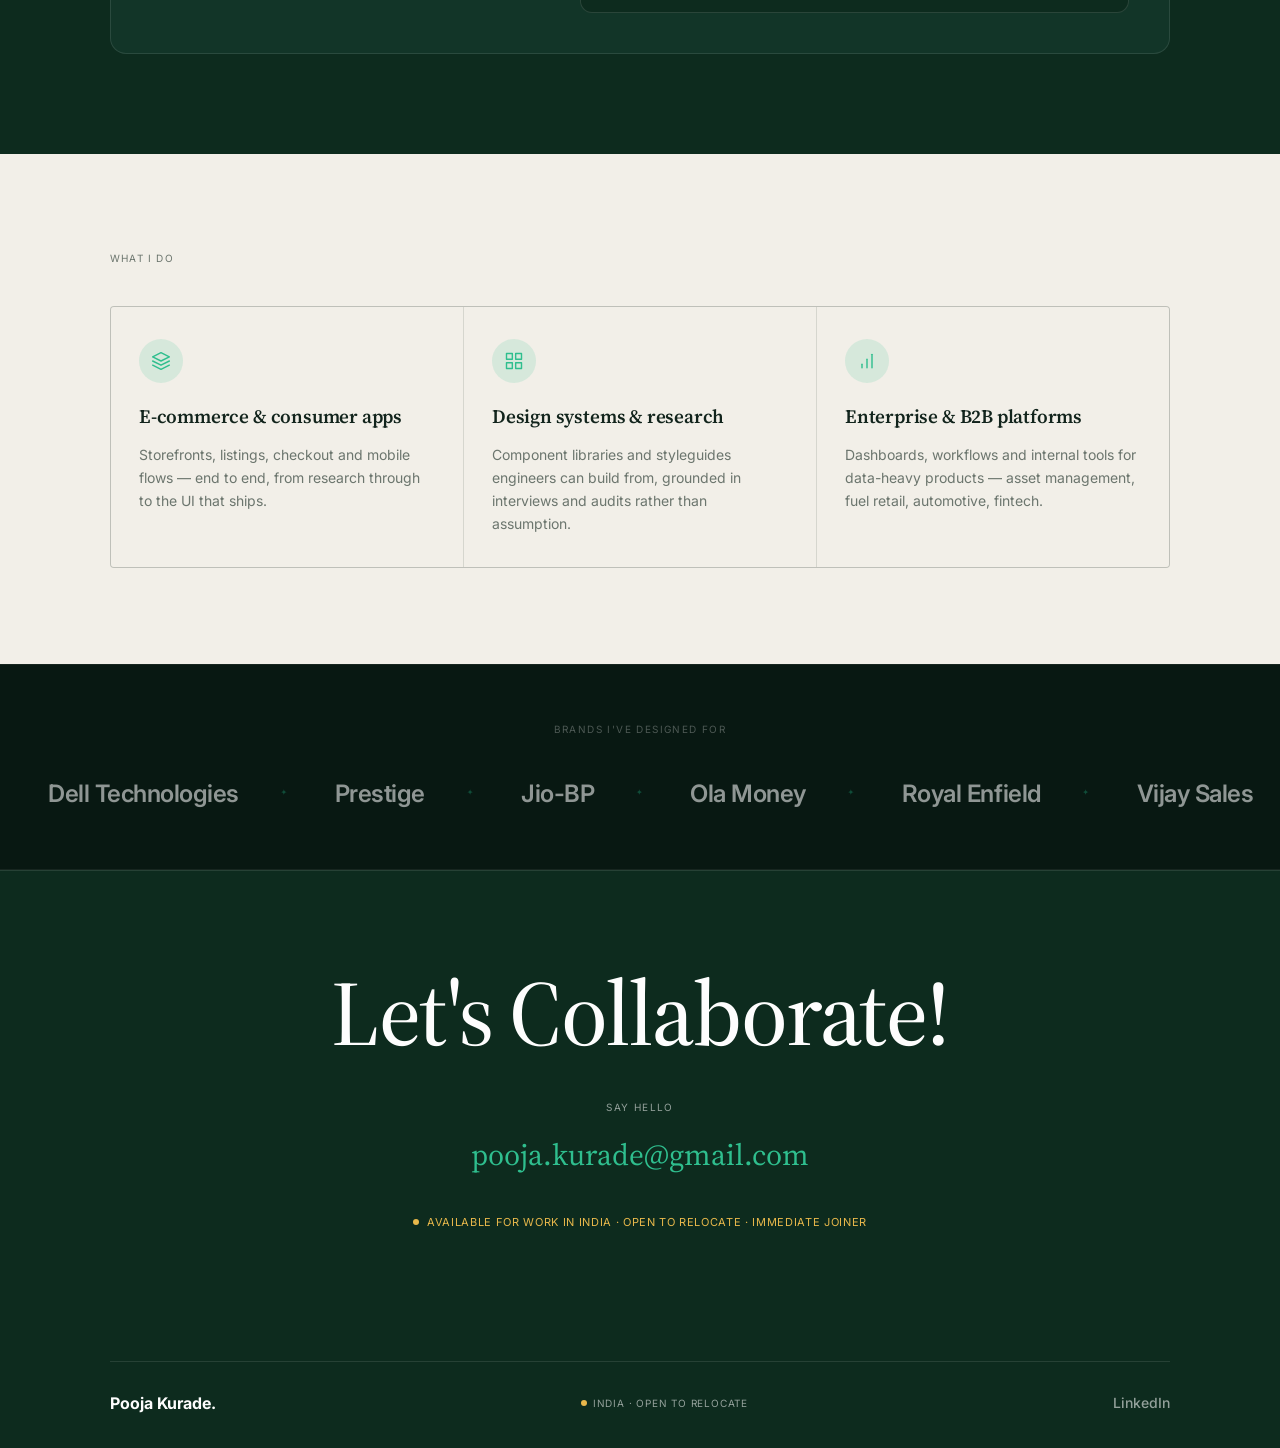
==== commit f373f047: "Keep the hero's rotating word in the headline's own type style Only the colour should change. Drop t" ====
--- a/index.html
+++ b/index.html
@@ -274,7 +274,7 @@
   display: inline-flex; align-items: baseline;
   opacity: 0; animation: up .5s var(--ease) forwards;
 }
-.hero-typed { color: var(--yellow); font-style: italic }
+.hero-typed { color: var(--yellow) }
 .hero-cursor {
   display: inline-block; width: 3px; height: .82em; margin-left: 4px;
   background: var(--yellow); border-radius: 1px;
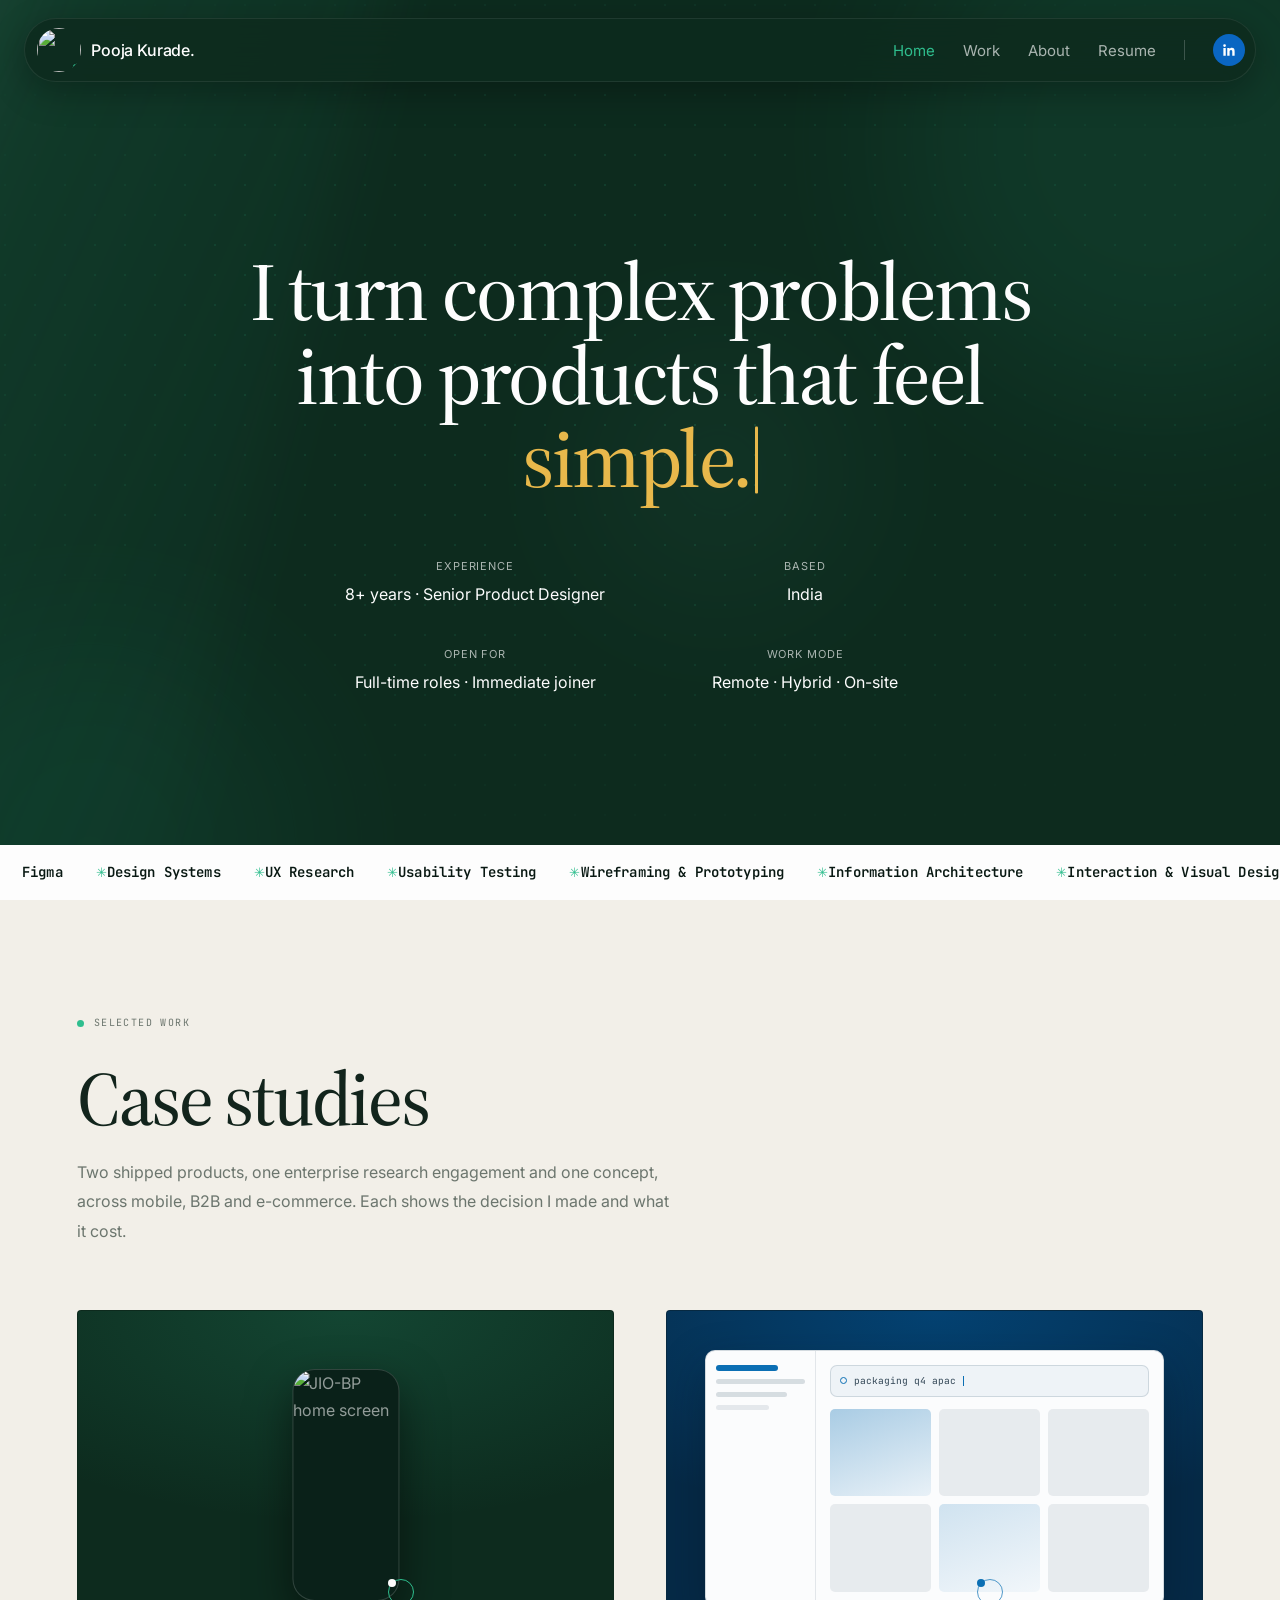
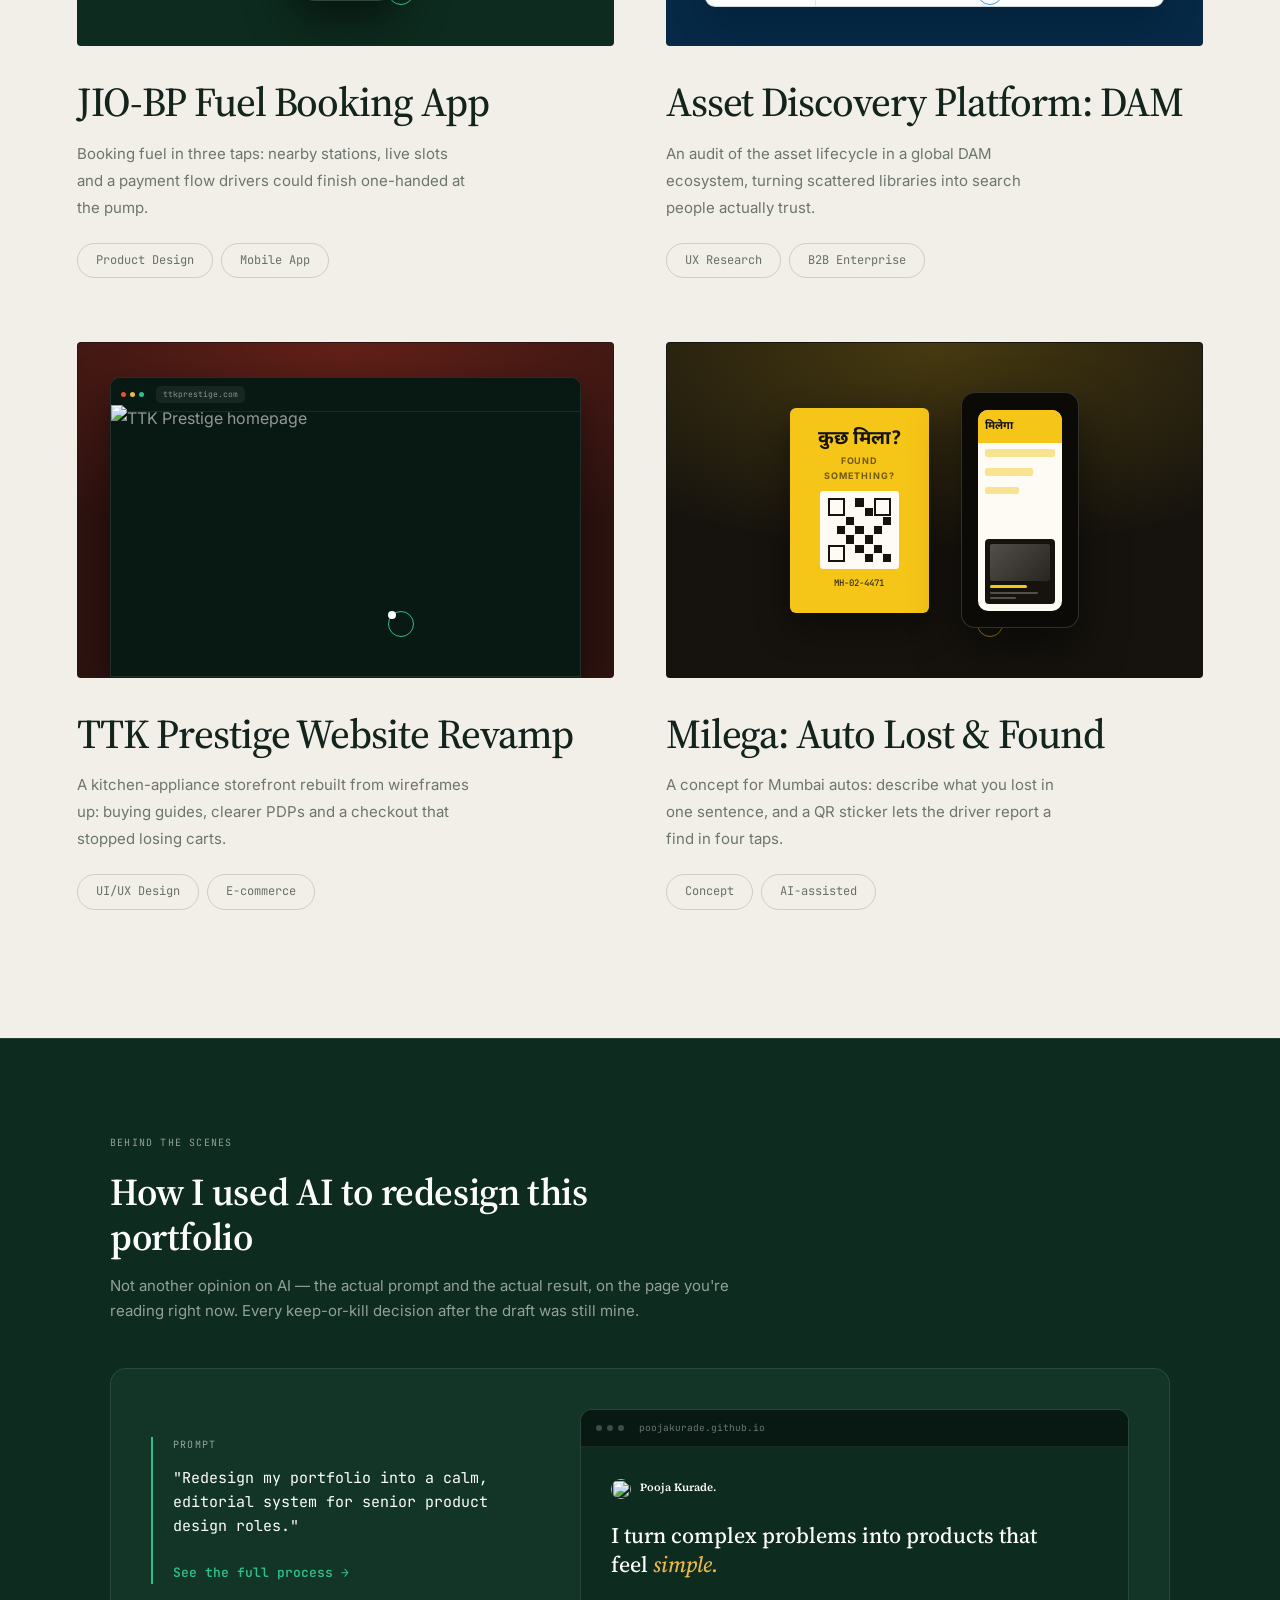
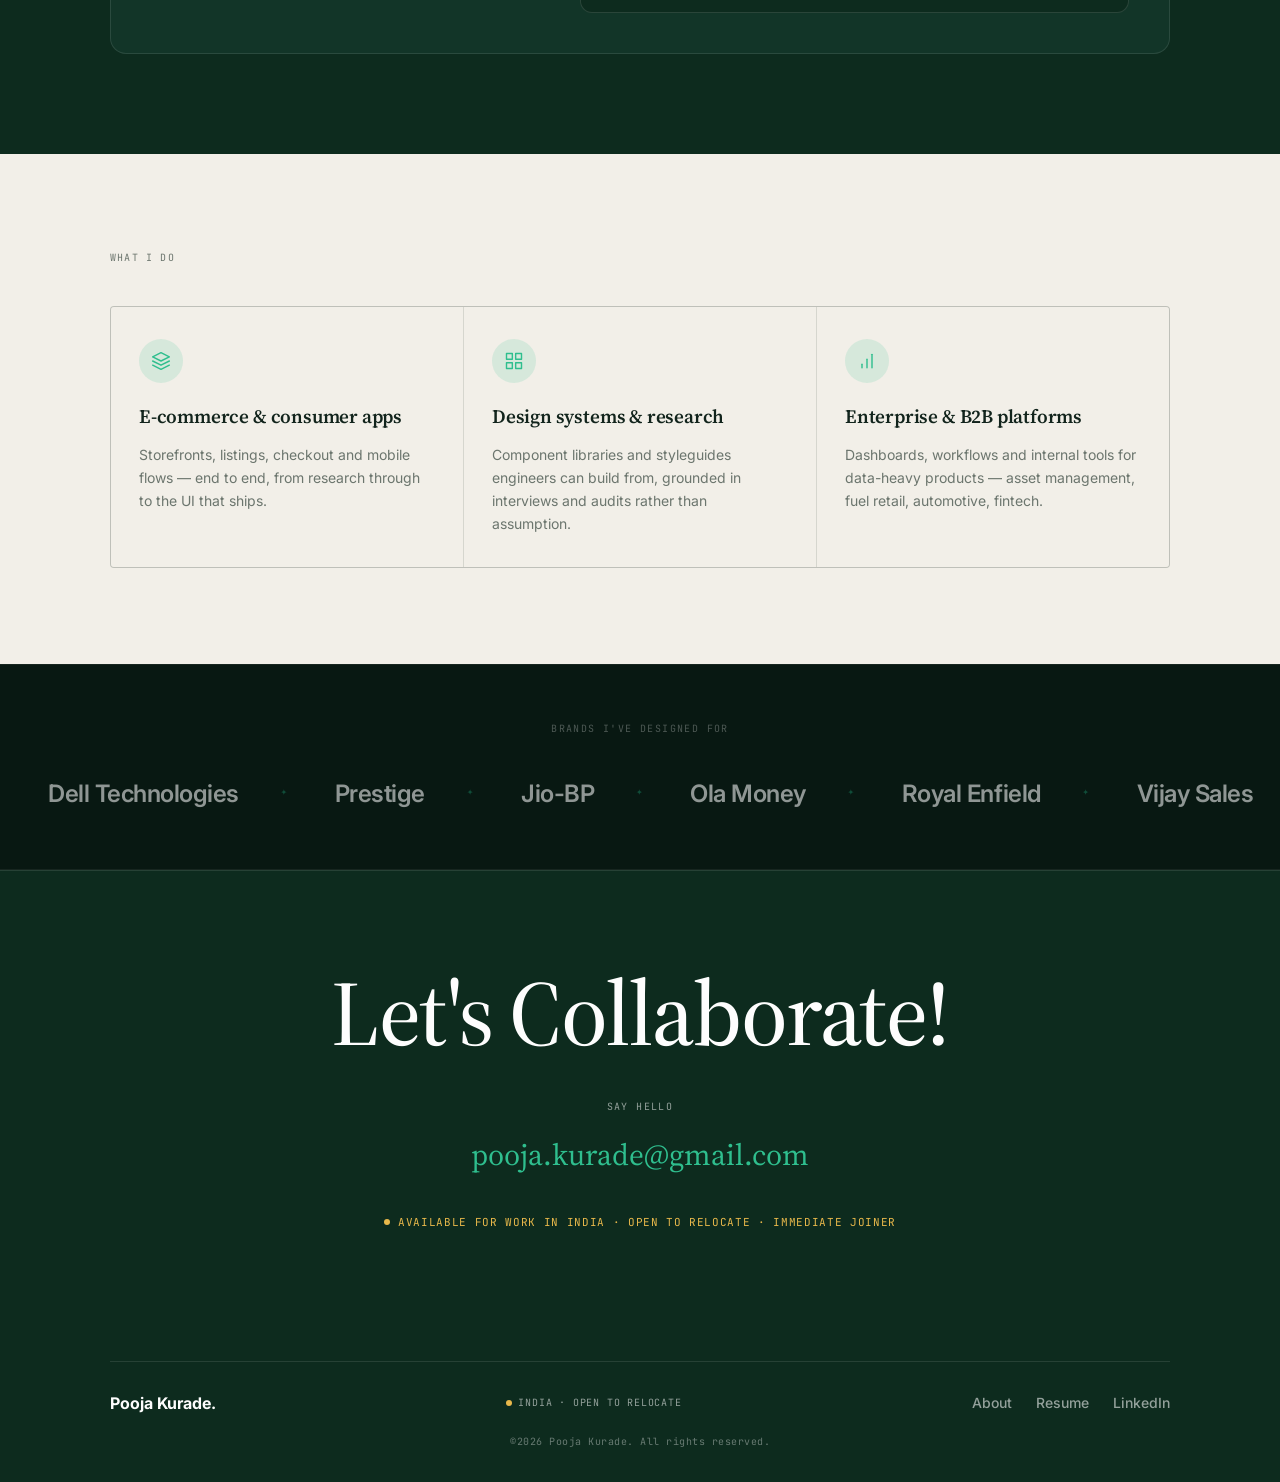
==== commit b7ab4eed: "Make type, colour and chrome consistent across all seven pages - Drop the homepage's custom cursor. " ====
--- a/index.html
+++ b/index.html
@@ -11,7 +11,7 @@
 <link rel="icon" href="images/favicon.ico">
 <link rel="preconnect" href="https://fonts.googleapis.com">
 <link rel="preconnect" href="https://fonts.gstatic.com" crossorigin>
-<link href="https://fonts.googleapis.com/css2?family=Inter:wght@400;500;600;700&family=Source+Serif+4:opsz,wght@8..60,400;8..60,470;8..60,600;8..60,700&family=Noto+Sans+Devanagari:wght@700&family=JetBrains+Mono:wght@400;500&display=swap" rel="stylesheet">
+<link href="https://fonts.googleapis.com/css2?family=Inter:wght@400;500;600;700&family=Source+Serif+4:opsz,wght@8..60,400;8..60,500;8..60,600;8..60,700&family=Noto+Sans+Devanagari:wght@700&family=JetBrains+Mono:wght@400;500&display=swap" rel="stylesheet">
 <style>
 
 /* ── TOKENS ── */
@@ -36,7 +36,7 @@
   --ink-mid:  rgba(18,36,28,.6);
   --border-l: rgba(18,36,28,.12);
   --ff:  'Inter', system-ui, sans-serif;
-  --ff-m: 'Inter', system-ui, sans-serif;
+  --ff-m: 'JetBrains Mono', ui-monospace, monospace;
   --ff-display: 'Source Serif 4', Georgia, serif;
   --pad:  clamp(24px, 6vw, 96px);
   --max-w: 1060px;
@@ -50,34 +50,12 @@
   font-family: var(--ff);
   font-size: 16px; line-height: 1.65;
   color: var(--mid); background: var(--bg);
-  cursor: none; overflow-x: hidden;
+  overflow-x: hidden;
 }
 a { color: inherit; text-decoration: none }
 img { display: block; max-width: 100% }
 
 /* ── CURSOR ── */
-#cur {
-  width: 8px; height: 8px; background: #fff;
-  mix-blend-mode: difference;
-  border-radius: 50%; position: fixed; top: 0; left: 0;
-  pointer-events: none; z-index: 9999;
-  transform: translate(-50%,-50%);
-  display: flex; align-items: center; justify-content: center;
-  transition: width .3s var(--ease), height .3s var(--ease), background .3s var(--ease), border-color .3s var(--ease);
-  will-change: left, top;
-}
-#cur.big { width: 32px; height: 32px; background: transparent; border: 1.5px solid var(--teal); mix-blend-mode: normal }
-#cur.view {
-  width: 88px; height: 88px; background: var(--teal); border: none;
-  mix-blend-mode: normal;
-}
-#cur-label {
-  opacity: 0; font-family: var(--ff-m); font-size: 11px; font-weight: 600;
-  letter-spacing: .04em; color: #06140f; white-space: nowrap;
-  transition: opacity .2s var(--ease) .05s;
-}
-#cur.view #cur-label { opacity: 1 }
-@media(hover:none) { #cur { display: none } body { cursor: auto } }
 
 /* ── NAV ── */
 #nav {
@@ -137,7 +115,7 @@
 .nav-icon-btn svg { width: 16px; height: 16px }
 .hamburger {
   display: none; flex-direction: column; gap: 5px;
-  background: none; border: none; cursor: none; padding: 4px;
+  background: none; border: none; padding: 4px;
 }
 .hamburger span { display: block; width: 20px; height: 1.5px; background: rgba(255,255,255,.7); border-radius: 2px }
 #mob {
@@ -148,7 +126,7 @@
 #mob.open { display: flex }
 #mob a { font-size: 40px; font-weight: 700; color: var(--white); transition: color .2s }
 #mob a:hover { color: var(--teal) }
-.mob-x { position: absolute; top: 18px; right: var(--pad); font-size: 22px; background: none; border: none; cursor: none; color: var(--white) }
+.mob-x { position: absolute; top: 18px; right: var(--pad); font-size: 22px; background: none; border: none; color: var(--white) }
 
 /* ── HERO ── */
 .hero {
@@ -199,21 +177,10 @@
 @media (min-width: 768px) {
   .hero-headline-plain { max-width: 100% }
 }
-.hero-lead { display: inline; font-weight: 300 }
 .hero-desc {
   display: inline;
   font-family: var(--ff-display);
   font-weight: 400; color: #fdfdfd;
-}
-.hero-hl {
-  font-style: italic; font-weight: 300;
-  white-space: nowrap;
-  color: var(--yellow);
-  text-decoration: underline;
-  text-decoration-color: var(--yellow);
-  text-underline-offset: .18em;
-  text-decoration-thickness: 1.5px;
-  padding-right: .12em; margin-right: -.12em;
 }
 .hero-chip {
   display: inline-flex; align-items: center;
@@ -424,8 +391,7 @@
 .proj-link {
   position: relative; z-index: 1;
   display: flex; align-items: baseline; justify-content: space-between; gap: 24px;
-  padding: 30px 4px;
-  cursor: none; transition: padding .3s var(--ease);
+  padding: 30px 4px; transition: padding .3s var(--ease);
 }
 .proj-item:hover .proj-link { padding-left: 14px }
 
@@ -547,7 +513,6 @@
   object-fit: cover; object-position: center 12%;
   display: block;
 }
-
 
 /* Content column */
 .profile-content {
@@ -595,10 +560,9 @@
   font-family: var(--ff-display);
   font-size: 14px; font-weight: 600; color: var(--dark);
   background: var(--teal); padding: 12px 28px; border-radius: 999px;
-  transition: background .2s, transform .2s; cursor: none; width: fit-content;
+  transition: background .2s, transform .2s; width: fit-content;
 }
 .profile-cta:hover { background: var(--teal); transform: translateY(-2px) }
-
 
 /* ── BRANDS MARQUEE ── */
 #brands {
@@ -667,6 +631,7 @@
 
 /* ── FOOTER ── */
 footer { padding: 32px var(--pad) }
+.ft-copy { font-family: var(--ff-m); font-size: 10px; letter-spacing: .05em; color: var(--mid-dim); text-align: center; margin-top: 18px }
 .ft {
   max-width: var(--max-w); margin: 0 auto;
   display: flex; align-items: center; justify-content: space-between;
@@ -710,7 +675,6 @@
   .hero-foot { flex-direction: column; align-items: flex-start }
   .stat-n { font-size: 36px }
 }
-
 
 /* ── SELECTED WORK: pinned horizontal rail ── */
 #work { padding:0 !important; background:var(--paper) !important; position:relative }
@@ -726,7 +690,7 @@
 .wr-rail { overflow:visible }
 .wr-track { display:grid; grid-template-columns:repeat(2,minmax(0,1fr)); gap:clamp(40px,5vw,72px) clamp(28px,4vw,56px); width:auto; padding:0; transform:none !important }
 @media (max-width:820px){ .wr-track { grid-template-columns:1fr } }
-.wr-card { display:block; width:auto; color:inherit; cursor:none }
+.wr-card { display:block; width:auto; color:inherit }
 @media (max-height:760px){
   .wr-title { font-size:clamp(22px,2.4vw,30px); margin:22px 0 10px }
   .wr-desc { font-size:14px; line-height:1.65; margin-bottom:16px }
@@ -880,7 +844,7 @@
   gap: clamp(28px,4vw,48px); align-items: center;
   background: var(--bg-raise); border: 1px solid var(--border); border-radius: 16px;
   padding: clamp(28px,4vw,40px);
-  text-decoration: none; cursor: none;
+  text-decoration: none;
   transition: border-color .25s var(--ease), transform .25s var(--ease), box-shadow .25s var(--ease);
 }
 .bts-simple:hover { border-color: var(--teal); transform: translateY(-3px); box-shadow: 0 16px 40px rgba(0,0,0,.28); }
@@ -909,8 +873,6 @@
 <link rel="stylesheet" href="interactions.css">
 </head>
 <body>
-
-<div id="cur"><span id="cur-label"></span></div>
 
 <!-- MOBILE OVERLAY -->
 <div id="mob">
@@ -1210,32 +1172,15 @@
     <span class="ft-logo">Pooja Kurade.</span>
     <span class="ft-loc"><span class="nav-dot"></span>India · Open to relocate</span>
     <div class="ft-links">
-      <a href="https://www.linkedin.com/in/poojakurade/" target="_blank">LinkedIn</a>
+      <a href="about.html">About</a>
+      <a href="Resume_Pooja_Kurade.pdf" target="_blank" rel="noopener">Resume</a>
+      <a href="https://www.linkedin.com/in/poojakurade/" target="_blank" rel="noopener">LinkedIn</a>
     </div>
   </div>
+  <div class="ft-copy">©2026 Pooja Kurade. All rights reserved.</div>
 </footer>
 
 <script>
-// Cursor
-const cur = document.getElementById('cur');
-const curLabel = document.getElementById('cur-label');
-let cx = 0, cy = 0, tx = 0, ty = 0;
-document.addEventListener('mousemove', e => { tx = e.clientX; ty = e.clientY });
-document.querySelectorAll('a, button').forEach(el => {
-  if (el.classList.contains('proj-link') || el.classList.contains('wr-card')) return;
-  el.addEventListener('mouseenter', () => cur.classList.add('big'));
-  el.addEventListener('mouseleave', () => cur.classList.remove('big'));
-});
-document.querySelectorAll('.proj-link, .wr-card').forEach(el => {
-  el.addEventListener('mouseenter', () => { cur.classList.add('view'); curLabel.textContent = 'View'; });
-  el.addEventListener('mouseleave', () => { cur.classList.remove('view'); curLabel.textContent = ''; });
-});
-(function loop() {
-  cx += (tx - cx) * .14; cy += (ty - cy) * .14;
-  cur.style.left = cx + 'px'; cur.style.top = cy + 'px';
-  requestAnimationFrame(loop);
-})();
-
 // Mobile nav
 const ham = document.getElementById('ham'), mob = document.getElementById('mob'), mobX = document.getElementById('mobX');
 function oM() { mob.classList.add('open') }
@@ -1247,7 +1192,6 @@
   entries.forEach(e => { if (e.isIntersecting) { e.target.classList.add('in'); obs.unobserve(e.target) } });
 }, { threshold: 0.06 });
 document.querySelectorAll('.rv').forEach(el => obs.observe(el));
-
 
 // Work rail: vertical scroll drives the pinned cards sideways, eased
 (function(){
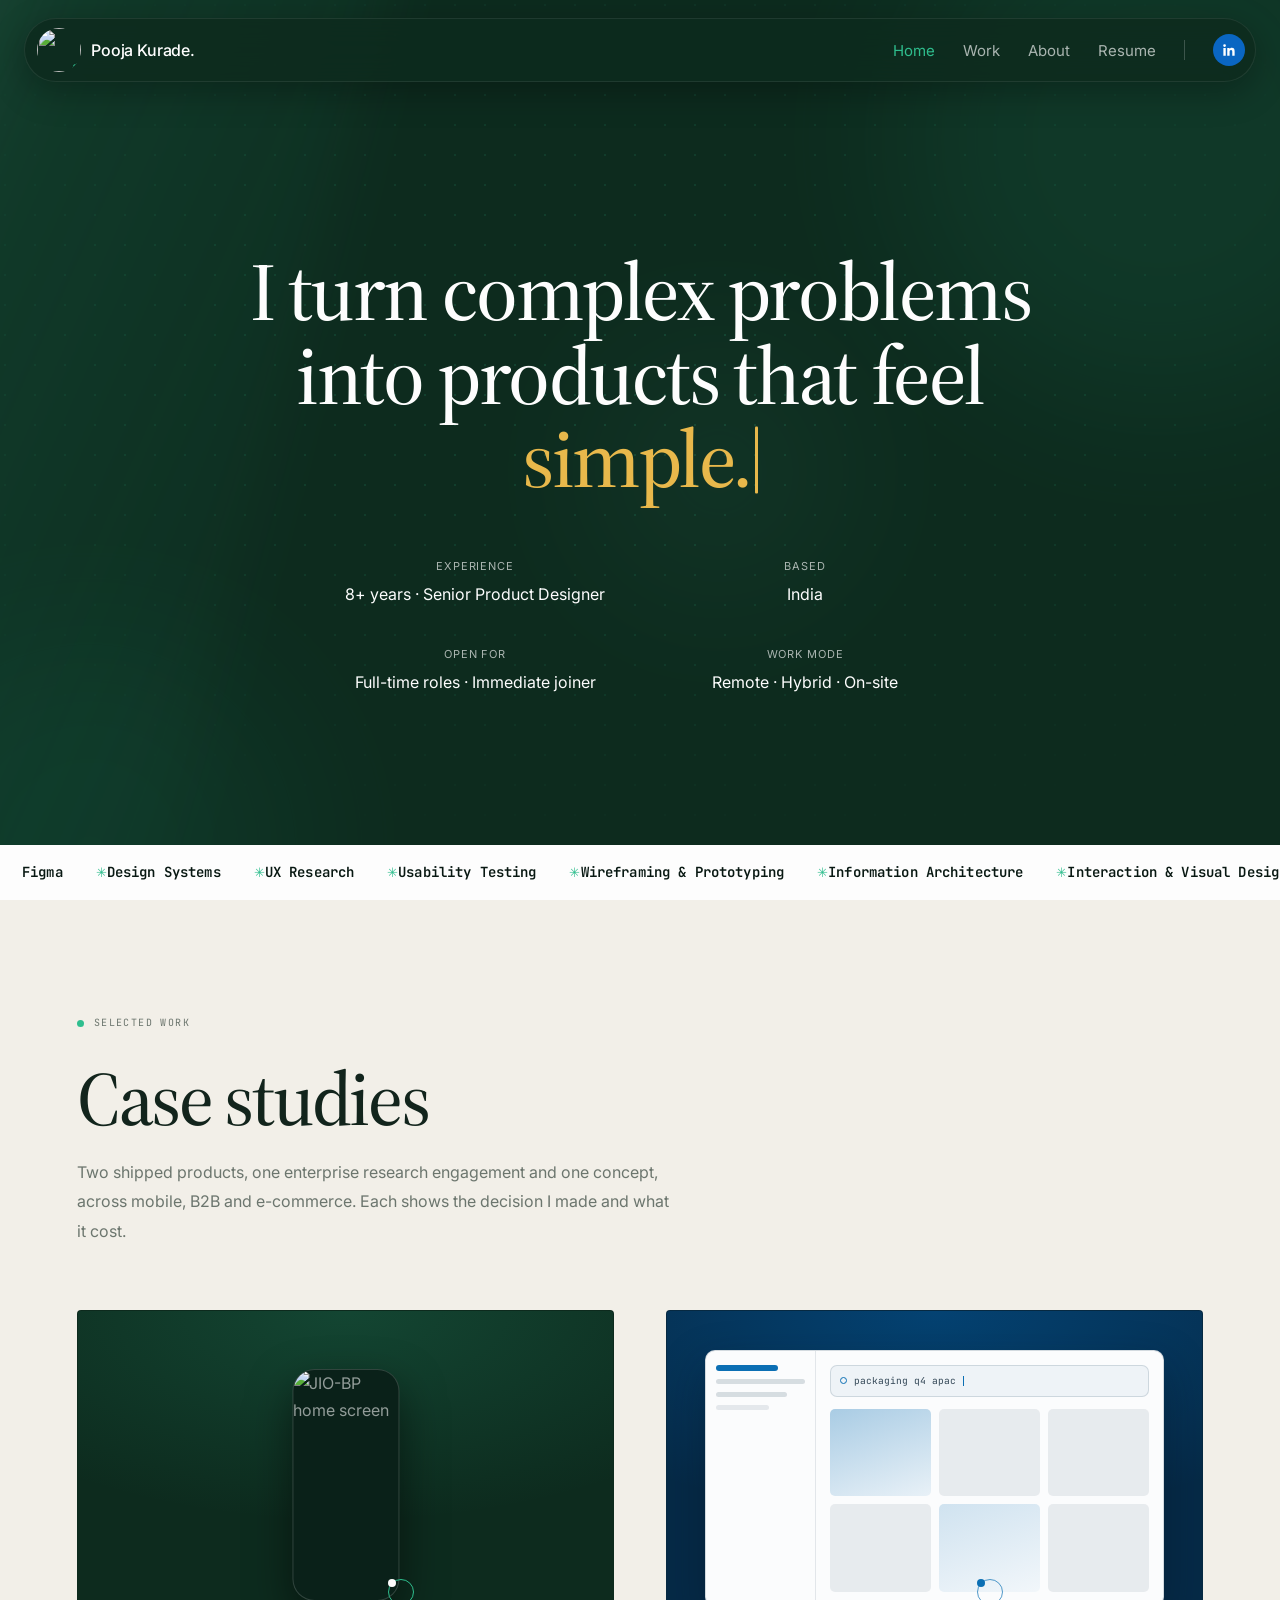
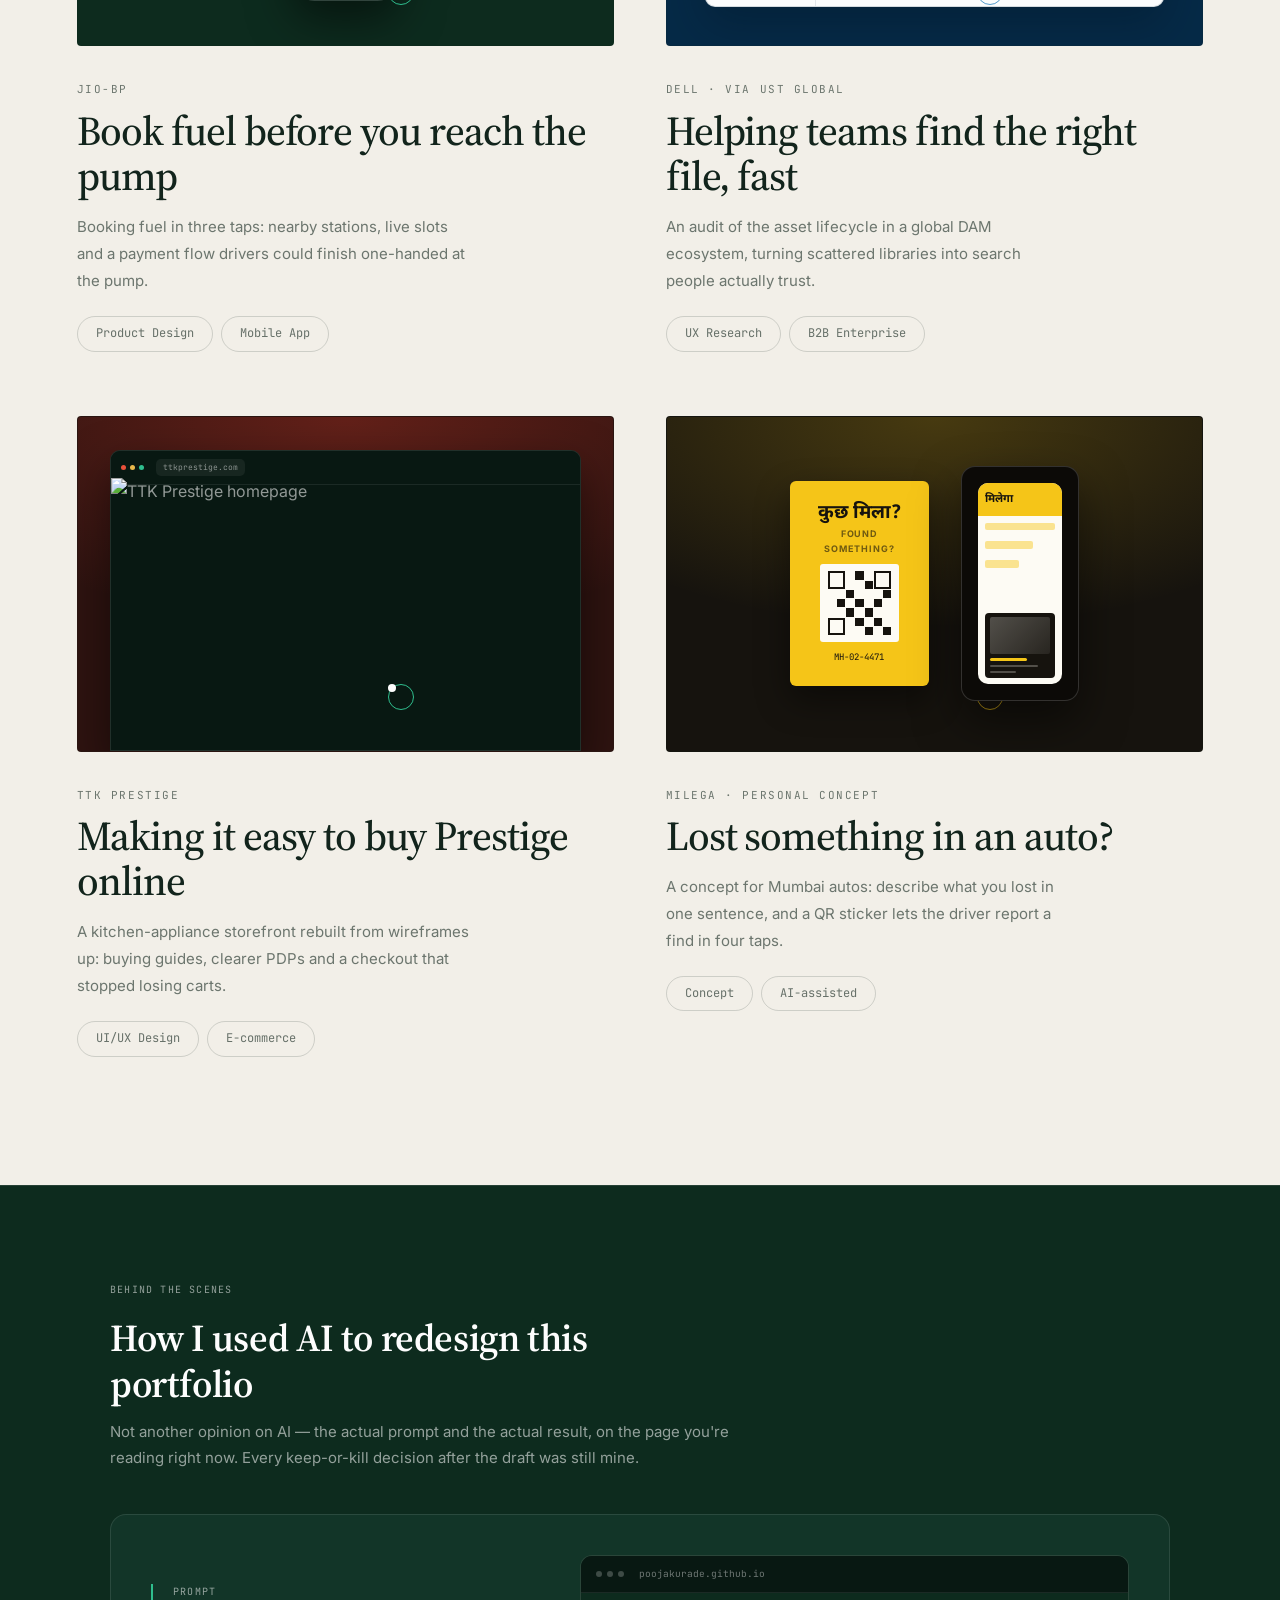
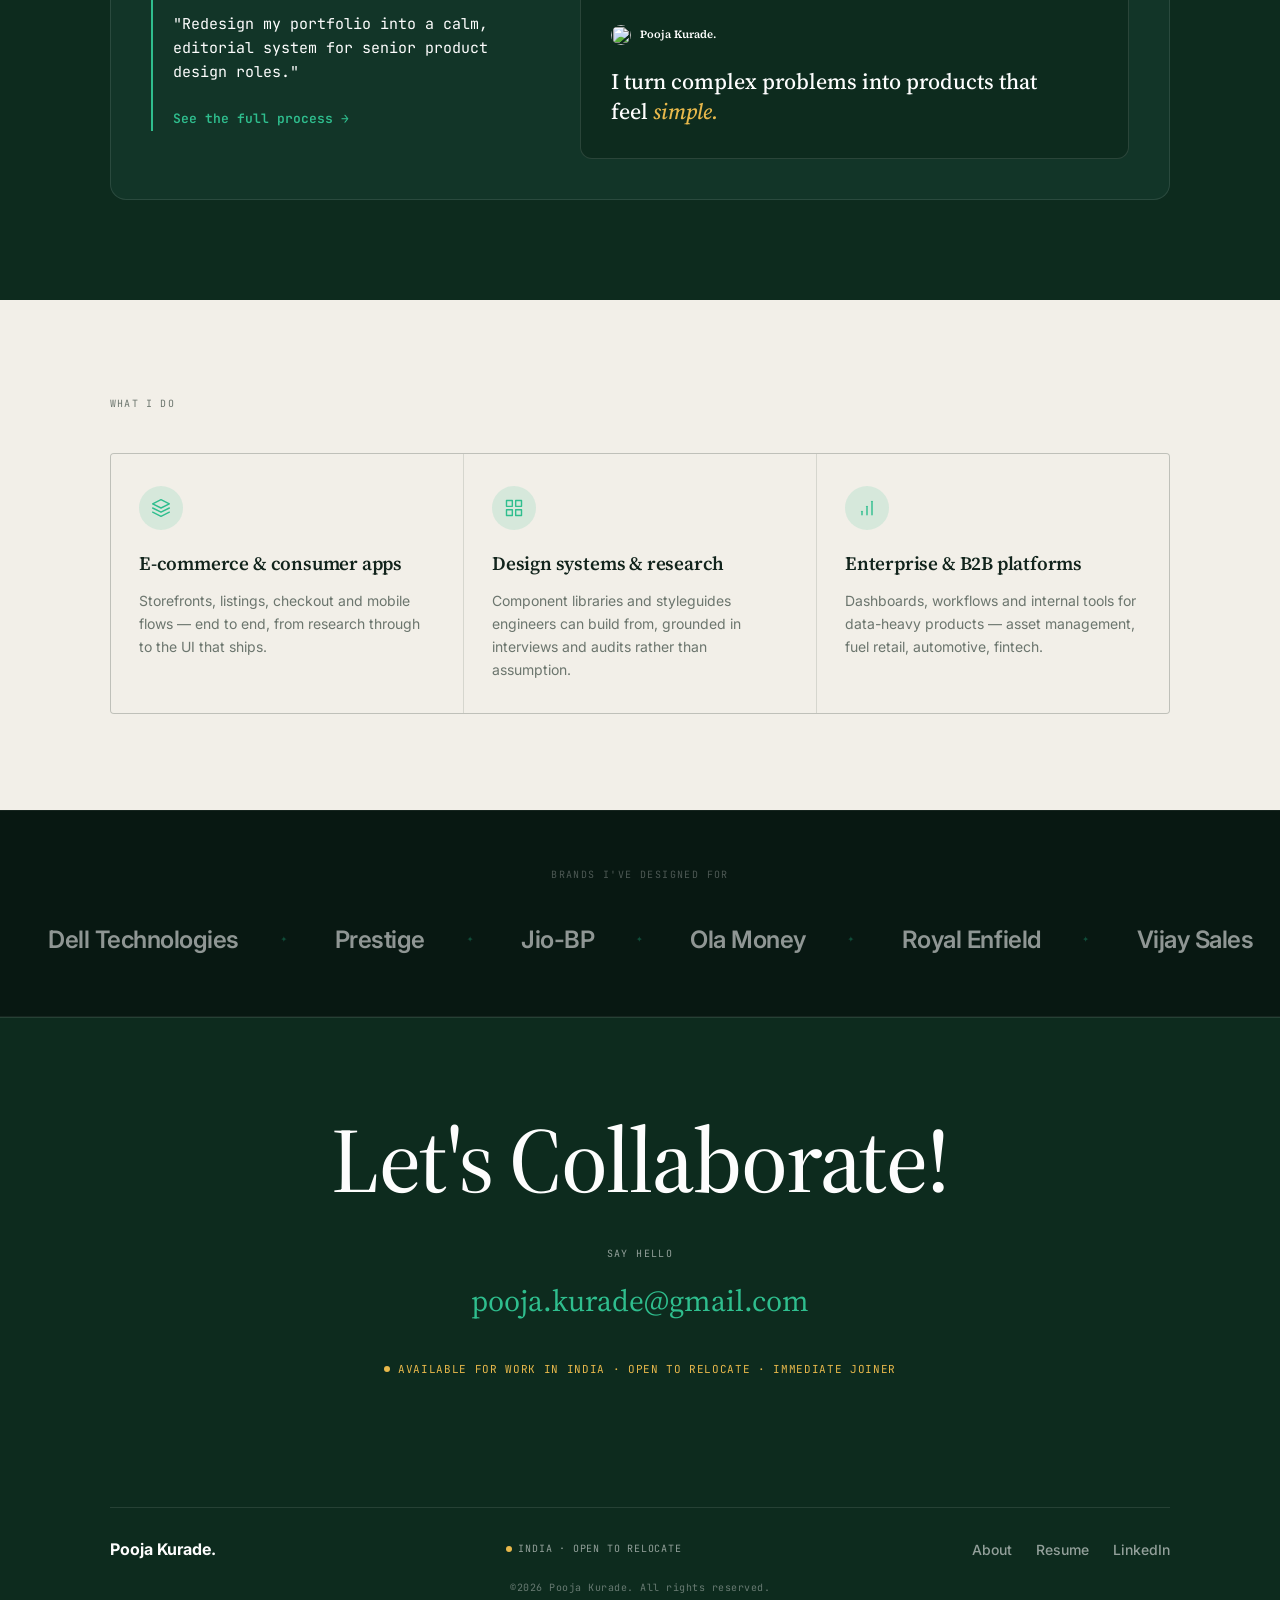
==== commit 2e921e1c: "Name the client and lead each card with the outcome Work cards now carry a mono client line (Jio-bp," ====
--- a/index.html
+++ b/index.html
@@ -3,8 +3,8 @@
 <head>
 <meta charset="UTF-8">
 <meta name="viewport" content="width=device-width, initial-scale=1.0">
-<title>Pooja Kurade | Senior Product Designer, India — Bengaluru, Pune, Mumbai, Hyderabad</title>
-<meta name="description" content="Senior Product Designer in India with 8+ years across mobile, enterprise, e-commerce and fintech. Open to Bengaluru, Pune, Mumbai, Hyderabad and remote. Immediate joiner.">
+<title>Pooja Kurade | Senior Product Designer, India</title>
+<meta name="description" content="Senior Product Designer in India with 8+ years across mobile, enterprise, e-commerce and fintech. Open to relocate, on-site, hybrid or remote. Immediate joiner.">
 <link rel="icon" type="image/png" sizes="32x32" href="images/favicon-32.png">
 <link rel="icon" type="image/png" sizes="16x16" href="images/favicon-16.png">
 <link rel="apple-touch-icon" sizes="180x180" href="images/favicon-180.png">
@@ -693,6 +693,8 @@
 .wr-card { display:block; width:auto; color:inherit }
 @media (max-height:760px){
   .wr-title { font-size:clamp(22px,2.4vw,30px); margin:22px 0 10px }
+  .wr-client { margin-top:22px }
+  .wr-client + .wr-title { margin-top:8px }
   .wr-desc { font-size:14px; line-height:1.65; margin-bottom:16px }
   .wr-tags span { padding:6px 14px }
 }
@@ -703,6 +705,8 @@
 .wr-card .pw-web { left:6%; right:6%; top:10% }
 .wr-title { font-family:var(--ff-display); font-size:clamp(26px,3.2vw,42px); font-weight:500; letter-spacing:-.025em; color:var(--ink); line-height:1.1; margin:34px 0 14px; transition:color .3s var(--ease) }
 .wr-card:hover .wr-title { color:#0F6E56 }
+.wr-client { font-family:var(--ff-m); font-size:11px; letter-spacing:.14em; text-transform:uppercase; color:var(--ink-mid); margin-top:34px }
+.wr-client + .wr-title { margin-top:10px }
 .wr-desc { font-size:15px; line-height:1.8; color:var(--ink-mid); margin-bottom:22px; max-width:44ch }
 .wr-tags { display:flex; flex-wrap:wrap; gap:8px }
 .wr-tags span { font-family:var(--ff-m); font-size:12px; color:rgba(18,36,28,.62); border:1px solid rgba(18,36,28,.16); border-radius:999px; padding:7px 18px }
@@ -990,7 +994,8 @@
           </div>
           <span class="pw-ring"></span><span class="pw-cursor"></span>
         </div>
-        <h3 class="wr-title">JIO-BP Fuel Booking App</h3>
+        <div class="wr-client">Jio-bp</div>
+        <h3 class="wr-title">Book fuel before you reach the pump</h3>
         <p class="wr-desc">Booking fuel in three taps: nearby stations, live slots and a payment flow drivers could finish one-handed at the pump.</p>
         <div class="wr-tags"><span>Product Design</span><span>Mobile App</span></div>
       </a>
@@ -1006,7 +1011,8 @@
           </div>
           <span class="pw-ring"></span><span class="pw-cursor"></span>
         </div>
-        <h3 class="wr-title">Asset Discovery Platform: DAM</h3>
+        <div class="wr-client">Dell · via UST Global</div>
+        <h3 class="wr-title">Helping teams find the right file, fast</h3>
         <p class="wr-desc">An audit of the asset lifecycle in a global DAM ecosystem, turning scattered libraries into search people actually trust.</p>
         <div class="wr-tags"><span>UX Research</span><span>B2B Enterprise</span></div>
       </a>
@@ -1023,7 +1029,8 @@
           </div>
           <span class="pw-ring"></span><span class="pw-cursor"></span>
         </div>
-        <h3 class="wr-title">TTK Prestige Website Revamp</h3>
+        <div class="wr-client">TTK Prestige</div>
+        <h3 class="wr-title">Making it easy to buy Prestige online</h3>
         <p class="wr-desc">A kitchen-appliance storefront rebuilt from wireframes up: buying guides, clearer PDPs and a checkout that stopped losing carts.</p>
         <div class="wr-tags"><span>UI/UX Design</span><span>E-commerce</span></div>
       </a>
@@ -1068,7 +1075,8 @@
           </div>
           <span class="pw-ring"></span><span class="pw-cursor"></span>
         </div>
-        <h3 class="wr-title">Milega: Auto Lost &amp; Found</h3>
+        <div class="wr-client">Milega · Personal concept</div>
+        <h3 class="wr-title">Lost something in an auto?</h3>
         <p class="wr-desc">A concept for Mumbai autos: describe what you lost in one sentence, and a QR sticker lets the driver report a find in four taps.</p>
         <div class="wr-tags"><span>Concept</span><span>AI-assisted</span></div>
       </a>
